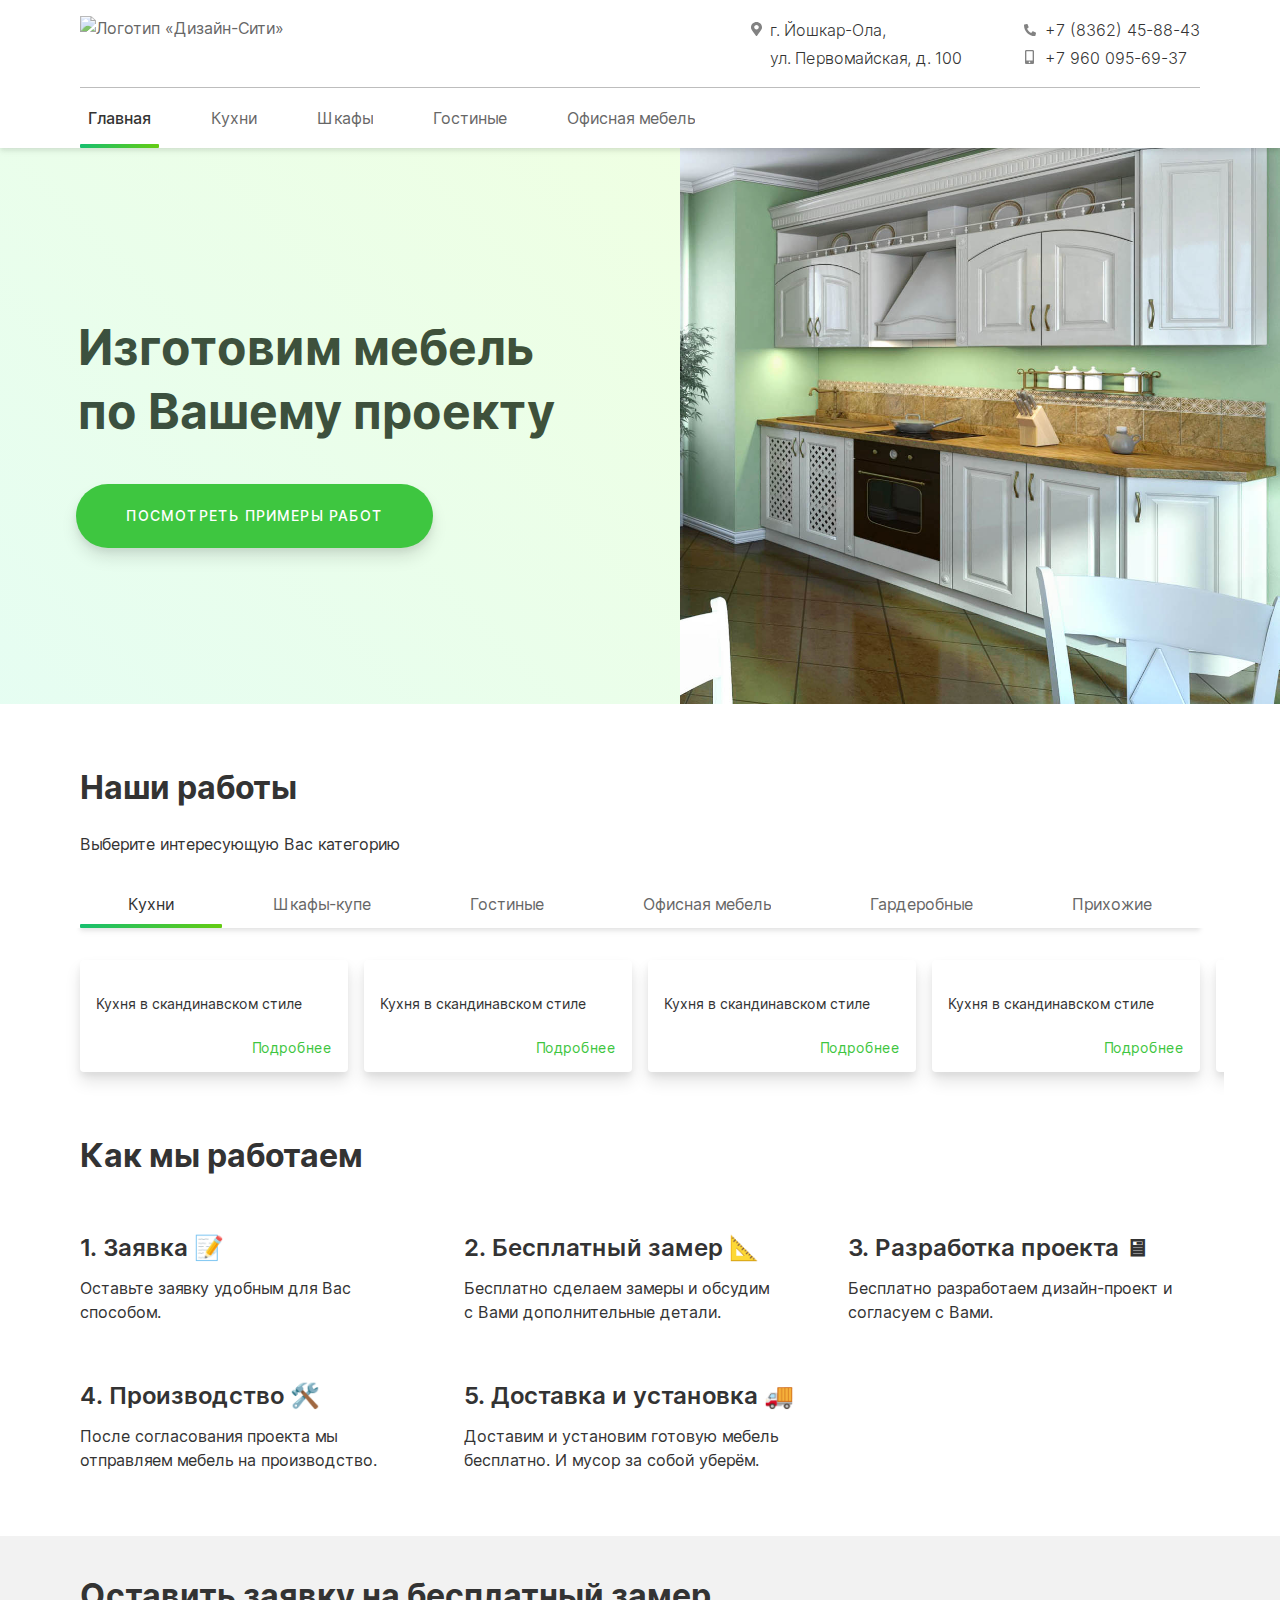
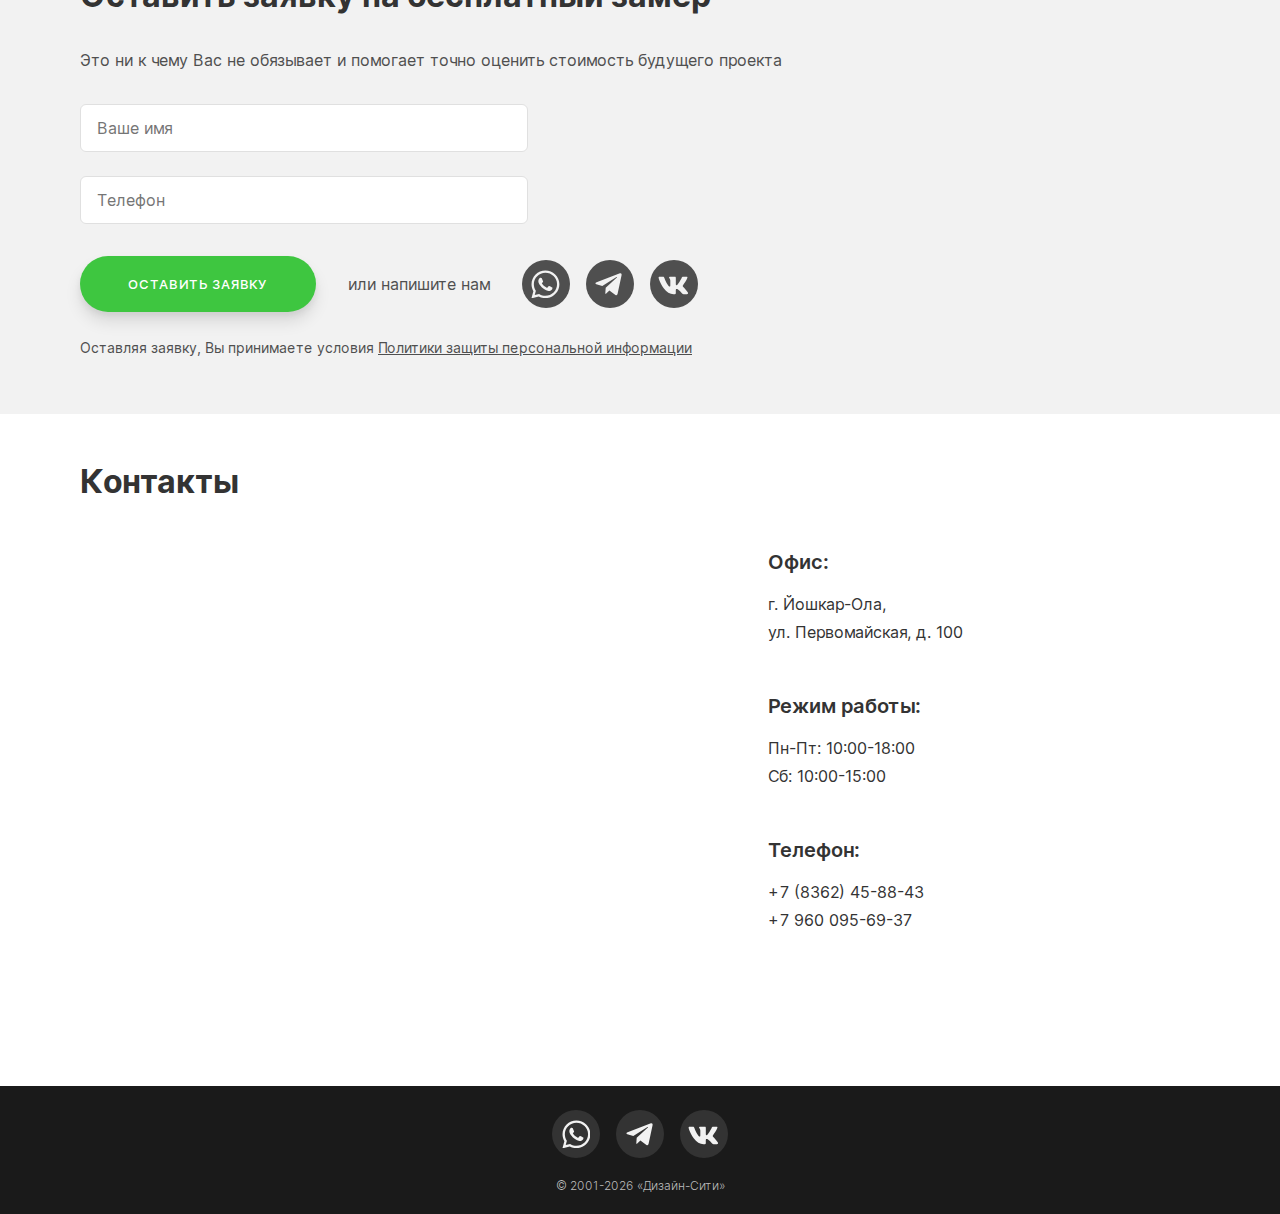
==== index.html @ 8eafb0ad "update" ====
<!DOCTYPE html>
<html lang="ru">
  <head>
    <meta charset="utf-8">
    <title>Мебель на заказ в Йошкар-Оле — Дизайн-Сити</title>
    <meta name="viewport" content="width=device,initial-scale=1">
    <meta name="format-detection" content="telephone=no">
    <link rel="stylesheet" href="css/normalize.css">
    <link rel="stylesheet" href="css/style.css">
  </head>
  <body>
    <header class="page-header">
      <div class="page-header__wrapper container">
        <div class="page-header__wrapper-wrapper">
          <a class="page-header__logo">
            <img class="page-header__logo-image" src="img/logo-mobile.svg" width="130px" height="20px;" alt="Логотип «Дизайн-Сити»">
          </a>
          <div class="page-header__info">
            <div class="page-header__address">
              <span class="page-header__address--pin"></span>г. Йошкар-Ола,<br>
              ул. Первомайская, д. 100
            </div>
            <div class="page-header__phone"><span class="page-header__phone--phone"></span>+7 (8362) 45-88-43<br>
              <span class="page-header__phone--mobile"></span>+7 960 095-69-37
            </div>
          </div>
        </div>
        <nav class="main-nav">
          <input id="check-menu" type="checkbox" class="visually-hidden">
          <div class="main-nav__hamb-button-line main-nav__hamb-button--first"></div>
          <div class="main-nav__hamb-button-line main-nav__hamb-button--second"></div>
          <div class="main-nav__hamb-button-line main-nav__hamb-button--third"></div>
          <label for="check-menu" class="main-nav__hamb-button-wrapper"></label>
          <label for="check-menu" class="main-nav__overlay-close"></label>
          <div class="main-nav__wrapper">
            <ul class="main-nav__list site-list">
              <li class="site-list__item site-list__item--active">
                <a>Главная</a>
              </li>
              <li class="site-list__item">
                <a href="#">Кухни</a>
              </li>
              <li class="site-list__item">
                <a href="#">Шкафы</a>
              </li>
              <li class="site-list__item">
                <a href="#">Гостиные</a>
              </li>
              <li class="site-list__item">
                <a href="#">Офисная мебель</a>
              </li>
            </ul>
          </div>
        </nav>
      </div>
    </header>

    <main class="page-main">
      <h1 class="visually-hidden">Мебель на заказ в Йошкар-Оле — Дизайн-Сити</h1>

      <section class="welcome">
        <div class="welcome__image">
        </div>
        <div class="welcome__col-1">
          <b class="welcome__intro">Изготовим мебель<br>по Вашему проекту</b>
          <a class="button welcome__button welcome__button--mobile" href="#portfolio">Посмотреть работы</a>
          <a class="button welcome__button welcome__button--desktop" href="#portfolio">Посмотреть примеры работ</a>
          <a class="welcome__arrow-button" href="#portfolio"></a>
        </div>
      </section>

      <section class="portfolio">
        <div class="container">
          <h2 id="portfolio" class="portfolio__title index-h2">Наши работы</h2>
          <p class="portfolio__text">Выберите интересующую Вас категорию</p>
        </div>
        <nav class="tab-nav">
          <ul class="tab-nav__list">
            <li class="tab-nav__item">
              <a class="tab-nav__tab tab-nav__tab--current">Кухни</a>
            <li class="tab-nav__item">
              <a class="tab-nav__tab">Шкафы-купе</a>
            <li class="tab-nav__item">
              <a class="tab-nav__tab">Гостиные</a>
            <li class="tab-nav__item">
              <a class="tab-nav__tab">Офисная мебель</a>
            <li class="tab-nav__item">
              <a class="tab-nav__tab">Гардеробные</a>
            <li class="tab-nav__item">
              <a class="tab-nav__tab">Прихожие</a>
          </ul>
        </nav>
        <div class="portfolio__gallery-wrapper">
          <ul class="portfolio__gallery gallery">
            <li class="gallery__item"><a class="gallery__card" href="#">
              <img src="img/photos/kitchen-1-small-1x.jpg" alt="">
              <h3>Кухня в скандинавском стиле</h3>
              <p class="gallery__button-wrapper">
                <button class="gallery__button" href="#">Подробнее</button>
              </p>
            </a>
            <li class="gallery__item"><a class="gallery__card" href="#">
              <img src="img/photos/kitchen-2-small-1x.jpg" alt="">
              <h3>Кухня в скандинавском стиле</h3>
              <p class="gallery__button-wrapper">
                <button class="gallery__button" href="#">Подробнее</button>
              </p>
            </a>
            <li class="gallery__item"><a class="gallery__card" href="#">
              <img src="img/photos/kitchen-3-small-1x.jpg" alt="">
              <h3>Кухня в скандинавском стиле</h3>
              <p class="gallery__button-wrapper">
                <button class="gallery__button" href="#">Подробнее</button>
              </p>
            </a>
            <li class="gallery__item"><a class="gallery__card" href="#">
              <img src="img/photos/kitchen-3-small-1x.jpg" alt="">
              <h3>Кухня в скандинавском стиле</h3>
              <p class="gallery__button-wrapper">
                <button class="gallery__button" href="#">Подробнее</button>
              </p>
            </a>
            <li class="gallery__item"><a class="gallery__card" href="#">
              <img src="img/photos/kitchen-3-small-1x.jpg" alt="">
              <h3>Кухня в скандинавском стиле</h3>
              <p class="gallery__button-wrapper">
                <button class="gallery__button" href="#">Подробнее</button>
              </p>
            </a>
          </ul>
        </div>
        <!-- <p class="portfolio__toggles slider__toggles">
          <button class="slider__toggle" type="button" name="button">1</button>
          <button class="slider__toggle" type="button" name="button">2</button>
          <button class="slider__toggle" type="button" name="button">3</button>
        </p> -->
      </section>

      <!-- <section class="advantages">
        <h2 class="visually-hidden">Наши преимущества</h2>
        <ul class="advantages__list">
          <li class="advantages__item advantages__item--measure">
            <b class="advantages__text">Бесплатный <br> замер</b>
          </li>
          <li class="advantages__item advantages__item--delivery">
            <b class="advantages__text">Бесплатная <br> доставка</b>
          </li>
          <li class="advantages__item advantages__item--install">
            <b class="advantages__text">Бесплатный <br> монтаж</b>
          </li>
        </ul>
      </section> -->

      <section class="process container">
        <h2 class="process__title index-h2">Как мы работаем</h2>
        <ul class="process__list">
          <li class="process__item">
            <h3>1. Заявка 📝</h3>
            <p>Оставьте заявку удобным для Вас способом.</p>
          </li>
          <li class="process__item">
            <h3>2. Бесплатный замер 📐</h3>
            <p>Бесплатно сделаем замеры и обсудим c Вами дополнительные детали.</p>
          </li>
          <li class="process__item">
            <h3>3. Разработка проекта 🖥</h3>
            <p>Бесплатно разработаем дизайн-проект и согласуем с Вами.</p>
          </li>
          <li class="process__item">
            <h3>4. Производство 🛠️</h3>
            <p>После согласования проекта мы отправляем мебель на производство.</p>
          </li>
          <li class="process__item">
            <h3>5. Доставка и установка 🚚</h3>
            <p>Доставим и установим готовую мебель бесплатно. И мусор за собой уберём.</p>
          </li>
        </ul>
      </section>

      <section class="request">
        <div class="container">
          <h2 class="request__title index-h2">Оставить заявку на бесплатный замер</h2>
          <p class="request__text">Это ни к чему Вас не обязывает и помогает точно оценить стоимость будущего проекта</p>
          <form class="request__form" action="https://echo.htmlacademy.ru" method="post">
            <p class="request__form-input">
              <label for="request__name" class="visually-hidden">Ваше имя</label>
              <input id="request__name" type="text" name="name" value="" placeholder="Ваше имя">
            </p>
            <p class="request__form-input">
              <label for="request__phone" class="visually-hidden">Ваш телефон</label>
              <input id="requst__phone" type="tel" name="phone" value="" placeholder="Телефон">
            </p>
            <div class="request__wrapper">
              <button class="request__button button" type="button" name="submit">Оставить заявку</button>
              <p class="request__text-write">или напишите нам</p>
              <ul class="request__social-list">
                <li class="social-list__item">
                  <a href="#" class="social-list__item-link social-list__item--whatsapp">
                    <span class="visually-hidden">Whatsapp</span>
                    <svg width="24" height="24" viewBox="0 0 24 24" fill="none" xmlns="http://www.w3.org/2000/svg">
                      <path d="M20.1718 3.72412C17.9895 1.53662 15.0833 0.333496 11.9947 0.333496C5.61971 0.333496 0.43221 5.521 0.43221 11.896C0.43221 13.9325 0.96346 15.922 1.97388 17.6772L0.333252 23.6668L6.46346 22.0575C8.15096 22.9793 10.052 23.4637 11.9895 23.4637H11.9947C18.3645 23.4637 23.6666 18.2762 23.6666 11.9012C23.6666 8.81266 22.3541 5.91162 20.1718 3.72412ZM11.9947 21.5158C10.2655 21.5158 8.57283 21.0522 7.09888 20.1772L6.74992 19.9689L3.1145 20.922L4.08325 17.3752L3.85409 17.0106C2.89054 15.4793 2.38534 13.7137 2.38534 11.896C2.38534 6.59912 6.69784 2.28662 11.9999 2.28662C14.5676 2.28662 16.9791 3.28662 18.7916 5.10433C20.6041 6.92204 21.7187 9.3335 21.7135 11.9012C21.7135 17.2033 17.2916 21.5158 11.9947 21.5158ZM17.2655 14.3179C16.9791 14.172 15.5572 13.4741 15.2916 13.3804C15.026 13.2814 14.8333 13.2345 14.6405 13.5262C14.4478 13.8179 13.8958 14.4637 13.7239 14.6616C13.5572 14.8543 13.3853 14.8804 13.0989 14.7345C11.401 13.8856 10.2864 13.2189 9.16659 11.297C8.86971 10.7866 9.46346 10.8231 10.0155 9.71891C10.1093 9.52621 10.0624 9.35954 9.9895 9.21371C9.91658 9.06787 9.33846 7.646 9.09888 7.06787C8.8645 6.50537 8.62492 6.5835 8.44784 6.57308C8.28117 6.56266 8.08846 6.56266 7.89575 6.56266C7.70304 6.56266 7.39054 6.63558 7.12492 6.92204C6.85929 7.2137 6.1145 7.91162 6.1145 9.3335C6.1145 10.7554 7.15096 12.1304 7.29159 12.3231C7.43742 12.5158 9.32804 15.4325 12.2291 16.6877C14.0624 17.4793 14.7812 17.547 15.6978 17.4116C16.2551 17.3283 17.4062 16.7137 17.6458 16.0366C17.8853 15.3595 17.8853 14.7814 17.8124 14.6616C17.7447 14.5314 17.552 14.4585 17.2655 14.3179Z" fill="#F2F2F2"/>
                    </svg>
                </a>
                </li>
                <li class="social-list__item">
                  <a href="#" class="social-list__item-link social-list__item--telegram">
                    <span class="visually-hidden">Telegram</span>
                    <svg width="23" height="23" viewBox="0 0 23 23" fill="none" xmlns="http://www.w3.org/2000/svg">
                      <path d="M22.1447 4.31448L18.8439 19.8809C18.5949 20.9795 17.9455 21.253 17.0226 20.7354L11.9933 17.0293L9.56659 19.3633C9.29803 19.6319 9.07342 19.8565 8.55584 19.8565L8.91717 14.7344L18.2385 6.31155C18.6437 5.95022 18.1506 5.75003 17.6086 6.11136L6.08514 13.3672L1.1242 11.8145C0.0451011 11.4776 0.0255697 10.7354 1.34881 10.2178L20.7531 2.74222C21.6515 2.4053 22.4377 2.94241 22.1447 4.31448V4.31448Z" fill="#F2F2F2"/>
                    </svg>
                </a>
                </li>
                <li class="social-list__item">
                  <a href="https://vk.com/design.city" target="_blank" class="social-list__item-link social-list__item--vk">
                    <span class="visually-hidden">ВКонтакте</span>
                    <svg width="26" height="26" viewBox="0 0 26 26" fill="none" xmlns="http://www.w3.org/2000/svg">
                      <path d="M24.504 6.53068C24.6726 5.96102 24.504 5.54175 23.6928 5.54175H21.0085C20.325 5.54175 20.0105 5.90177 19.8419 6.30282C19.8419 6.30282 18.4747 9.6342 16.5424 11.7944C15.918 12.4187 15.6309 12.6192 15.2891 12.6192C15.1205 12.6192 14.8608 12.4187 14.8608 11.849V6.53068C14.8608 5.84709 14.6694 5.54175 14.1042 5.54175H9.8842C9.45581 5.54175 9.2006 5.86076 9.2006 6.15698C9.2006 6.80412 10.1667 6.95451 10.267 8.77743V12.7332C10.267 13.599 10.1121 13.7585 9.77026 13.7585C8.8588 13.7585 6.64396 10.4135 5.33146 6.58537C5.06714 5.84253 4.80737 5.54175 4.11922 5.54175H1.43498C0.669352 5.54175 0.514404 5.90177 0.514404 6.30282C0.514404 7.01375 1.42586 10.5457 4.75724 15.2123C6.97664 18.3979 10.1029 20.1251 12.9467 20.1251C14.6557 20.1251 14.8653 19.7423 14.8653 19.0815C14.8653 16.0372 14.7104 15.7501 15.5671 15.7501C15.9636 15.7501 16.6472 15.9506 18.2423 17.4864C20.0652 19.3093 20.366 20.1251 21.3868 20.1251H24.071C24.8367 20.1251 25.224 19.7423 25.0007 18.9858C24.4903 17.3953 21.0404 14.1231 20.8855 13.9044C20.489 13.394 20.6029 13.1661 20.8855 12.7104C20.8901 12.7058 24.1667 8.09383 24.504 6.53068Z" fill="#F2F2F2"/>
                    </svg>
                </a>
                </li>
              </ul>
            </div>
          </form>
          <p class="request__note">Оставляя заявку, Вы принимаете условия <a href="#">Политики защиты персональной информации</a></p>
        </div>
      </section>

      <section class="contacts">
        <h2 class="contacts__title index-h2">Контакты</h2>
        <div class="contacts__container">
          <div class="contacts__wrapper">
            <div class="contacts__office" style="width: 200px">
              <h3 class="contacts__subtitle">Офис:</h3>
              <p class="contacts__text">г. Йошкар-Ола,<br>ул. Первомайская, д. 100</p>
            </div>
            <div class="contacts__shedule" style="width: 168px">
              <h3 class="contacts__subtitle">Режим работы:</h3>
              <p class="contacts__text">Пн-Пт: 10:00-18:00<br>Сб: 10:00-15:00</p>
            </div>
            <div class="phone" style="width: 168px">
              <h3 class="contacts__subtitle">Телефон:</h3>
              <p class="contacts__text">+7 (8362) 45-88-43<br>+7 960 095-69-37</p>
            </div>
          </div>
          <iframe src="https://yandex.ru/map-widget/v1/-/CGGD4Aku" width="100%" height="240" frameborder="0" allowfullscreen="true"></iframe>
        </div>
      </section>
    </main>

    <footer class="page-footer">
      <ul class="request__social-list social-list">
        <li class="social-list__item">
          <a href="#" class="social-list__item-link social-list__item--whatsapp">
            <span class="visually-hidden">Whatsapp</span>
            <svg width="24" height="24" viewBox="0 0 24 24" fill="none" xmlns="http://www.w3.org/2000/svg">
              <path d="M20.1718 3.72412C17.9895 1.53662 15.0833 0.333496 11.9947 0.333496C5.61971 0.333496 0.43221 5.521 0.43221 11.896C0.43221 13.9325 0.96346 15.922 1.97388 17.6772L0.333252 23.6668L6.46346 22.0575C8.15096 22.9793 10.052 23.4637 11.9895 23.4637H11.9947C18.3645 23.4637 23.6666 18.2762 23.6666 11.9012C23.6666 8.81266 22.3541 5.91162 20.1718 3.72412ZM11.9947 21.5158C10.2655 21.5158 8.57283 21.0522 7.09888 20.1772L6.74992 19.9689L3.1145 20.922L4.08325 17.3752L3.85409 17.0106C2.89054 15.4793 2.38534 13.7137 2.38534 11.896C2.38534 6.59912 6.69784 2.28662 11.9999 2.28662C14.5676 2.28662 16.9791 3.28662 18.7916 5.10433C20.6041 6.92204 21.7187 9.3335 21.7135 11.9012C21.7135 17.2033 17.2916 21.5158 11.9947 21.5158ZM17.2655 14.3179C16.9791 14.172 15.5572 13.4741 15.2916 13.3804C15.026 13.2814 14.8333 13.2345 14.6405 13.5262C14.4478 13.8179 13.8958 14.4637 13.7239 14.6616C13.5572 14.8543 13.3853 14.8804 13.0989 14.7345C11.401 13.8856 10.2864 13.2189 9.16659 11.297C8.86971 10.7866 9.46346 10.8231 10.0155 9.71891C10.1093 9.52621 10.0624 9.35954 9.9895 9.21371C9.91658 9.06787 9.33846 7.646 9.09888 7.06787C8.8645 6.50537 8.62492 6.5835 8.44784 6.57308C8.28117 6.56266 8.08846 6.56266 7.89575 6.56266C7.70304 6.56266 7.39054 6.63558 7.12492 6.92204C6.85929 7.2137 6.1145 7.91162 6.1145 9.3335C6.1145 10.7554 7.15096 12.1304 7.29159 12.3231C7.43742 12.5158 9.32804 15.4325 12.2291 16.6877C14.0624 17.4793 14.7812 17.547 15.6978 17.4116C16.2551 17.3283 17.4062 16.7137 17.6458 16.0366C17.8853 15.3595 17.8853 14.7814 17.8124 14.6616C17.7447 14.5314 17.552 14.4585 17.2655 14.3179Z" fill="#F2F2F2"/>
            </svg>
        </a>
        </li>
        <li class="social-list__item">
          <a href="#" class="social-list__item-link social-list__item--telegram">
            <span class="visually-hidden">Telegram</span>
            <svg width="23" height="23" viewBox="0 0 23 23" fill="none" xmlns="http://www.w3.org/2000/svg">
              <path d="M22.1447 4.31448L18.8439 19.8809C18.5949 20.9795 17.9455 21.253 17.0226 20.7354L11.9933 17.0293L9.56659 19.3633C9.29803 19.6319 9.07342 19.8565 8.55584 19.8565L8.91717 14.7344L18.2385 6.31155C18.6437 5.95022 18.1506 5.75003 17.6086 6.11136L6.08514 13.3672L1.1242 11.8145C0.0451011 11.4776 0.0255697 10.7354 1.34881 10.2178L20.7531 2.74222C21.6515 2.4053 22.4377 2.94241 22.1447 4.31448V4.31448Z" fill="#F2F2F2"/>
            </svg>
        </a>
        </li>
        <li class="social-list__item">
          <a href="https://vk.com/design.city" target="_blank" class="social-list__item-link social-list__item--vk">
            <span class="visually-hidden">ВКонтакте</span>
            <svg width="26" height="26" viewBox="0 0 26 26" fill="none" xmlns="http://www.w3.org/2000/svg">
              <path d="M24.504 6.53068C24.6726 5.96102 24.504 5.54175 23.6928 5.54175H21.0085C20.325 5.54175 20.0105 5.90177 19.8419 6.30282C19.8419 6.30282 18.4747 9.6342 16.5424 11.7944C15.918 12.4187 15.6309 12.6192 15.2891 12.6192C15.1205 12.6192 14.8608 12.4187 14.8608 11.849V6.53068C14.8608 5.84709 14.6694 5.54175 14.1042 5.54175H9.8842C9.45581 5.54175 9.2006 5.86076 9.2006 6.15698C9.2006 6.80412 10.1667 6.95451 10.267 8.77743V12.7332C10.267 13.599 10.1121 13.7585 9.77026 13.7585C8.8588 13.7585 6.64396 10.4135 5.33146 6.58537C5.06714 5.84253 4.80737 5.54175 4.11922 5.54175H1.43498C0.669352 5.54175 0.514404 5.90177 0.514404 6.30282C0.514404 7.01375 1.42586 10.5457 4.75724 15.2123C6.97664 18.3979 10.1029 20.1251 12.9467 20.1251C14.6557 20.1251 14.8653 19.7423 14.8653 19.0815C14.8653 16.0372 14.7104 15.7501 15.5671 15.7501C15.9636 15.7501 16.6472 15.9506 18.2423 17.4864C20.0652 19.3093 20.366 20.1251 21.3868 20.1251H24.071C24.8367 20.1251 25.224 19.7423 25.0007 18.9858C24.4903 17.3953 21.0404 14.1231 20.8855 13.9044C20.489 13.394 20.6029 13.1661 20.8855 12.7104C20.8901 12.7058 24.1667 8.09383 24.504 6.53068Z" fill="#F2F2F2"/>
            </svg>
        </a>
        </li>
      </ul>
      <p class="page-footer__text">
        © <script>
          document.write("2001-"+ new Date().getFullYear()+ "");
        </script> «Дизайн-Сити»</p>
    </footer>
  </body>
</html>
---- css/style.css ----
@font-face {
  font-family: "Inter";
  src: url("../fonts/Inter-Black.woff2") format("woff2");
  font-style: normal;
  font-weight: 900;
}
@font-face {
  font-family: "Inter";
  src: url("../fonts/Inter-Bold.woff2") format("woff2");
  font-style: normal;
  font-weight: 700;
}
@font-face {
  font-family: "Inter";
  src: url("../fonts/Inter-Light-BETA.woff2") format("woff2");
  font-style: normal;
  font-weight: 300;
}
@font-face {
  font-family: "Inter";
  src: url("../fonts/Inter-Medium.woff2") format("woff2");
  font-style: normal;
  font-weight: 500;
}
@font-face {
  font-family: "Inter";
  src: url("../fonts/Inter-SemiBold.woff2") format("woff2");
  font-style: normal;
  font-weight: 600;
}
@font-face {
  font-family: "Inter";
  src: url("../fonts/Inter-Regular.woff2") format("woff2");
  font-style: normal;
  font-weight: 400;
}
html {
  scroll-behavior: smooth;
}

body {
  min-width: 320px;
  margin: 0;
  padding: 0;
  font-size: 16px;
  line-height: 24px;
  font-family: "Inter", "Roboto", sans-serif;
  color: #333333;
  font-style: normal;
  background-color: #ffffff;
}

img {
  max-width: 100%;
  height: auto;
  vertical-align: bottom;
}

.visually-hidden:not(:focus):not(:active),
input[type="checkbox"].visually-hidden,
input[type="radio"].visually-hidden {
  position: absolute;
  width: 1px;
  height: 1px;
  margin: -1px;
  border: 0;
  padding: 0;
  white-space: nowrap;
  clip-path: inset(100%);
  clip: rect(0 0 0 0);
  overflow: hidden;
}

.container {
  padding: 0 16px;
}

@media (min-width: 768px) {
  .container {
    padding: 0 24px;
  }
}
@media (min-width: 1168px) {
  .container {
    margin: 0 auto;
    max-width: 1120px;
  }
}
.index-h2 {
  padding: 0;
  margin: 0;
  font-size: 24px;
  line-height: 32px;
  font-weight: 700;
}

@media (min-width: 1168px) {
  .index-h2 {
    font-size: 32px;
    line-height: 40px;
  }
}
.button {
  display: inline-block;
  margin: 0 auto;
  font-size: 3.75vw;
  font-weight: 500;
  line-height: 1;
  letter-spacing: 0.085em;
  text-decoration: none;
  text-transform: uppercase;
  color: #ffffff;
  box-shadow: 0px 10px 16px rgba(0, 0, 0, 0.1), 0px 4px 6px rgba(0, 0, 0, 0.06);
  transition: background-color 0.1s ease, box-shadow 0.3s ease, transform 0.3s ease;
  cursor: pointer;
}
.button:active {
  box-shadow: 0px 1px 2px rgba(0, 0, 0, 0.05), 0px 1px 3px rgba(0, 0, 0, 0.1);
  transform: scale(0.97);
}

@media (min-width: 768px) {
  .button {
    font-size: 12px;
    line-height: 12px;
  }
}
@media (min-width: 1168px) {
  .button {
    font-size: 14px;
    line-height: 14px;
  }
}
.page-header {
  position: relative;
  z-index: 5;
  box-sizing: border-box;
  padding-top: 18px;
  height: 64px;
  box-shadow: 0px 2px 4px rgba(0, 0, 0, 0.06), 0px 4px 6px rgba(0, 0, 0, 0.06);
}

.page-header__logo-image {
  opacity: 0.75;
}

.page-header__wrapper {
  display: flex;
  justify-content: space-between;
}

@media (max-width: 767px) {
  .page-header__address,
  .page-header__phone {
    display: none;
  }
}
@media (min-width: 768px) {
  .page-header__wrapper {
    display: block;
  }

  .page-header {
    padding-top: 16px;
    height: auto;
  }

  .page-header__logo-image {
    width: 156px;
    height: 36px;
  }

  .page-header__wrapper-wrapper {
    display: flex;
    justify-content: space-between;
    border-bottom: 1px solid #BDBDBD;
  }

  .page-header__info {
    display: flex;
    justify-content: flex-end;
    margin-bottom: 15px;
    font-weight: 300;
    font-size: 14px;
    line-height: 24px;
  }

  .page-header__address {
    position: relative;
  }
  .page-header__address--pin {
    position: absolute;
    width: 14px;
    height: 14px;
    top: 5px;
    left: -19px;
    background-image: url(../img/icons/pin.svg);
    background-repeat: no-repeat;
    background-position: 0 0;
  }

  .page-header__phone {
    position: relative;
    margin-left: 51px;
  }
  .page-header__phone--phone {
    position: absolute;
    width: 12px;
    height: 12px;
    top: 5px;
    left: -21px;
    background-image: url(../img/icons/phone.svg);
    background-repeat: no-repeat;
    background-position: 0 0;
  }
  .page-header__phone--mobile {
    position: absolute;
    width: 13px;
    height: 14px;
    top: 28px;
    left: -20px;
    background-image: url(../img/icons/mobile.svg);
    background-repeat: no-repeat;
    background-position: 0 0;
  }
}
@media (min-width: 1168px) {
  .page-header__info {
    margin-bottom: 15px;
    font-size: 16px;
    line-height: 28px;
  }

  .page-header__logo-image {
    width: 208px;
    height: 48px;
    margin-top: 4px;
  }

  .page-header__address--pin {
    top: 6px;
    left: -19px;
  }

  .page-header__phone {
    margin-left: 83px;
  }
  .page-header__phone--phone {
    top: 8px;
  }
  .page-header__phone--mobile {
    top: 34px;
  }
}
@media (min-width: 1168px) {
  .page-header__logo-image {
    margin: 0;
  }
}
@keyframes line-first {
  50% {
    transform: translateY(7px);
  }
  100% {
    transform: translateY(7px) rotate(45deg);
  }
}
@keyframes line-third {
  50% {
    transform: translateY(-7px);
  }
  100% {
    transform: translateY(-7px) rotate(-45deg);
  }
}
@media (max-width: 767px) {
  .main-nav__wrapper {
    background-color: #ffffff;
    position: absolute;
    top: 64px;
    left: 0px;
    width: 100vw;
    max-height: 0;
    z-index: 2;
    box-shadow: 0px 8px 24px rgba(0, 0, 0, 0.35);
    border-radius: 0 0 4px 4px;
    overflow: hidden;
    transition: 0.2s all ease;
  }

  .main-nav__overlay-close {
    position: absolute;
    top: 0;
    left: 0;
    height: 100vh;
    width: 100vw;
    display: none;
  }

  #check-menu:checked ~ .main-nav__wrapper {
    max-height: 92.5vw;
  }

  #check-menu:checked ~ .main-nav__overlay-close {
    display: block;
  }

  .main-nav__hamb-button-wrapper {
    display: block;
    position: relative;
    width: 24px;
    height: 16px;
    padding: 16px;
    margin: -16px;
    margin-top: -8px;
    cursor: pointer;
  }

  .main-nav__hamb-button-line {
    position: absolute;
    width: 24px;
    height: 2px;
    background-color: #333333;
    transition: 0.4s all ease;
  }

  .main-nav__hamb-button--first {
    top: 24px;
  }

  .main-nav__hamb-button--second {
    top: 31px;
    transition-delay: 0.2s all;
  }

  .main-nav__hamb-button--third {
    top: 38px;
  }

  #check-menu:checked ~ .main-nav__hamb-button--first {
    animation: line-first 0.4s ease;
    animation-fill-mode: forwards;
  }

  #check-menu:checked ~ .main-nav__hamb-button--third {
    animation: line-third 0.4s ease;
    animation-fill-mode: forwards;
  }

  #check-menu:checked ~ .main-nav__hamb-button--second {
    opacity: 0;
  }
}
@media (max-width: 767px) {
  .site-list {
    margin: 0;
    margin-top: 2.5vw;
    margin-bottom: 2.5vw;
    padding: 0;
    list-style: none;
  }

  .site-list__item a {
    display: flex;
    height: 17.5vw;
    width: 100vw;
    justify-content: center;
    align-items: center;
    color: inherit;
    text-decoration: none;
    font-size: 5vw;
    line-height: 7.5vw;
    color: inherit;
  }

  .site-list__item {
    position: relative;
  }
  .site-list__item::after {
    content: "";
    position: absolute;
    bottom: 0;
    height: 1px;
    left: 16px;
    right: 16px;
    background-color: #E0E0E0;
  }
  .site-list__item:last-child::after {
    opacity: 0;
  }
}
@media (min-width: 768px) {
  .site-list {
    padding: 0;
    margin: 0;
    list-style: none;
    display: flex;
    justify-content: space-between;
  }

  .site-list__item a {
    display: block;
    padding-left: 8px;
    padding-right: 8px;
    padding-top: 12px;
    padding-bottom: 12px;
    text-decoration: none;
    font-size: 16px;
    line-height: 32px;
    color: inherit;
    opacity: 0.75;
    transition: all 0.1s ease;
  }
  .site-list__item a:hover {
    opacity: 1;
  }

  .site-list__item--active a {
    font-weight: 500;
    opacity: 1;
  }

  .site-list__item--active {
    position: relative;
  }
  .site-list__item--active::before {
    content: "";
    position: absolute;
    bottom: 0px;
    left: 0px;
    right: 0px;
    height: 4px;
    border-radius: 1px;
    background: linear-gradient(90deg, #17BF6F 0%, #64CC12 100%);
  }
}
@media (min-width: 1024px) {
  .site-list {
    justify-content: flex-start;
  }

  .site-list__item {
    margin-right: 44px;
  }
}
@media (min-width: 1168px) {
  .site-list__item a {
    padding-top: 14px;
    padding-bottom: 14px;
  }
}
.welcome__col-1 {
  position: relative;
  margin-top: -5vw;
  padding-top: 7.5vw;
  box-sizing: border-box;
  width: 100%;
  height: 90vw;
  background-color: #ffffff;
}
.welcome__col-1::before {
  content: "";
  position: absolute;
  top: 0;
  left: 0;
  width: inherit;
  height: inherit;
  background: linear-gradient(45deg, #55F2A7 0%, #94FF40 100%);
  opacity: 0.15;
}

.welcome__button {
  position: relative;
  margin: 0 auto 9vw;
  padding: 5.625vw 11.25vw;
  background: #3EC640;
  border-radius: 11.25vw;
}
.welcome__button:hover {
  background: #46E049;
}
.welcome__button--desktop {
  display: none;
}

@media (max-width: 767px) {
  .welcome {
    text-align: center;
    margin-bottom: 16px;
  }

  .welcome__image {
    height: 57.5vw;
    background-size: 100vw auto;
    background-image: url("../img/welcome-bg.jpg");
    background-repeat: no-repeat;
    background-position: 50% 50%;
  }

  .welcome__intro {
    position: relative;
    z-index: 1;
    margin-bottom: 10vw;
    display: block;
    text-align: center;
    font-size: 8.125vw;
    font-weight: 700;
    line-height: 11.25vw;
  }

  .welcome__arrow-button {
    display: block;
    position: relative;
    width: 10vw;
    height: 10vw;
    margin: 0 auto;
  }
  .welcome__arrow-button::before {
    content: "";
    position: absolute;
    width: 5vw;
    height: 5vw;
    top: 0;
    left: 0;
    right: 0;
    margin: 0 auto;
    border-bottom: 2px solid #333333;
    border-right: 2px solid #333333;
    transform: rotate(45deg);
  }
}
@media (min-width: 768px) {
  .welcome {
    margin-bottom: 24px;
    display: flex;
    justify-content: space-between;
    background-image: url("../img/welcome-bg.jpg");
    background-size: 100vw auto;
    background-repeat: no-repeat;
    background-position: 50% 50%;
  }

  .welcome__image {
    display: none;
  }

  .welcome__button {
    margin: 0;
    padding: 22px 42px;
    border-radius: 28px;
  }

  .welcome__col-1 {
    margin: 0;
    padding: 0;
    padding-top: 144px;
    padding-bottom: 144px;
    width: 53.125vw;
    height: auto;
    text-align: center;
  }
  .welcome__col-1::before {
    width: 100%;
    height: 100%;
  }

  .welcome__intro {
    display: block;
    margin-bottom: 40px;
    font-size: 36px;
    line-height: 48px;
  }
}
@media (min-width: 1168px) {
  .welcome {
    margin-bottom: 48px;
  }

  .welcome__col-1 {
    padding-top: 168px;
    padding-bottom: 156px;
  }

  .welcome__intro {
    font-size: 48px;
    line-height: 64px;
  }

  .welcome__button {
    padding: 25px 50px;
    border-radius: 32px;
  }
  .welcome__button--mobile {
    display: none;
  }
  .welcome__button--desktop {
    display: inline-block;
  }
}
@media (min-width: 1280px) {
  .welcome__col-1 {
    text-align: left;
  }

  .welcome__intro {
    float: right;
    margin-right: 125px;
  }

  .welcome__button {
    float: right;
    margin-right: 247px;
  }
}
@media (min-width: 320px) {
  .tab-nav {
    overflow: hidden;
    position: relative;
    padding-bottom: 16px;
  }
  .tab-nav::after {
    content: "";
    position: absolute;
    bottom: 16px;
    left: 0;
    right: 0;
    z-index: -10;
    height: 100%;
    box-shadow: 0px 2px 4px rgba(0, 0, 0, 0.06), 0px 4px 6px rgba(0, 0, 0, 0.06);
  }

  .tab-nav__list {
    position: relative;
    list-style: none;
    margin: 0;
    padding: 0;
    padding-bottom: 48px;
    margin-bottom: -48px;
    white-space: nowrap;
    overflow-x: scroll;
  }

  .tab-nav__tab {
    position: relative;
    display: block;
    margin-right: 32px;
    padding: 0 8px;
    white-space: nowrap;
    line-height: 48px;
    opacity: 0.75;
    cursor: pointer;
  }

  .tab-nav__tab--current {
    opacity: 1;
  }
  .tab-nav__tab--current::after {
    content: "";
    position: absolute;
    bottom: 0;
    left: 0;
    right: 0;
    height: 4px;
    background: linear-gradient(90deg, #17BF6F 0%, #64CC12 100%);
    border-radius: 1px;
  }

  .tab-nav__item {
    display: inline-block;
  }
  .tab-nav__item:nth-child(1) .tab-nav__tab {
    margin-left: 16px;
  }
  .tab-nav__item:last-child .tab-nav__tab {
    margin-right: 16px;
  }

  .gallery {
    margin: 0;
    padding: 0;
    list-style: none;
    overflow-y: hidden;
    overflow-x: scroll;
    white-space: nowrap;
  }

  .gallery__item {
    display: inline-block;
    padding-top: 8px;
    padding-bottom: 32px;
  }
  .gallery__item img {
    border-radius: 4px 4px 0px 0px;
    width: 100%;
  }
  .gallery__item:nth-child(1) .gallery__card {
    margin-left: 16px;
  }

  .gallery__card {
    display: block;
    margin-right: 16px;
    width: 224px;
    color: inherit;
    text-decoration: none;
    white-space: nowrap;
    border-radius: 4px;
    background: #FFFFFF;
    box-shadow: 0px 10px 16px rgba(0, 0, 0, 0.1), 0px 4px 6px rgba(0, 0, 0, 0.06);
    white-space: normal;
    transition: transform 0.3s ease;
  }
  .gallery__card h3 {
    margin: 8px 16px 24px;
    font-size: 14px;
    line-height: 24px;
    font-weight: 400;
  }
  .gallery__card a {
    margin: 0;
  }
  .gallery__card:hover {
    transform: translateY(-8px);
  }

  .gallery__button-wrapper {
    margin: 0;
    padding-right: 16px;
    padding-bottom: 16px;
    font-size: 14px;
    line-height: 16px;
    text-align: right;
  }

  .gallery__button {
    margin: 0;
    padding: 0;
    border: none;
    background: none;
    color: #3EC640;
  }
}
@media (max-width: 767px) {
  .portfolio {
    min-height: 448px;
    box-sizing: border-box;
  }

  .portfolio__title {
    padding-top: 16px;
    margin-bottom: 16px;
  }

  .portfolio__text {
    display: none;
  }

  .portfolio__toggles {
    display: none;
  }
}
@media (min-width: 768px) {
  .portfolio__title {
    padding-top: 16px;
    margin-bottom: 24px;
  }

  .portfolio__text {
    margin: 0;
    margin-bottom: 16px;
  }

  .tab-nav__list {
    display: flex;
    justify-content: space-between;
    overflow-x: visible;
  }

  .tab-nav__item {
    margin: 0;
    transition: all 0.1s ease;
  }
  .tab-nav__item:first-child .tab-nav__tab {
    margin-left: 24px;
  }
  .tab-nav__item:last-child .tab-nav__tab {
    margin-right: 24px;
  }

  .tab-nav__tab {
    margin: 0;
    transition: all 0.1s ease;
  }
  .tab-nav__tab:hover {
    opacity: 1;
    background: rgba(62, 198, 64, 0.1);
  }

  .tab-nav__tab--current:hover {
    cursor: default;
    background-color: inherit;
  }

  .gallery__item {
    cursor: pointer;
  }
  .gallery__item:first-child {
    margin-left: 24px;
  }
  .gallery__item:first-child .gallery__card {
    margin-left: 0;
  }
}
@media (min-width: 1168px) {
  .portfolio__text {
    margin-bottom: 24px;
  }

  .tab-nav {
    margin: 0 auto;
    max-width: 1168px;
  }
  .tab-nav::after {
    margin: 0 24px;
  }

  .tab-nav__tab {
    padding: 0 48px;
    font-size: 16px;
  }

  .tab-nav__item {
    background-color: #ffffff;
  }

  .portfolio__gallery-wrapper {
    overflow: hidden;
  }

  .portfolio__gallery {
    margin: 0 auto;
    margin-bottom: -48px;
    padding-bottom: 48px;
    max-width: 1168px;
  }

  .gallery__item {
    padding-top: 16px;
  }

  .gallery__card {
    width: 268px;
  }
}
@media (max-width: 767px) {
  .advantages {
    height: 147.5vw;
    margin-bottom: 56px;
  }

  .advantages__list {
    padding: 0;
    margin: 0;
    padding-top: 10vw;
    padding-bottom: 12.5vw;
    list-style: none;
    display: flex;
    box-sizing: border-box;
    height: inherit;
    flex-direction: column;
    justify-content: space-between;
  }

  .advantages__item {
    position: relative;
    margin-left: 52.5vw;
    font-size: 5.625vw;
    line-height: 7.5vw;
  }
  .advantages__item::after {
    content: "";
    position: absolute;
    width: 42.5vw;
    height: 2.5vw;
    background: linear-gradient(90deg, #17BF6F 0%, #64CC12 100%);
    top: 17.5vw;
    left: 0vw;
  }

  .advantages__item--measure {
    position: relative;
  }
  .advantages__item--measure::before {
    content: "";
    position: absolute;
    width: 37.5vw;
    height: 37.5vw;
    top: -10vw;
    left: -47.5vw;
    background-image: url("../img/tape.svg");
  }

  .advantages__item--delivery {
    position: relative;
  }
  .advantages__item--delivery::before {
    content: "";
    position: absolute;
    width: 37.5vw;
    height: 37.5vw;
    top: -10vw;
    left: -47.5vw;
    background-image: url("../img/truck.svg");
  }

  .advantages__item--install {
    position: relative;
  }
  .advantages__item--install::before {
    content: "";
    position: absolute;
    width: 37.5vw;
    height: 37.5vw;
    top: -10vw;
    left: -47.5vw;
    background-image: url("../img/kitchen.svg");
  }
}
@media (min-width: 320px) {
  .process__title {
    margin-bottom: 32px;
  }

  .process__list {
    margin: 0;
    padding: 0;
    padding-bottom: 40px;
    list-style: none;
  }

  .process__item {
    position: relative;
  }

  .process__item h3 {
    margin: 0;
    padding: 0;
    margin-bottom: 12px;
    margin-top: 24px;
    font-size: 20px;
    line-height: 32px;
    font-weight: 600;
  }

  .process__item p {
    margin: 0;
  }
}
@media (min-width: 768px) {
  .process__list {
    padding: 0;
    margin: 0;
    margin-bottom: 40px;
    display: flex;
    flex-wrap: wrap;
  }

  .process__title {
    margin: 0;
    margin-top: 8px;
  }

  .process__item {
    width: 320px;
    font-size: 20px;
    line-height: 32px;
    font-weight: 600;
  }
  .process__item:last-child {
    width: 328px;
  }
  .process__item:nth-child(odd) {
    margin-right: 80px;
  }

  .process__item h3 {
    margin: 0;
    margin-top: 40px;
    padding-bottom: 12px;
    font-size: 20px;
    line-height: 32px;
    font-weight: 600;
  }

  .process__item p {
    margin: 0;
    font-size: 16px;
    line-height: 24px;
    font-weight: 400;
  }
}
@media (min-width: 1168px) {
  .process__title {
    margin-top: 32px;
  }

  .process__list {
    margin-bottom: 64px;
  }

  .process__item h3 {
    margin-top: 56px;
    font-size: 24px;
  }

  .process__item {
    padding-right: 16px;
    width: 352px;
    box-sizing: border-box;
  }
  .process__item:nth-child(odd) {
    margin-right: 0;
  }
  .process__item:last-child {
    width: 352px;
  }
  .process__item:nth-child(1), .process__item:nth-child(2), .process__item:nth-child(4) {
    margin-right: 32px;
  }
}
.request {
  background-color: #f2f2f2;
}

@media (min-width: 320px) {
  .request {
    padding-top: 24px;
    padding-bottom: 32px;
  }

  .request__title {
    margin-bottom: 16px;
  }

  .request__text {
    margin: 0;
    margin-bottom: 24px;
    color: #4f4f4f;
  }

  .request__form-input {
    margin: 0;
    margin-bottom: 16px;
  }

  .request__form input {
    padding: 12px 16px;
    font-size: 16px;
    line-height: 24px;
    height: 48px;
    width: 100%;
    background: #FFFFFF;
    border: 1px solid #E0E0E0;
    box-sizing: border-box;
    border-radius: 6px;
  }

  .request__button {
    display: block;
    margin: 32px auto 24px;
    padding: 18px 34px;
    font-size: 12px;
    color: #ffffff;
    background: #3EC640;
    border: none;
    border-radius: 24px;
  }
  .request__button:hover {
    background: #46E049;
  }

  .request__text-write {
    margin: 0;
    margin-bottom: 24px;
    text-align: center;
    font-size: 14px;
    line-height: 24px;
    color: #4f4f4f;
  }

  .request__social-list {
    display: flex;
    justify-content: space-between;
    width: 176px;
    list-style: none;
    padding: 0;
    margin: 0 auto;
  }

  .request__note {
    color: #4f4f4f;
  }
  .request__note a {
    color: #4f4f4f;
  }
}
@media (min-width: 768px) {
  .request {
    padding-top: 32px;
    padding-bottom: 40px;
    margin-bottom: 40px;
  }

  .request__title {
    margin-bottom: 24px;
  }

  .request__text {
    margin-bottom: 32px;
  }

  .request__form-input {
    margin-bottom: 24px;
  }

  .request__form input {
    width: 448px;
  }

  .request__button {
    margin: 0;
    padding: 22px 54px;
    display: inline-block;
    border-radius: 28px;
  }

  .request__text-write {
    text-align: left;
    margin: auto 32px;
    font-size: 16px;
  }

  .request__social-list {
    margin: auto 0;
  }

  .request__wrapper {
    display: flex;
    margin-top: 32px;
    margin-bottom: 28px;
    vertical-align: middle;
  }

  .request__note {
    margin: 0;
    font-size: 14px;
    line-height: 20px;
  }
}
@media (min-width: 1168px) {
  .request {
    padding-top: 40px;
    padding-bottom: 56px;
    margin-bottom: 48px;
  }

  .request__title {
    margin-bottom: 32px;
  }

  .request__button {
    padding: 21px 48px;
    font-size: 13px;
  }

  .request__wrapper {
    margin-bottom: 26px;
  }
}
@media (max-width: 767px) {
  .contacts {
    padding-top: 32px;
  }

  .contacts__title {
    margin-bottom: 24px;
  }

  .contacts__subtitle {
    margin: 0;
    margin-bottom: 16px;
    font-size: 18px;
    line-height: 24px;
    font-weight: 600;
  }

  .contacts__text {
    margin: 0;
    margin-bottom: 24px;
  }

  .contacts iframe {
    margin-top: 8px;
  }
}
@media (min-width: 768px) {
  .contacts__title {
    margin-bottom: 32px;
  }

  .contacts__wrapper {
    display: flex;
    margin-bottom: 32px;
  }

  .contacts__subtitle {
    margin: 0;
    margin-bottom: 16px;
  }

  .contacts__text {
    margin: 0;
    line-height: 28px;
  }

  .contacts__office {
    margin-right: 9.896vw;
  }

  .contacts__shedule {
    margin-right: 14.0625vw;
  }

  .contacts iframe {
    height: 416px;
  }
}
@media (min-width: 1168px) {
  .contacts {
    margin: 0 auto;
    max-width: 1120px;
  }

  .contacts__title {
    margin-bottom: 48px;
  }

  .contacts__subtitle {
    font-size: 20px;
    font-weight: 600;
  }

  .contacts__text {
    margin-bottom: 48px;
  }

  .contacts__container {
    display: flex;
  }
  .contacts__container iframe {
    width: 640px;
    height: 480px;
    order: 1;
    margin-right: 48px;
  }

  .contacts__wrapper {
    flex-direction: column;
    order: 2;
  }

  .contacts__office {
    margin-right: 0;
  }

  .contacts__shedule {
    margin-right: 0;
  }
}
.page-footer {
  margin-top: -6px;
  padding-top: 24px;
  padding-bottom: 16px;
  background-color: #1a1a1a;
}

.page-footer__text {
  margin: 0;
  font-size: 12px;
  font-weight: 300;
  color: #bdbdbd;
  text-align: center;
}

.page-footer .social-list {
  margin-bottom: 16px;
}

.page-footer .social-list__item-link {
  background-color: #333333;
}

@media (min-width: 768px) {
  .page-footer .social-list {
    margin: 0 auto 16px;
  }
}
@media (min-width: 1168px) {
  .page-footer {
    margin-top: 56px;
  }
}
.social-list__item {
  width: 48px;
  height: 48px;
}

.social-list__item-link {
  display: inline-block;
  height: 48px;
  width: 48px;
  background-color: #4f4f4f;
  border-radius: 50%;
  transition: background-color 0.1s ease;
}

.social-list__item--whatsapp svg {
  margin: 20%;
  width: 60%;
  height: 60%;
  fill: #e2e2e2;
}

.social-list__item--telegram svg {
  margin: 20% 22.5% 22.5% 20%;
  width: 57.5%;
  height: 57.5%;
  fill: #e2e2e2;
}

.social-list__item--vk svg {
  margin: 20% 17.5% 15%;
  width: 65%;
  height: 65%;
  fill: #e2e2e2;
}

.social-list__item--whatsapp:hover, .social-list__item--whatsapp:active {
  background-color: #25D366;
}
.social-list__item--whatsapp:hover, .social-list__item--whatsapp:active ~ .social-list__item--whatsapp svg {
  fill: #ffffff;
}

.social-list__item--telegram:hover, .social-list__item--telegram:active {
  background-color: #0088cc;
}
.social-list__item--telegram:hover, .social-list__item--telegram:active ~ .social-list__item--telegram svg {
  fill: #ffffff;
}

.social-list__item--vk:hover, .social-list__item--vk:active {
  background-color: #45668e;
}
.social-list__item--vk:hover, .social-list__item--vk:active ~ .social-list__item--vk svg {
  fill: #ffffff;
}

/*# sourceMappingURL=style.css.map */
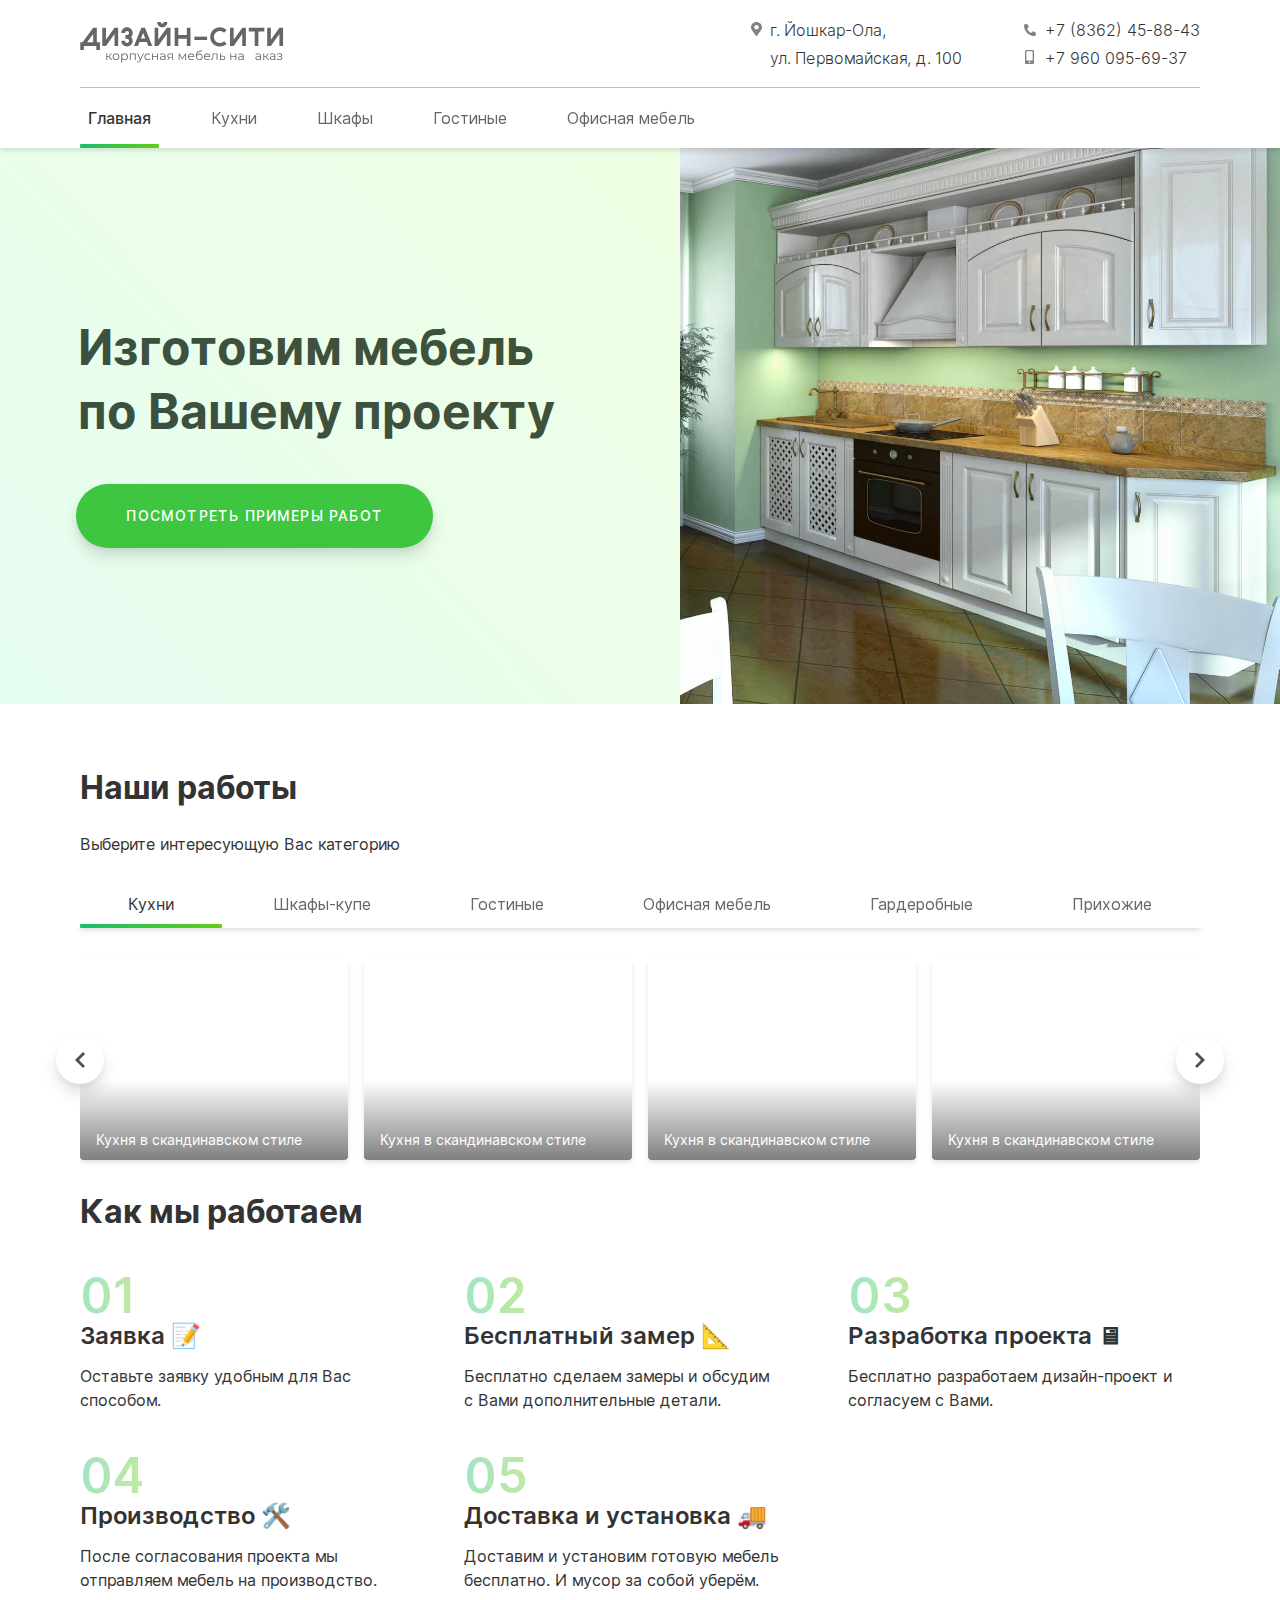
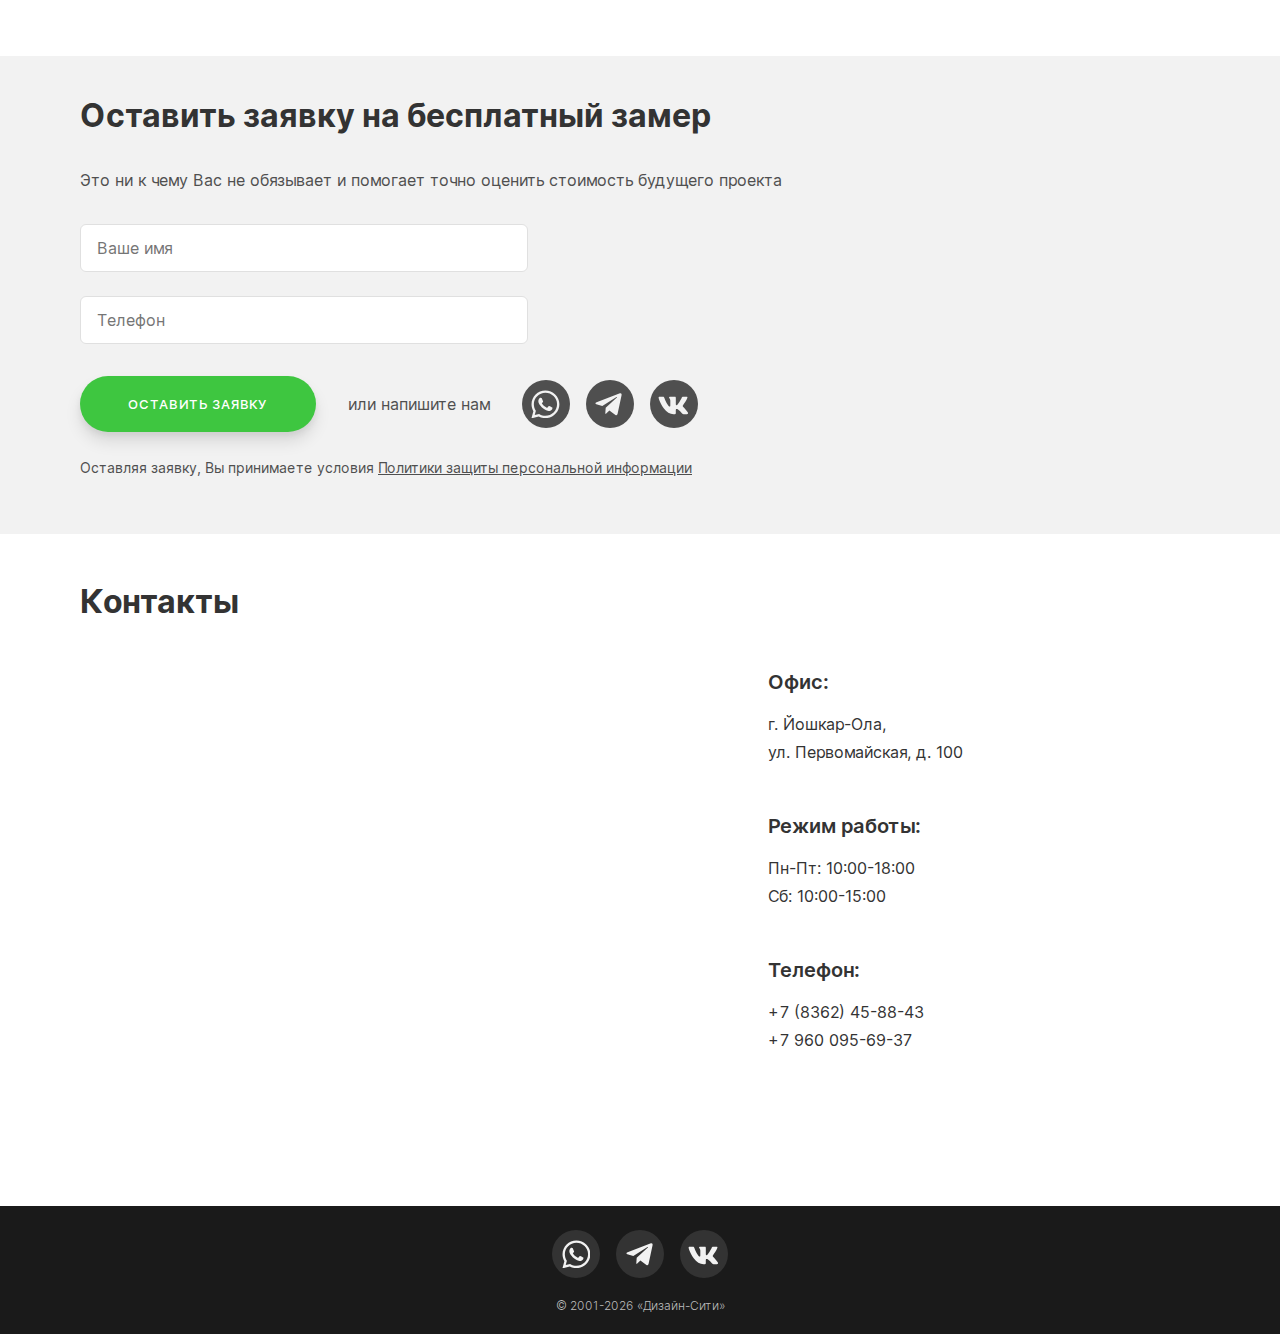
==== commit 4ca88b08: "slider" ====
--- a/index.html
+++ b/index.html
@@ -13,7 +13,10 @@
       <div class="page-header__wrapper container">
         <div class="page-header__wrapper-wrapper">
           <a class="page-header__logo">
-            <img class="page-header__logo-image" src="img/logo-mobile.svg" width="130px" height="20px;" alt="Логотип «Дизайн-Сити»">
+            <picture>
+              <source media="(min-width: 768px)" srcset="img/logo-header.svg">
+              <img class="page-header__logo-image" src="img/logo-mobile.svg" width="130px" height="20px;" alt="Логотип «Дизайн-Сити»">
+            </picture>
           </a>
           <div class="page-header__info">
             <div class="page-header__address">
@@ -70,70 +73,296 @@
       </section>
 
       <section class="portfolio">
+
         <div class="container">
           <h2 id="portfolio" class="portfolio__title index-h2">Наши работы</h2>
           <p class="portfolio__text">Выберите интересующую Вас категорию</p>
         </div>
+
         <nav class="tab-nav">
           <ul class="tab-nav__list">
             <li class="tab-nav__item">
-              <a class="tab-nav__tab tab-nav__tab--current">Кухни</a>
+              <a class="tab-nav__tab tab-nav__tab--kitchens tab-nav__tab--current">Кухни</a>
             <li class="tab-nav__item">
-              <a class="tab-nav__tab">Шкафы-купе</a>
+              <a class="tab-nav__tab tab-nav__tab--cupboards">Шкафы-купе</a>
+            <li class="tab-nav__item ">
+              <a class="tab-nav__tab tab-nav__tab--living">Гостиные</a>
             <li class="tab-nav__item">
-              <a class="tab-nav__tab">Гостиные</a>
+              <a class="tab-nav__tab tab-nav__tab--office">Офисная мебель</a>
             <li class="tab-nav__item">
-              <a class="tab-nav__tab">Офисная мебель</a>
+              <a class="tab-nav__tab tab-nav__tab--wardrobe">Гардеробные</a>
             <li class="tab-nav__item">
-              <a class="tab-nav__tab">Гардеробные</a>
-            <li class="tab-nav__item">
-              <a class="tab-nav__tab">Прихожие</a>
+              <a class="tab-nav__tab tab-nav__tab--lobby">Прихожие</a>
           </ul>
         </nav>
-        <div class="portfolio__gallery-wrapper">
-          <ul class="portfolio__gallery gallery">
-            <li class="gallery__item"><a class="gallery__card" href="#">
-              <img src="img/photos/kitchen-1-small-1x.jpg" alt="">
-              <h3>Кухня в скандинавском стиле</h3>
-              <p class="gallery__button-wrapper">
-                <button class="gallery__button" href="#">Подробнее</button>
-              </p>
-            </a>
-            <li class="gallery__item"><a class="gallery__card" href="#">
-              <img src="img/photos/kitchen-2-small-1x.jpg" alt="">
-              <h3>Кухня в скандинавском стиле</h3>
-              <p class="gallery__button-wrapper">
-                <button class="gallery__button" href="#">Подробнее</button>
-              </p>
-            </a>
-            <li class="gallery__item"><a class="gallery__card" href="#">
-              <img src="img/photos/kitchen-3-small-1x.jpg" alt="">
-              <h3>Кухня в скандинавском стиле</h3>
-              <p class="gallery__button-wrapper">
-                <button class="gallery__button" href="#">Подробнее</button>
-              </p>
-            </a>
-            <li class="gallery__item"><a class="gallery__card" href="#">
-              <img src="img/photos/kitchen-3-small-1x.jpg" alt="">
-              <h3>Кухня в скандинавском стиле</h3>
-              <p class="gallery__button-wrapper">
-                <button class="gallery__button" href="#">Подробнее</button>
-              </p>
-            </a>
-            <li class="gallery__item"><a class="gallery__card" href="#">
-              <img src="img/photos/kitchen-3-small-1x.jpg" alt="">
-              <h3>Кухня в скандинавском стиле</h3>
-              <p class="gallery__button-wrapper">
-                <button class="gallery__button" href="#">Подробнее</button>
-              </p>
-            </a>
-          </ul>
-        </div>
-        <!-- <p class="portfolio__toggles slider__toggles">
-          <button class="slider__toggle" type="button" name="button">1</button>
-          <button class="slider__toggle" type="button" name="button">2</button>
-          <button class="slider__toggle" type="button" name="button">3</button>
-        </p> -->
+
+        <div class="portfolio__scroll-hider">
+          <div class="arrows-wrapper arrows-wrapper--right">
+            <div class="arrow arrow--right"></div>
+          </div>
+          <div class="arrows-wrapper arrows-wrapper--left">
+            <div class="arrow arrow--left"></div>
+          </div>
+          <div class="portfolio__gallery-wrapper">
+
+            <div class="portfolio__gallery gallery gallery--kitchens">
+
+              <div class="gallery__item">
+                <a class="gallery__card" href="#">
+                  <h3>Кухня в скандинавском стиле</h3>
+                  <!-- <p class="gallery__button-wrapper">
+                  <button class="gallery__button" href="#">Подробнее</button>
+                  </p> -->
+                  <span class="gallery__card-overlay"></span>
+                  <span class="gallery__card-about">Подробнее</span>
+                </a>
+              </div>
+
+              <div class="gallery__item">
+                <a class="gallery__card" href="#">
+                  <h3>Кухня в скандинавском стиле</h3>
+                  <!-- <p class="gallery__button-wrapper">
+                  <button class="gallery__button" href="#">Подробнее</button>
+                  </p> -->
+                  <span class="gallery__card-overlay"></span>
+                  <span class="gallery__card-about">Подробнее</span>
+                </a>
+              </div>
+
+              <div class="gallery__item">
+                <a class="gallery__card" href="#">
+                  <h3>Кухня в скандинавском стиле</h3>
+                  <!-- <p class="gallery__button-wrapper">
+                  <button class="gallery__button" href="#">Подробнее</button>
+                  </p> -->
+                  <span class="gallery__card-overlay"></span>
+                  <span class="gallery__card-about">Подробнее</span>
+                </a>
+              </div>
+
+              <div class="gallery__item">
+                <a class="gallery__card" href="#">
+                  <h3>Кухня в скандинавском стиле</h3>
+                  <!-- <p class="gallery__button-wrapper">
+                  <button class="gallery__button" href="#">Подробнее</button>
+                  </p> -->
+                  <span class="gallery__card-overlay"></span>
+                  <span class="gallery__card-about">Подробнее</span>
+                </a>
+              </div>
+
+              <div class="gallery__item">
+                <a class="gallery__card" href="#">
+                  <h3>Кухня в скандинавском стиле</h3>
+                  <!-- <p class="gallery__button-wrapper">
+                  <button class="gallery__button" href="#">Подробнее</button>
+                  </p> -->
+                  <span class="gallery__card-overlay"></span>
+                  <span class="gallery__card-about">Подробнее</span>
+                </a>
+              </div>
+
+              <div class="gallery__item">
+                <a class="gallery__card" href="#">
+                  <h3>Кухня в скандинавском стиле</h3>
+                  <!-- <p class="gallery__button-wrapper">
+                  <button class="gallery__button" href="#">Подробнее</button>
+                  </p> -->
+                  <span class="gallery__card-overlay"></span>
+                  <span class="gallery__card-about">Подробнее</span>
+                </a>
+              </div>
+
+              <div class="gallery__item">
+                <a class="gallery__card" href="#">
+                  <h3>Кухня в скандинавском стиле</h3>
+                  <!-- <p class="gallery__button-wrapper">
+                  <button class="gallery__button" href="#">Подробнее</button>
+                  </p> -->
+                  <span class="gallery__card-overlay"></span>
+                  <span class="gallery__card-about">Подробнее</span>
+                </a>
+              </div>
+
+              <div class="gallery__item">
+                <a class="gallery__card" href="#">
+                  <h3>Кухня в скандинавском стиле</h3>
+                  <!-- <p class="gallery__button-wrapper">
+                  <button class="gallery__button" href="#">Подробнее</button>
+                  </p> -->
+                  <span class="gallery__card-overlay"></span>
+                  <span class="gallery__card-about">Подробнее</span>
+                </a>
+              </div>
+
+            </div>
+
+            <div class="portfolio__gallery gallery--cupboards">
+
+              <div class="gallery__item">
+                <a class="gallery__card" href="#">
+                  <h3>Шкаф-1</h3>
+                  <!-- <p class="gallery__button-wrapper">
+                  <button class="gallery__button" href="#">Подробнее</button>
+                  </p> -->
+                  <span class="gallery__card-overlay"></span>
+                  <span class="gallery__card-about">Подробнее</span>
+                </a>
+              </div>
+
+              <div class="gallery__item">
+                <a class="gallery__card" href="#">
+                  <h3>Шкаф-2</h3>
+                  <!-- <p class="gallery__button-wrapper">
+                  <button class="gallery__button" href="#">Подробнее</button>
+                  </p> -->
+                  <span class="gallery__card-overlay"></span>
+                  <span class="gallery__card-about">Подробнее</span>
+                </a>
+              </div>
+
+              <div class="gallery__item">
+                <a class="gallery__card" href="#">
+                  <h3>Шкаф-3</h3>
+                  <!-- <p class="gallery__button-wrapper">
+                  <button class="gallery__button" href="#">Подробнее</button>
+                  </p> -->
+                  <span class="gallery__card-overlay"></span>
+                  <span class="gallery__card-about">Подробнее</span>
+                </a>
+              </div>
+
+              <div class="gallery__item">
+                <a class="gallery__card" href="#">
+                  <h3>Шкаф-4</h3>
+                  <!-- <p class="gallery__button-wrapper">
+                  <button class="gallery__button" href="#">Подробнее</button>
+                  </p> -->
+                  <span class="gallery__card-overlay"></span>
+                  <span class="gallery__card-about">Подробнее</span>
+                </a>
+              </div>
+
+              <div class="gallery__item">
+                <a class="gallery__card" href="#">
+                  <h3>Шкаф-5</h3>
+                  <!-- <p class="gallery__button-wrapper">
+                  <button class="gallery__button" href="#">Подробнее</button>
+                  </p> -->
+                  <span class="gallery__card-overlay"></span>
+                  <span class="gallery__card-about">Подробнее</span>
+                </a>
+              </div>
+
+              <div class="gallery__item">
+                <a class="gallery__card" href="#">
+                  <h3>Шкаф-6</h3>
+                  <!-- <p class="gallery__button-wrapper">
+                  <button class="gallery__button" href="#">Подробнее</button>
+                  </p> -->
+                  <span class="gallery__card-overlay"></span>
+                  <span class="gallery__card-about">Подробнее</span>
+                </a>
+              </div>
+
+            </div>
+
+            <div class="portfolio__gallery gallery--living">
+
+              <div class="gallery__item">
+                <a class="gallery__card" href="#">
+                  <h3>Гостиная-1</h3>
+                  <!-- <p class="gallery__button-wrapper">
+                  <button class="gallery__button" href="#">Подробнее</button>
+                  </p> -->
+                  <span class="gallery__card-overlay"></span>
+                  <span class="gallery__card-about">Подробнее</span>
+                </a>
+              </div>
+
+              <div class="gallery__item">
+                <a class="gallery__card" href="#">
+                  <h3>Гостиная-1</h3>
+                  <!-- <p class="gallery__button-wrapper">
+                  <button class="gallery__button" href="#">Подробнее</button>
+                  </p> -->
+                  <span class="gallery__card-overlay"></span>
+                  <span class="gallery__card-about">Подробнее</span>
+                </a>
+              </div>
+
+              <div class="gallery__item">
+                <a class="gallery__card" href="#">
+                  <h3>Гостиная-1</h3>
+                  <!-- <p class="gallery__button-wrapper">
+                  <button class="gallery__button" href="#">Подробнее</button>
+                  </p> -->
+                  <span class="gallery__card-overlay"></span>
+                  <span class="gallery__card-about">Подробнее</span>
+                </a>
+              </div>
+
+              <div class="gallery__item">
+                <a class="gallery__card" href="#">
+                  <h3>Гостиная-1</h3>
+                  <!-- <p class="gallery__button-wrapper">
+                  <button class="gallery__button" href="#">Подробнее</button>
+                  </p> -->
+                  <span class="gallery__card-overlay"></span>
+                  <span class="gallery__card-about">Подробнее</span>
+                </a>
+              </div>
+
+            </div>
+
+            <div class="portfolio__gallery gallery--office">
+
+              <div class="gallery__item">
+                <a class="gallery__card" href="#">
+                  <h3>Офис-1</h3>
+                  <!-- <p class="gallery__button-wrapper">
+                  <button class="gallery__button" href="#">Подробнее</button>
+                  </p> -->
+                  <span class="gallery__card-overlay"></span>
+                  <span class="gallery__card-about">Подробнее</span>
+                </a>
+              </div>
+
+            </div>
+
+            <div class="portfolio__gallery gallery--wardrobe">
+
+              <div class="gallery__item">
+                <a class="gallery__card" href="#">
+                  <h3>Гардероб-1</h3>
+                  <!-- <p class="gallery__button-wrapper">
+                  <button class="gallery__button" href="#">Подробнее</button>
+                  </p> -->
+                  <span class="gallery__card-overlay"></span>
+                  <span class="gallery__card-about">Подробнее</span>
+                </a>
+              </div>
+
+            </div>
+
+            <div class="portfolio__gallery gallery--lobby">
+
+              <div class="gallery__item">
+                <a class="gallery__card" href="#">
+                  <h3>Прихожая-1</h3>
+                  <!-- <p class="gallery__button-wrapper">
+                  <button class="gallery__button" href="#">Подробнее</button>
+                  </p> -->
+                  <span class="gallery__card-overlay"></span>
+                  <span class="gallery__card-about">Подробнее</span>
+                </a>
+              </div>
+
+            </div>
+
+          </div>
+        </div>
+
       </section>
 
       <!-- <section class="advantages">
@@ -155,23 +384,28 @@
         <h2 class="process__title index-h2">Как мы работаем</h2>
         <ul class="process__list">
           <li class="process__item">
-            <h3>1. Заявка 📝</h3>
+            <b class="process__item-number">01</b>
+            <h3>Заявка 📝</h3>
             <p>Оставьте заявку удобным для Вас способом.</p>
           </li>
           <li class="process__item">
-            <h3>2. Бесплатный замер 📐</h3>
+            <b class="process__item-number">02</b>
+            <h3>Бесплатный замер 📐</h3>
             <p>Бесплатно сделаем замеры и обсудим c Вами дополнительные детали.</p>
           </li>
           <li class="process__item">
-            <h3>3. Разработка проекта 🖥</h3>
+            <b class="process__item-number">03</b>
+            <h3>Разработка проекта 🖥</h3>
             <p>Бесплатно разработаем дизайн-проект и согласуем с Вами.</p>
           </li>
           <li class="process__item">
-            <h3>4. Производство 🛠️</h3>
+            <b class="process__item-number">04</b>
+            <h3>Производство 🛠️</h3>
             <p>После согласования проекта мы отправляем мебель на производство.</p>
           </li>
           <li class="process__item">
-            <h3>5. Доставка и установка 🚚</h3>
+            <b class="process__item-number">05</b>
+            <h3>Доставка и установка 🚚</h3>
             <p>Доставим и установим готовую мебель бесплатно. И мусор за собой уберём.</p>
           </li>
         </ul>
@@ -279,5 +513,8 @@
           document.write("2001-"+ new Date().getFullYear()+ "");
         </script> «Дизайн-Сити»</p>
     </footer>
+
+    <script type="text/javascript" src="js/script.js">
+    </script>
   </body>
 </html>
--- a/css/style.css
+++ b/css/style.css
@@ -676,18 +676,20 @@
   }
 
   .gallery {
+    display: flex;
     margin: 0;
     padding: 0;
     list-style: none;
-    overflow-y: hidden;
-    overflow-x: scroll;
-    white-space: nowrap;
+    transition: all 0.3s ease;
+  }
+  .gallery--cupboards, .gallery--living, .gallery--office, .gallery--wardrobe, .gallery--lobby {
+    display: none;
   }
 
   .gallery__item {
-    display: inline-block;
-    padding-top: 8px;
-    padding-bottom: 32px;
+    margin-top: 8px;
+    margin-bottom: 32px;
+    margin-right: 16px;
   }
   .gallery__item img {
     border-radius: 4px 4px 0px 0px;
@@ -699,28 +701,70 @@
 
   .gallery__card {
     display: block;
-    margin-right: 16px;
-    width: 224px;
-    color: inherit;
+    position: relative;
+    width: 268px;
+    height: 200px;
+    color: #ffffff;
     text-decoration: none;
     white-space: nowrap;
     border-radius: 4px;
-    background: #FFFFFF;
-    box-shadow: 0px 10px 16px rgba(0, 0, 0, 0.1), 0px 4px 6px rgba(0, 0, 0, 0.06);
+    background-image: url("../img/photos/kitchen-1-small-1x.jpg");
+    background-repeat: no-repeat;
+    background-size: cover;
+    box-shadow: 0px 2px 4px rgba(0, 0, 0, 0.06), 0px 4px 6px rgba(0, 0, 0, 0.06);
     white-space: normal;
-    transition: transform 0.3s ease;
-  }
-  .gallery__card h3 {
-    margin: 8px 16px 24px;
+    transition: all 0.3s ease;
+  }
+  .gallery__card h3, .gallery__card .gallery__card-about {
+    position: absolute;
+    bottom: 0;
+    margin: 0 16px 8px;
     font-size: 14px;
     line-height: 24px;
     font-weight: 400;
+    transition: all 0.3s ease;
   }
   .gallery__card a {
     margin: 0;
   }
+  .gallery__card::before {
+    content: "";
+    position: absolute;
+    width: 100%;
+    height: 80px;
+    left: 0;
+    bottom: 0;
+    background: linear-gradient(180deg, rgba(0, 0, 0, 0) 0%, rgba(0, 0, 0, 0.5) 100%);
+    border-radius: 0 0 4px 4px;
+  }
   .gallery__card:hover {
-    transform: translateY(-8px);
+    transform: translateY(-6px);
+    transition: all 0.3s ease;
+  }
+  .gallery__card:hover h3 {
+    opacity: 0;
+    transition: all 0.3s ease;
+  }
+  .gallery__card:hover .gallery__card-overlay {
+    opacity: 0.6;
+  }
+  .gallery__card:hover .gallery__card-about {
+    opacity: 1;
+    transition: all 0.3s ease;
+  }
+
+  .gallery__card-about {
+    opacity: 0;
+  }
+
+  .gallery__card-overlay {
+    position: absolute;
+    width: 100%;
+    height: 100%;
+    background: linear-gradient(90deg, #17BF6F 0%, #64CC12 100%);
+    opacity: 0;
+    border-radius: 4px;
+    transition: all 0.3s ease;
   }
 
   .gallery__button-wrapper {
@@ -739,6 +783,18 @@
     background: none;
     color: #3EC640;
   }
+
+  .portfolio__gallery-wrapper {
+    position: relative;
+    margin-bottom: -48px;
+    padding-bottom: 48px;
+    overflow-y: hidden;
+    overflow-x: scroll;
+  }
+
+  .portfolio__scroll-hider {
+    overflow: hidden;
+  }
 }
 @media (max-width: 767px) {
   .portfolio {
@@ -810,6 +866,10 @@
   .gallery__item:first-child .gallery__card {
     margin-left: 0;
   }
+  .gallery__item:last-child {
+    margin-right: 0px;
+    padding-right: 24px;
+  }
 }
 @media (min-width: 1168px) {
   .portfolio__text {
@@ -834,22 +894,61 @@
   }
 
   .portfolio__gallery-wrapper {
-    overflow: hidden;
-  }
-
-  .portfolio__gallery {
+    max-width: 1168px;
+    margin: 0 auto -48px;
+  }
+
+  .gallery__item {
+    margin-top: 16px;
+  }
+
+  .portfolio__scroll-hider {
+    position: relative;
     margin: 0 auto;
-    margin-bottom: -48px;
-    padding-bottom: 48px;
-    max-width: 1168px;
-  }
-
-  .gallery__item {
-    padding-top: 16px;
-  }
-
-  .gallery__card {
-    width: 268px;
+    max-width: 1280px;
+  }
+
+  .arrows-wrapper {
+    display: block;
+    position: absolute;
+    height: 100%;
+    width: 80px;
+    z-index: 5;
+    background-color: #ffffff;
+  }
+  .arrows-wrapper--right {
+    right: 0;
+  }
+  .arrows-wrapper--left {
+    left: 0;
+  }
+
+  .arrow {
+    position: absolute;
+    height: 48px;
+    width: 48px;
+    top: 92px;
+    z-index: 10;
+    background-color: #ffffff;
+    border-radius: 50%;
+    box-shadow: 0px 10px 16px rgba(0, 0, 0, 0.1), 0px 4px 6px rgba(0, 0, 0, 0.06);
+    cursor: pointer;
+  }
+  .arrow::before {
+    content: "";
+    position: absolute;
+    top: 16px;
+    left: 16px;
+    width: 16px;
+    height: 16px;
+    background-image: url("../img/icons/arrow.svg");
+  }
+  .arrow--right {
+    left: -24px;
+  }
+  .arrow--left {
+    right: -24px;
+    transform: scale(-1, 1);
   }
 }
 @media (max-width: 767px) {
@@ -926,6 +1025,20 @@
     background-image: url("../img/kitchen.svg");
   }
 }
+.process__item-number {
+  position: absolute;
+  top: 40px;
+  left: 0px;
+  font-weight: 600;
+  font-size: 48px;
+  line-height: 48px;
+  background: linear-gradient(90deg, #17BF6F 0%, #64CC12 100%);
+  opacity: 0.4;
+  -webkit-background-clip: text;
+  -webkit-text-fill-color: transparent;
+  color: #3EC640;
+}
+
 @media (min-width: 320px) {
   .process__title {
     margin-bottom: 32px;
@@ -967,7 +1080,6 @@
 
   .process__title {
     margin: 0;
-    margin-top: 8px;
   }
 
   .process__item {
@@ -1000,16 +1112,12 @@
   }
 }
 @media (min-width: 1168px) {
-  .process__title {
-    margin-top: 32px;
-  }
-
   .process__list {
     margin-bottom: 64px;
   }
 
   .process__item h3 {
-    margin-top: 56px;
+    margin-top: 88px;
     font-size: 24px;
   }
 
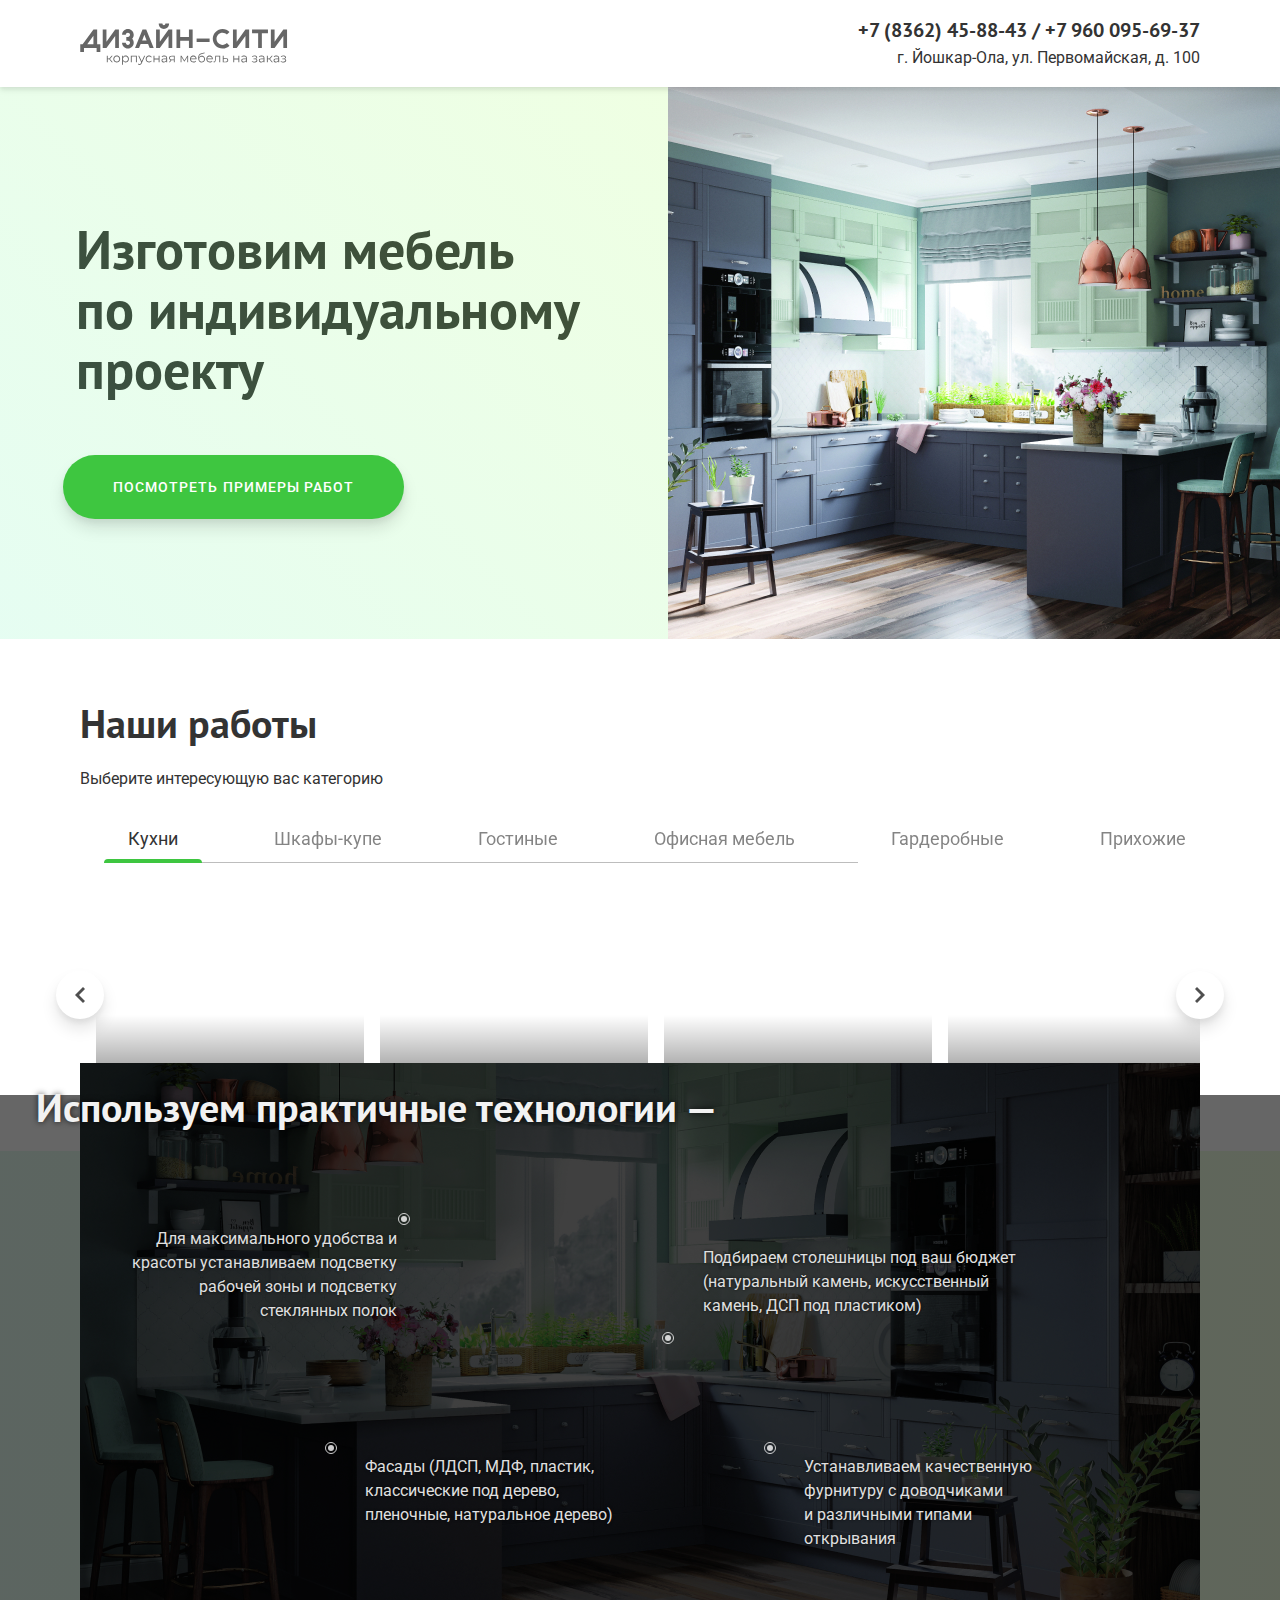
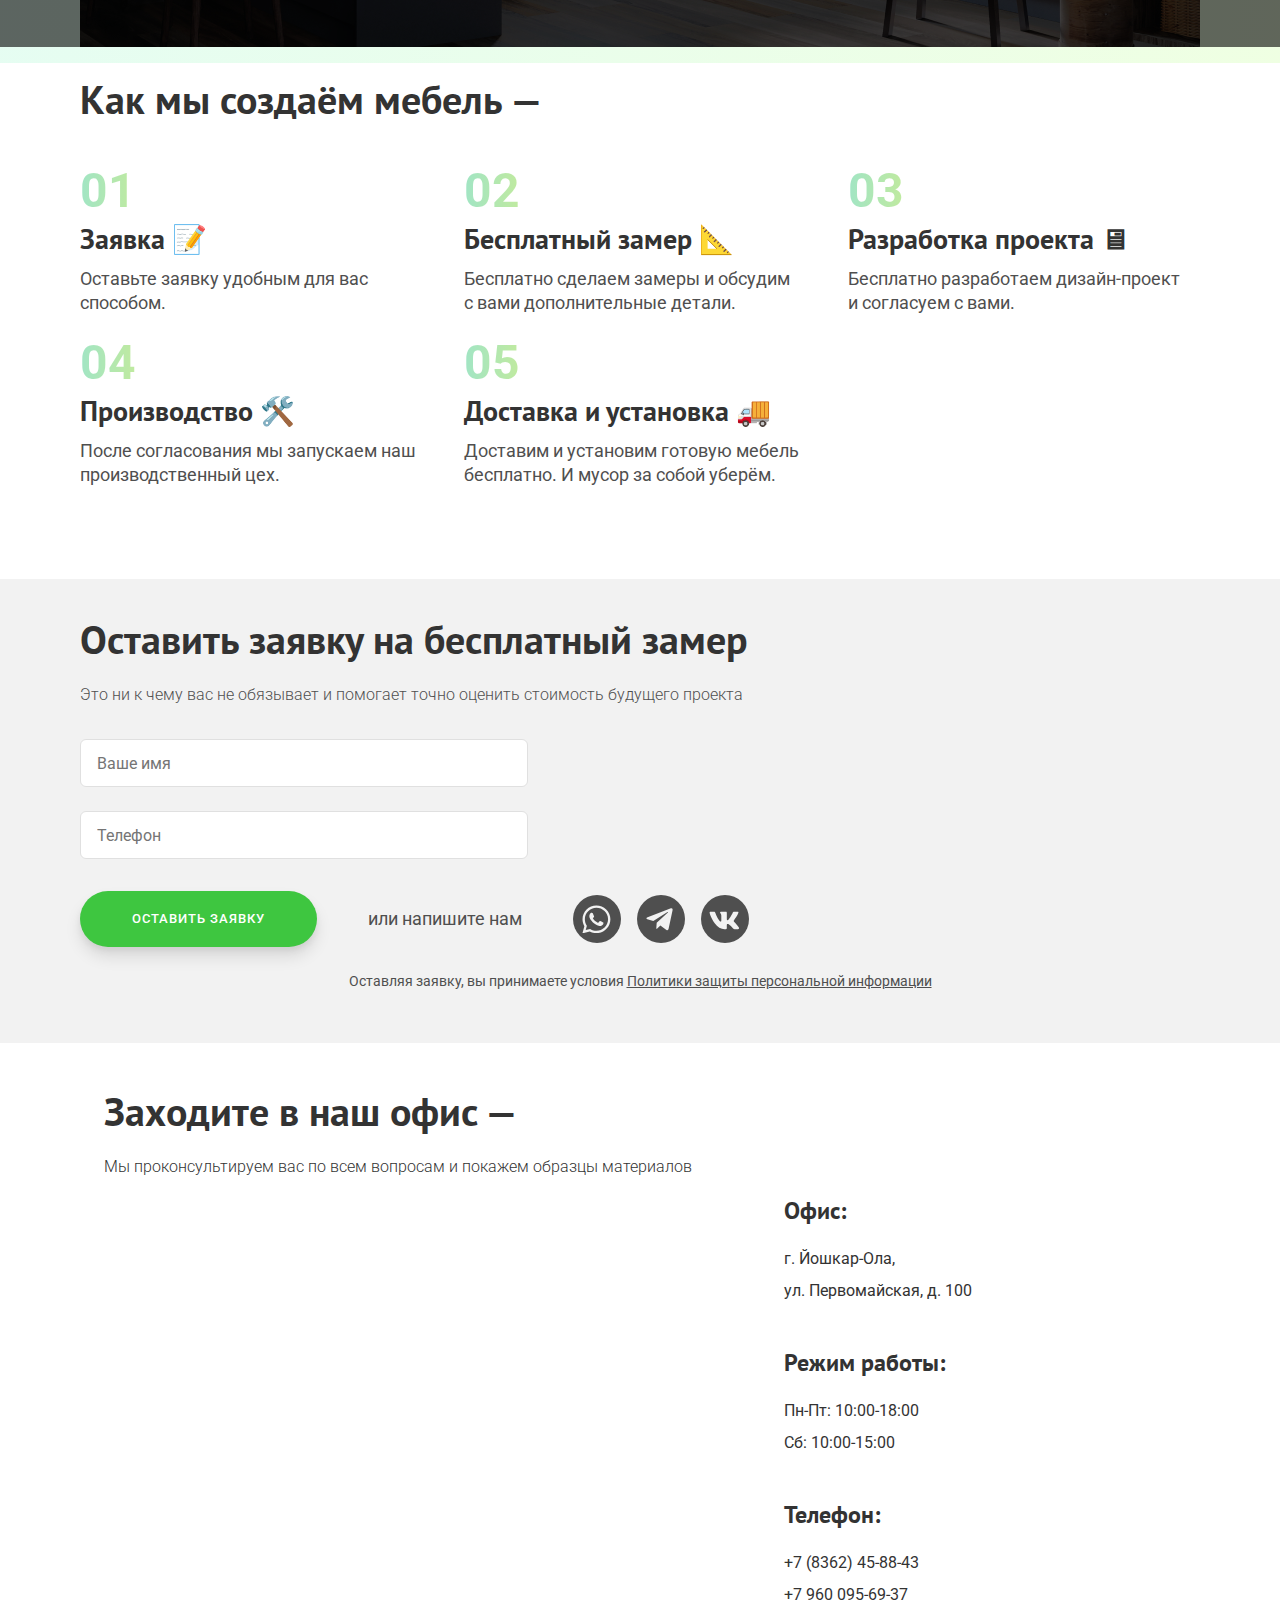
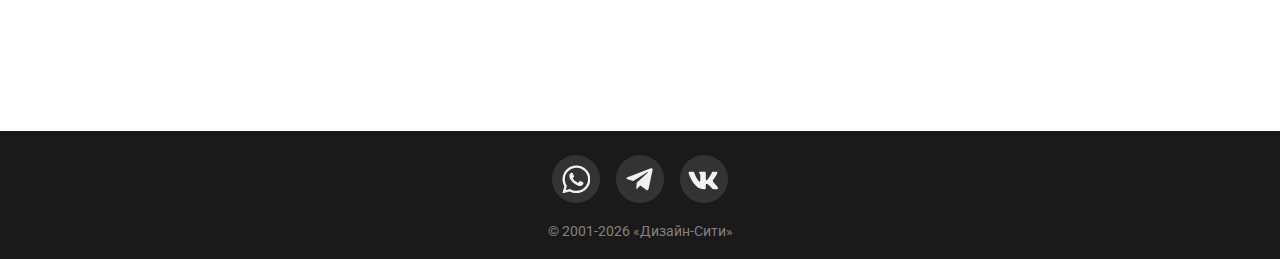
==== commit bf9e7e13: "update" ====
--- a/index.html
+++ b/index.html
@@ -5,6 +5,7 @@
     <title>Мебель на заказ в Йошкар-Оле — Дизайн-Сити</title>
     <meta name="viewport" content="width=device,initial-scale=1">
     <meta name="format-detection" content="telephone=no">
+    <link href="https://fonts.googleapis.com/css?family=PT+Sans:700|Roboto:300,400,500&display=swap&subset=cyrillic" rel="stylesheet">
     <link rel="stylesheet" href="css/normalize.css">
     <link rel="stylesheet" href="css/style.css">
   </head>
@@ -19,16 +20,19 @@
             </picture>
           </a>
           <div class="page-header__info">
+            <div class="page-header__phone">
+              <!-- <span class="page-header__phone--phone"></span> -->
+              +7 (8362) 45-88-43 /
+              <!-- <span class="page-header__phone--mobile"></span> -->
+              +7 960 095-69-37
+            </div>
             <div class="page-header__address">
-              <span class="page-header__address--pin"></span>г. Йошкар-Ола,<br>
-              ул. Первомайская, д. 100
-            </div>
-            <div class="page-header__phone"><span class="page-header__phone--phone"></span>+7 (8362) 45-88-43<br>
-              <span class="page-header__phone--mobile"></span>+7 960 095-69-37
-            </div>
-          </div>
-        </div>
-        <nav class="main-nav">
+              <!-- <span class="page-header__address--pin"></span> -->
+              г. Йошкар-Ола, ул. Первомайская, д. 100
+            </div>
+          </div>
+        </div>
+        <!-- <nav class="main-nav">
           <input id="check-menu" type="checkbox" class="visually-hidden">
           <div class="main-nav__hamb-button-line main-nav__hamb-button--first"></div>
           <div class="main-nav__hamb-button-line main-nav__hamb-button--second"></div>
@@ -39,22 +43,17 @@
             <ul class="main-nav__list site-list">
               <li class="site-list__item site-list__item--active">
                 <a>Главная</a>
-              </li>
               <li class="site-list__item">
                 <a href="#">Кухни</a>
-              </li>
               <li class="site-list__item">
                 <a href="#">Шкафы</a>
-              </li>
               <li class="site-list__item">
                 <a href="#">Гостиные</a>
-              </li>
               <li class="site-list__item">
                 <a href="#">Офисная мебель</a>
-              </li>
             </ul>
           </div>
-        </nav>
+        </nav> -->
       </div>
     </header>
 
@@ -65,9 +64,9 @@
         <div class="welcome__image">
         </div>
         <div class="welcome__col-1">
-          <b class="welcome__intro">Изготовим мебель<br>по Вашему проекту</b>
-          <a class="button welcome__button welcome__button--mobile" href="#portfolio">Посмотреть работы</a>
-          <a class="button welcome__button welcome__button--desktop" href="#portfolio">Посмотреть примеры работ</a>
+          <b class="welcome__intro">Изготовим мебель<br>по индивидуальному<br>проекту</b>
+          <a class="button welcome__button welcome__button--mobile" href="#">Посмотреть работы</a>
+          <a class="button welcome__button welcome__button--desktop" href="#">Посмотреть примеры работ</a>
           <a class="welcome__arrow-button" href="#portfolio"></a>
         </div>
       </section>
@@ -76,23 +75,23 @@
 
         <div class="container">
           <h2 id="portfolio" class="portfolio__title index-h2">Наши работы</h2>
-          <p class="portfolio__text">Выберите интересующую Вас категорию</p>
+          <p class="portfolio__text">Выберите интересующую вас категорию</p>
         </div>
 
         <nav class="tab-nav">
           <ul class="tab-nav__list">
             <li class="tab-nav__item">
-              <a class="tab-nav__tab tab-nav__tab--kitchens tab-nav__tab--current">Кухни</a>
+              <a class="tab-nav__tab tab-nav__tab--current" data-tab="0">Кухни</a>
             <li class="tab-nav__item">
-              <a class="tab-nav__tab tab-nav__tab--cupboards">Шкафы-купе</a>
+              <a class="tab-nav__tab" data-tab="1">Шкафы-купе</a>
             <li class="tab-nav__item ">
-              <a class="tab-nav__tab tab-nav__tab--living">Гостиные</a>
+              <a class="tab-nav__tab" data-tab="2">Гостиные</a>
             <li class="tab-nav__item">
-              <a class="tab-nav__tab tab-nav__tab--office">Офисная мебель</a>
+              <a class="tab-nav__tab" data-tab="3">Офисная мебель</a>
             <li class="tab-nav__item">
-              <a class="tab-nav__tab tab-nav__tab--wardrobe">Гардеробные</a>
+              <a class="tab-nav__tab" data-tab="4">Гардеробные</a>
             <li class="tab-nav__item">
-              <a class="tab-nav__tab tab-nav__tab--lobby">Прихожие</a>
+              <a class="tab-nav__tab" data-tab="5">Прихожие</a>
           </ul>
         </nav>
 
@@ -105,99 +104,99 @@
           </div>
           <div class="portfolio__gallery-wrapper">
 
-            <div class="portfolio__gallery gallery gallery--kitchens">
-
-              <div class="gallery__item">
-                <a class="gallery__card" href="#">
-                  <h3>Кухня в скандинавском стиле</h3>
-                  <!-- <p class="gallery__button-wrapper">
-                  <button class="gallery__button" href="#">Подробнее</button>
-                  </p> -->
-                  <span class="gallery__card-overlay"></span>
-                  <span class="gallery__card-about">Подробнее</span>
-                </a>
-              </div>
-
-              <div class="gallery__item">
-                <a class="gallery__card" href="#">
-                  <h3>Кухня в скандинавском стиле</h3>
-                  <!-- <p class="gallery__button-wrapper">
-                  <button class="gallery__button" href="#">Подробнее</button>
-                  </p> -->
-                  <span class="gallery__card-overlay"></span>
-                  <span class="gallery__card-about">Подробнее</span>
-                </a>
-              </div>
-
-              <div class="gallery__item">
-                <a class="gallery__card" href="#">
-                  <h3>Кухня в скандинавском стиле</h3>
-                  <!-- <p class="gallery__button-wrapper">
-                  <button class="gallery__button" href="#">Подробнее</button>
-                  </p> -->
-                  <span class="gallery__card-overlay"></span>
-                  <span class="gallery__card-about">Подробнее</span>
-                </a>
-              </div>
-
-              <div class="gallery__item">
-                <a class="gallery__card" href="#">
-                  <h3>Кухня в скандинавском стиле</h3>
-                  <!-- <p class="gallery__button-wrapper">
-                  <button class="gallery__button" href="#">Подробнее</button>
-                  </p> -->
-                  <span class="gallery__card-overlay"></span>
-                  <span class="gallery__card-about">Подробнее</span>
-                </a>
-              </div>
-
-              <div class="gallery__item">
-                <a class="gallery__card" href="#">
-                  <h3>Кухня в скандинавском стиле</h3>
-                  <!-- <p class="gallery__button-wrapper">
-                  <button class="gallery__button" href="#">Подробнее</button>
-                  </p> -->
-                  <span class="gallery__card-overlay"></span>
-                  <span class="gallery__card-about">Подробнее</span>
-                </a>
-              </div>
-
-              <div class="gallery__item">
-                <a class="gallery__card" href="#">
-                  <h3>Кухня в скандинавском стиле</h3>
-                  <!-- <p class="gallery__button-wrapper">
-                  <button class="gallery__button" href="#">Подробнее</button>
-                  </p> -->
-                  <span class="gallery__card-overlay"></span>
-                  <span class="gallery__card-about">Подробнее</span>
-                </a>
-              </div>
-
-              <div class="gallery__item">
-                <a class="gallery__card" href="#">
-                  <h3>Кухня в скандинавском стиле</h3>
-                  <!-- <p class="gallery__button-wrapper">
-                  <button class="gallery__button" href="#">Подробнее</button>
-                  </p> -->
-                  <span class="gallery__card-overlay"></span>
-                  <span class="gallery__card-about">Подробнее</span>
-                </a>
-              </div>
-
-              <div class="gallery__item">
-                <a class="gallery__card" href="#">
-                  <h3>Кухня в скандинавском стиле</h3>
-                  <!-- <p class="gallery__button-wrapper">
-                  <button class="gallery__button" href="#">Подробнее</button>
-                  </p> -->
-                  <span class="gallery__card-overlay"></span>
-                  <span class="gallery__card-about">Подробнее</span>
-                </a>
-              </div>
-
-            </div>
-
-            <div class="portfolio__gallery gallery--cupboards">
+            <div class="portfolio__gallery gallery" style="display: flex">
+
+              <div class="gallery__item">
+                <a class="gallery__card  portfolio__kitchen-1" href="#">
+                  <h3>Кухня в скандинавском стиле</h3>
+                  <!-- <p class="gallery__button-wrapper">
+                  <button class="gallery__button" href="#">Подробнее</button>
+                  </p> -->
+                  <span class="gallery__card-overlay"></span>
+                  <span class="gallery__card-about">Подробнее</span>
+                </a>
+              </div>
+
+              <div class="gallery__item">
+                <a class="gallery__card" href="#">
+                  <h3>Кухня в скандинавском стиле</h3>
+                  <!-- <p class="gallery__button-wrapper">
+                  <button class="gallery__button" href="#">Подробнее</button>
+                  </p> -->
+                  <span class="gallery__card-overlay"></span>
+                  <span class="gallery__card-about">Подробнее</span>
+                </a>
+              </div>
+
+              <div class="gallery__item">
+                <a class="gallery__card" href="#">
+                  <h3>Кухня в скандинавском стиле</h3>
+                  <!-- <p class="gallery__button-wrapper">
+                  <button class="gallery__button" href="#">Подробнее</button>
+                  </p> -->
+                  <span class="gallery__card-overlay"></span>
+                  <span class="gallery__card-about">Подробнее</span>
+                </a>
+              </div>
+
+              <div class="gallery__item">
+                <a class="gallery__card" href="#">
+                  <h3>Кухня в скандинавском стиле</h3>
+                  <!-- <p class="gallery__button-wrapper">
+                  <button class="gallery__button" href="#">Подробнее</button>
+                  </p> -->
+                  <span class="gallery__card-overlay"></span>
+                  <span class="gallery__card-about">Подробнее</span>
+                </a>
+              </div>
+
+              <div class="gallery__item">
+                <a class="gallery__card" href="#">
+                  <h3>Кухня в скандинавском стиле</h3>
+                  <!-- <p class="gallery__button-wrapper">
+                  <button class="gallery__button" href="#">Подробнее</button>
+                  </p> -->
+                  <span class="gallery__card-overlay"></span>
+                  <span class="gallery__card-about">Подробнее</span>
+                </a>
+              </div>
+
+              <div class="gallery__item">
+                <a class="gallery__card" href="#">
+                  <h3>Кухня в скандинавском стиле</h3>
+                  <!-- <p class="gallery__button-wrapper">
+                  <button class="gallery__button" href="#">Подробнее</button>
+                  </p> -->
+                  <span class="gallery__card-overlay"></span>
+                  <span class="gallery__card-about">Подробнее</span>
+                </a>
+              </div>
+
+              <div class="gallery__item">
+                <a class="gallery__card" href="#">
+                  <h3>Кухня в скандинавском стиле</h3>
+                  <!-- <p class="gallery__button-wrapper">
+                  <button class="gallery__button" href="#">Подробнее</button>
+                  </p> -->
+                  <span class="gallery__card-overlay"></span>
+                  <span class="gallery__card-about">Подробнее</span>
+                </a>
+              </div>
+
+              <div class="gallery__item">
+                <a class="gallery__card" href="#">
+                  <h3>Кухня в скандинавском стиле</h3>
+                  <!-- <p class="gallery__button-wrapper">
+                  <button class="gallery__button" href="#">Подробнее</button>
+                  </p> -->
+                  <span class="gallery__card-overlay"></span>
+                  <span class="gallery__card-about">Подробнее</span>
+                </a>
+              </div>
+
+            </div>
+
+            <div class="portfolio__gallery">
 
               <div class="gallery__item">
                 <a class="gallery__card" href="#">
@@ -267,7 +266,7 @@
 
             </div>
 
-            <div class="portfolio__gallery gallery--living">
+            <div class="portfolio__gallery">
 
               <div class="gallery__item">
                 <a class="gallery__card" href="#">
@@ -315,7 +314,7 @@
 
             </div>
 
-            <div class="portfolio__gallery gallery--office">
+            <div class="portfolio__gallery">
 
               <div class="gallery__item">
                 <a class="gallery__card" href="#">
@@ -330,7 +329,7 @@
 
             </div>
 
-            <div class="portfolio__gallery gallery--wardrobe">
+            <div class="portfolio__gallery">
 
               <div class="gallery__item">
                 <a class="gallery__card" href="#">
@@ -345,7 +344,7 @@
 
             </div>
 
-            <div class="portfolio__gallery gallery--lobby">
+            <div class="portfolio__gallery">
 
               <div class="gallery__item">
                 <a class="gallery__card" href="#">
@@ -380,28 +379,53 @@
         </ul>
       </section> -->
 
+      <section class="technologies">
+
+        <div class="technologies__image">
+          <h2 class="technologies__title index-h2">Используем практичные технологии —</h2>
+          <span class="technologies__dot technologies__dot--1"></span>
+          <div class="technologies__text technologies__text--1">
+            Для максимального удобства и красоты устанавливаем подсветку рабочей зоны и подсветку стеклянных полок
+          </div>
+          <span class="technologies__dot technologies__dot--2"></span>
+          <div class="technologies__text technologies__text--2">
+            Подбираем столешницы под ваш бюджет (натуральный камень, искусственный камень, ДСП под пластиком)
+          </div>
+          <span class="technologies__dot technologies__dot--3"></span>
+          <div class="technologies__text technologies__text--3">
+            Фасады (ЛДСП, МДФ, пластик, классические под дерево, пленочные, натуральное дерево)
+          </div>
+          <span class="technologies__dot technologies__dot--4"></span>
+          <div class="technologies__text technologies__text--4">
+            Устанавливаем качественную фурнитуру с доводчиками и различными типами открывания
+          </div>
+        </div>
+
+
+      </section>
+
       <section class="process container">
-        <h2 class="process__title index-h2">Как мы работаем</h2>
+        <h2 class="process__title index-h2">Как мы создаём мебель —</h2>
         <ul class="process__list">
           <li class="process__item">
             <b class="process__item-number">01</b>
             <h3>Заявка 📝</h3>
-            <p>Оставьте заявку удобным для Вас способом.</p>
+            <p>Оставьте заявку удобным для вас способом.</p>
           </li>
           <li class="process__item">
             <b class="process__item-number">02</b>
             <h3>Бесплатный замер 📐</h3>
-            <p>Бесплатно сделаем замеры и обсудим c Вами дополнительные детали.</p>
+            <p>Бесплатно сделаем замеры и обсудим с вами дополнительные детали.</p>
           </li>
           <li class="process__item">
             <b class="process__item-number">03</b>
             <h3>Разработка проекта 🖥</h3>
-            <p>Бесплатно разработаем дизайн-проект и согласуем с Вами.</p>
+            <p>Бесплатно разработаем дизайн-проект и согласуем с вами.</p>
           </li>
           <li class="process__item">
             <b class="process__item-number">04</b>
             <h3>Производство 🛠️</h3>
-            <p>После согласования проекта мы отправляем мебель на производство.</p>
+            <p>После согласования мы запускаем наш производственный цех.</p>
           </li>
           <li class="process__item">
             <b class="process__item-number">05</b>
@@ -414,7 +438,7 @@
       <section class="request">
         <div class="container">
           <h2 class="request__title index-h2">Оставить заявку на бесплатный замер</h2>
-          <p class="request__text">Это ни к чему Вас не обязывает и помогает точно оценить стоимость будущего проекта</p>
+          <p class="request__text">Это ни к чему вас не обязывает и помогает точно оценить стоимость будущего проекта</p>
           <form class="request__form" action="https://echo.htmlacademy.ru" method="post">
             <p class="request__form-input">
               <label for="request__name" class="visually-hidden">Ваше имя</label>
@@ -429,7 +453,7 @@
               <p class="request__text-write">или напишите нам</p>
               <ul class="request__social-list">
                 <li class="social-list__item">
-                  <a href="#" class="social-list__item-link social-list__item--whatsapp">
+                  <a href="https://api.whatsapp.com/send?phone=79600956937" target="_blank" class="social-list__item-link social-list__item--whatsapp">
                     <span class="visually-hidden">Whatsapp</span>
                     <svg width="24" height="24" viewBox="0 0 24 24" fill="none" xmlns="http://www.w3.org/2000/svg">
                       <path d="M20.1718 3.72412C17.9895 1.53662 15.0833 0.333496 11.9947 0.333496C5.61971 0.333496 0.43221 5.521 0.43221 11.896C0.43221 13.9325 0.96346 15.922 1.97388 17.6772L0.333252 23.6668L6.46346 22.0575C8.15096 22.9793 10.052 23.4637 11.9895 23.4637H11.9947C18.3645 23.4637 23.6666 18.2762 23.6666 11.9012C23.6666 8.81266 22.3541 5.91162 20.1718 3.72412ZM11.9947 21.5158C10.2655 21.5158 8.57283 21.0522 7.09888 20.1772L6.74992 19.9689L3.1145 20.922L4.08325 17.3752L3.85409 17.0106C2.89054 15.4793 2.38534 13.7137 2.38534 11.896C2.38534 6.59912 6.69784 2.28662 11.9999 2.28662C14.5676 2.28662 16.9791 3.28662 18.7916 5.10433C20.6041 6.92204 21.7187 9.3335 21.7135 11.9012C21.7135 17.2033 17.2916 21.5158 11.9947 21.5158ZM17.2655 14.3179C16.9791 14.172 15.5572 13.4741 15.2916 13.3804C15.026 13.2814 14.8333 13.2345 14.6405 13.5262C14.4478 13.8179 13.8958 14.4637 13.7239 14.6616C13.5572 14.8543 13.3853 14.8804 13.0989 14.7345C11.401 13.8856 10.2864 13.2189 9.16659 11.297C8.86971 10.7866 9.46346 10.8231 10.0155 9.71891C10.1093 9.52621 10.0624 9.35954 9.9895 9.21371C9.91658 9.06787 9.33846 7.646 9.09888 7.06787C8.8645 6.50537 8.62492 6.5835 8.44784 6.57308C8.28117 6.56266 8.08846 6.56266 7.89575 6.56266C7.70304 6.56266 7.39054 6.63558 7.12492 6.92204C6.85929 7.2137 6.1145 7.91162 6.1145 9.3335C6.1145 10.7554 7.15096 12.1304 7.29159 12.3231C7.43742 12.5158 9.32804 15.4325 12.2291 16.6877C14.0624 17.4793 14.7812 17.547 15.6978 17.4116C16.2551 17.3283 17.4062 16.7137 17.6458 16.0366C17.8853 15.3595 17.8853 14.7814 17.8124 14.6616C17.7447 14.5314 17.552 14.4585 17.2655 14.3179Z" fill="#F2F2F2"/>
@@ -455,12 +479,15 @@
               </ul>
             </div>
           </form>
-          <p class="request__note">Оставляя заявку, Вы принимаете условия <a href="#">Политики защиты персональной информации</a></p>
+          <p class="request__note">Оставляя заявку, вы принимаете условия <a href="#">Политики защиты персональной информации</a></p>
         </div>
       </section>
 
       <section class="contacts">
-        <h2 class="contacts__title index-h2">Контакты</h2>
+        <div class="container">
+          <h2 class="contacts__title index-h2">Заходите в наш офис —</h2>
+          <p class="contacts__appeal">Мы проконсультируем вас по всем вопросам и покажем образцы материалов</p>
+        </div>
         <div class="contacts__container">
           <div class="contacts__wrapper">
             <div class="contacts__office" style="width: 200px">
@@ -484,7 +511,7 @@
     <footer class="page-footer">
       <ul class="request__social-list social-list">
         <li class="social-list__item">
-          <a href="#" class="social-list__item-link social-list__item--whatsapp">
+          <a href="https://api.whatsapp.com/send?phone=79600956937" target="_blank" class="social-list__item-link social-list__item--whatsapp">
             <span class="visually-hidden">Whatsapp</span>
             <svg width="24" height="24" viewBox="0 0 24 24" fill="none" xmlns="http://www.w3.org/2000/svg">
               <path d="M20.1718 3.72412C17.9895 1.53662 15.0833 0.333496 11.9947 0.333496C5.61971 0.333496 0.43221 5.521 0.43221 11.896C0.43221 13.9325 0.96346 15.922 1.97388 17.6772L0.333252 23.6668L6.46346 22.0575C8.15096 22.9793 10.052 23.4637 11.9895 23.4637H11.9947C18.3645 23.4637 23.6666 18.2762 23.6666 11.9012C23.6666 8.81266 22.3541 5.91162 20.1718 3.72412ZM11.9947 21.5158C10.2655 21.5158 8.57283 21.0522 7.09888 20.1772L6.74992 19.9689L3.1145 20.922L4.08325 17.3752L3.85409 17.0106C2.89054 15.4793 2.38534 13.7137 2.38534 11.896C2.38534 6.59912 6.69784 2.28662 11.9999 2.28662C14.5676 2.28662 16.9791 3.28662 18.7916 5.10433C20.6041 6.92204 21.7187 9.3335 21.7135 11.9012C21.7135 17.2033 17.2916 21.5158 11.9947 21.5158ZM17.2655 14.3179C16.9791 14.172 15.5572 13.4741 15.2916 13.3804C15.026 13.2814 14.8333 13.2345 14.6405 13.5262C14.4478 13.8179 13.8958 14.4637 13.7239 14.6616C13.5572 14.8543 13.3853 14.8804 13.0989 14.7345C11.401 13.8856 10.2864 13.2189 9.16659 11.297C8.86971 10.7866 9.46346 10.8231 10.0155 9.71891C10.1093 9.52621 10.0624 9.35954 9.9895 9.21371C9.91658 9.06787 9.33846 7.646 9.09888 7.06787C8.8645 6.50537 8.62492 6.5835 8.44784 6.57308C8.28117 6.56266 8.08846 6.56266 7.89575 6.56266C7.70304 6.56266 7.39054 6.63558 7.12492 6.92204C6.85929 7.2137 6.1145 7.91162 6.1145 9.3335C6.1145 10.7554 7.15096 12.1304 7.29159 12.3231C7.43742 12.5158 9.32804 15.4325 12.2291 16.6877C14.0624 17.4793 14.7812 17.547 15.6978 17.4116C16.2551 17.3283 17.4062 16.7137 17.6458 16.0366C17.8853 15.3595 17.8853 14.7814 17.8124 14.6616C17.7447 14.5314 17.552 14.4585 17.2655 14.3179Z" fill="#F2F2F2"/>
@@ -514,6 +541,42 @@
         </script> «Дизайн-Сити»</p>
     </footer>
 
+    <div class="modal">
+      <div class="modal__overlay"></div>
+      <div class="modal__catalog-item">
+        <div class="catalog-item__col-1">
+          <img src="img/photos/kitchen-1.jpg" alt="">
+        </div>
+        <div class="catalog-item__col-2">
+          <h3>Кухня в скандинавском стиле</h3>
+          <table class="catalog-item__info">
+            <tbody>
+              <tr>
+                <th>Корпус</th>
+                <td>ЛДСП</td>
+              </tr>
+              <tr>
+                <th>Фасад</th>
+                <td>Эмаль</td>
+              </tr>
+              <tr>
+                <th>Столешница</th>
+                <td>Мультиплекс</td>
+              </tr>
+              <tr>
+                <th>Длина</th>
+                <td>3 м</td>
+              </tr>
+              <tr>
+                <th>Стоимость</th>
+                <td>60 000 руб.</td>
+              </tr>
+            </tbody>
+          </table>
+        </div>
+      </div>
+    </div>
+
     <script type="text/javascript" src="js/script.js">
     </script>
   </body>
--- a/css/style.css
+++ b/css/style.css
@@ -1,39 +1,3 @@
-@font-face {
-  font-family: "Inter";
-  src: url("../fonts/Inter-Black.woff2") format("woff2");
-  font-style: normal;
-  font-weight: 900;
-}
-@font-face {
-  font-family: "Inter";
-  src: url("../fonts/Inter-Bold.woff2") format("woff2");
-  font-style: normal;
-  font-weight: 700;
-}
-@font-face {
-  font-family: "Inter";
-  src: url("../fonts/Inter-Light-BETA.woff2") format("woff2");
-  font-style: normal;
-  font-weight: 300;
-}
-@font-face {
-  font-family: "Inter";
-  src: url("../fonts/Inter-Medium.woff2") format("woff2");
-  font-style: normal;
-  font-weight: 500;
-}
-@font-face {
-  font-family: "Inter";
-  src: url("../fonts/Inter-SemiBold.woff2") format("woff2");
-  font-style: normal;
-  font-weight: 600;
-}
-@font-face {
-  font-family: "Inter";
-  src: url("../fonts/Inter-Regular.woff2") format("woff2");
-  font-style: normal;
-  font-weight: 400;
-}
 html {
   scroll-behavior: smooth;
 }
@@ -44,9 +8,10 @@
   padding: 0;
   font-size: 16px;
   line-height: 24px;
-  font-family: "Inter", "Roboto", sans-serif;
+  font-family: "Roboto", Arial, sans-serif;
   color: #333333;
   font-style: normal;
+  font-weight: normal;
   background-color: #ffffff;
 }
 
@@ -89,6 +54,7 @@
 .index-h2 {
   padding: 0;
   margin: 0;
+  font-family: "PT Sans", Arial, sans-serif;
   font-size: 24px;
   line-height: 32px;
   font-weight: 700;
@@ -96,27 +62,28 @@
 
 @media (min-width: 1168px) {
   .index-h2 {
-    font-size: 32px;
+    font-size: 40px;
     line-height: 40px;
   }
 }
 .button {
   display: inline-block;
   margin: 0 auto;
-  font-size: 3.75vw;
+  font-family: "Roboto", Arial, sans-serif;
+  font-size: 12px;
   font-weight: 500;
   line-height: 1;
-  letter-spacing: 0.085em;
+  letter-spacing: 0.075em;
   text-decoration: none;
   text-transform: uppercase;
   color: #ffffff;
   box-shadow: 0px 10px 16px rgba(0, 0, 0, 0.1), 0px 4px 6px rgba(0, 0, 0, 0.06);
   transition: background-color 0.1s ease, box-shadow 0.3s ease, transform 0.3s ease;
   cursor: pointer;
+  outline: none;
 }
 .button:active {
   box-shadow: 0px 1px 2px rgba(0, 0, 0, 0.05), 0px 1px 3px rgba(0, 0, 0, 0.1);
-  transform: scale(0.97);
 }
 
 @media (min-width: 768px) {
@@ -135,8 +102,8 @@
   position: relative;
   z-index: 5;
   box-sizing: border-box;
-  padding-top: 18px;
-  height: 64px;
+  padding-top: 10px;
+  height: 56px;
   box-shadow: 0px 2px 4px rgba(0, 0, 0, 0.06), 0px 4px 6px rgba(0, 0, 0, 0.06);
 }
 
@@ -173,14 +140,12 @@
   .page-header__wrapper-wrapper {
     display: flex;
     justify-content: space-between;
-    border-bottom: 1px solid #BDBDBD;
   }
 
   .page-header__info {
-    display: flex;
-    justify-content: flex-end;
     margin-bottom: 15px;
-    font-weight: 300;
+    text-align: right;
+    font-weight: 400;
     font-size: 14px;
     line-height: 24px;
   }
@@ -200,8 +165,12 @@
   }
 
   .page-header__phone {
+    font-family: "PT Sans", Arial, sans-serif;
+    font-size: 20px;
+    font-weight: 700;
     position: relative;
     margin-left: 51px;
+    text-align: right;
   }
   .page-header__phone--phone {
     position: absolute;
@@ -218,7 +187,7 @@
     width: 13px;
     height: 14px;
     top: 28px;
-    left: -20px;
+    left: -12px;
     background-image: url(../img/icons/mobile.svg);
     background-repeat: no-repeat;
     background-position: 0 0;
@@ -238,39 +207,24 @@
   }
 
   .page-header__address--pin {
-    top: 6px;
+    top: 7px;
     left: -19px;
   }
 
   .page-header__phone {
-    margin-left: 83px;
+    margin-left: 60px;
   }
   .page-header__phone--phone {
     top: 8px;
   }
   .page-header__phone--mobile {
-    top: 34px;
+    top: 35px;
   }
 }
 @media (min-width: 1168px) {
   .page-header__logo-image {
     margin: 0;
-  }
-}
-@keyframes line-first {
-  50% {
-    transform: translateY(7px);
-  }
-  100% {
-    transform: translateY(7px) rotate(45deg);
-  }
-}
-@keyframes line-third {
-  50% {
-    transform: translateY(-7px);
-  }
-  100% {
-    transform: translateY(-7px) rotate(-45deg);
+    margin-top: 4px;
   }
 }
 @media (max-width: 767px) {
@@ -280,12 +234,12 @@
     top: 64px;
     left: 0px;
     width: 100vw;
-    max-height: 0;
+    height: 0;
     z-index: 2;
     box-shadow: 0px 8px 24px rgba(0, 0, 0, 0.35);
     border-radius: 0 0 4px 4px;
     overflow: hidden;
-    transition: 0.2s all ease;
+    transition: 0.2s height ease;
   }
 
   .main-nav__overlay-close {
@@ -298,7 +252,7 @@
   }
 
   #check-menu:checked ~ .main-nav__wrapper {
-    max-height: 92.5vw;
+    height: 92.5vw;
   }
 
   #check-menu:checked ~ .main-nav__overlay-close {
@@ -321,7 +275,8 @@
     width: 24px;
     height: 2px;
     background-color: #333333;
-    transition: 0.4s all ease;
+    border-radius: 1px;
+    transition: 0.4s all cubic-bezier(0.175, 0.885, 0.32, 1.275);
   }
 
   .main-nav__hamb-button--first {
@@ -330,7 +285,6 @@
 
   .main-nav__hamb-button--second {
     top: 31px;
-    transition-delay: 0.2s all;
   }
 
   .main-nav__hamb-button--third {
@@ -338,17 +292,18 @@
   }
 
   #check-menu:checked ~ .main-nav__hamb-button--first {
-    animation: line-first 0.4s ease;
-    animation-fill-mode: forwards;
+    transform: rotate(45deg);
+    top: 31px;
   }
 
   #check-menu:checked ~ .main-nav__hamb-button--third {
-    animation: line-third 0.4s ease;
-    animation-fill-mode: forwards;
+    transform: rotate(-45deg);
+    top: 31px;
   }
 
   #check-menu:checked ~ .main-nav__hamb-button--second {
-    opacity: 0;
+    transform: scaleX(0);
+    transition: 0.2s transform ease;
   }
 }
 @media (max-width: 767px) {
@@ -405,10 +360,10 @@
     padding-top: 12px;
     padding-bottom: 12px;
     text-decoration: none;
-    font-size: 16px;
+    font-size: 18px;
     line-height: 32px;
     color: inherit;
-    opacity: 0.75;
+    opacity: 0.6;
     transition: all 0.1s ease;
   }
   .site-list__item a:hover {
@@ -416,7 +371,6 @@
   }
 
   .site-list__item--active a {
-    font-weight: 500;
     opacity: 1;
   }
 
@@ -427,11 +381,11 @@
     content: "";
     position: absolute;
     bottom: 0px;
-    left: 0px;
-    right: 0px;
+    left: 16px;
+    right: 16px;
     height: 4px;
-    border-radius: 1px;
-    background: linear-gradient(90deg, #17BF6F 0%, #64CC12 100%);
+    border-radius: 4px 4px 0 0;
+    background: #3EC640;
   }
 }
 @media (min-width: 1024px) {
@@ -439,20 +393,20 @@
     justify-content: flex-start;
   }
 
-  .site-list__item {
-    margin-right: 44px;
+  .site-list__item a {
+    padding-right: 28px;
+    padding-left: 28px;
   }
 }
 @media (min-width: 1168px) {
   .site-list__item a {
-    padding-top: 14px;
-    padding-bottom: 14px;
+    padding-top: 16px;
+    padding-bottom: 16px;
   }
 }
 .welcome__col-1 {
   position: relative;
-  margin-top: -5vw;
-  padding-top: 7.5vw;
+  padding-top: 16px;
   box-sizing: border-box;
   width: 100%;
   height: 90vw;
@@ -469,12 +423,16 @@
   opacity: 0.15;
 }
 
+.welcome__intro {
+  font-family: "PT Sans", Arial, sans-serif;
+}
+
 .welcome__button {
   position: relative;
-  margin: 0 auto 9vw;
-  padding: 5.625vw 11.25vw;
+  margin: 0 auto 30px;
+  padding: 18px 40px;
   background: #3EC640;
-  border-radius: 11.25vw;
+  border-radius: 24px;
 }
 .welcome__button:hover {
   background: #46E049;
@@ -490,9 +448,9 @@
   }
 
   .welcome__image {
-    height: 57.5vw;
+    height: 52.5vw;
     background-size: 100vw auto;
-    background-image: url("../img/welcome-bg.jpg");
+    background-image: url("../img/welcome-bg-2.jpg");
     background-repeat: no-repeat;
     background-position: 50% 50%;
   }
@@ -500,12 +458,12 @@
   .welcome__intro {
     position: relative;
     z-index: 1;
-    margin-bottom: 10vw;
+    margin-bottom: 24px;
     display: block;
     text-align: center;
-    font-size: 8.125vw;
+    font-size: 30px;
     font-weight: 700;
-    line-height: 11.25vw;
+    line-height: 40px;
   }
 
   .welcome__arrow-button {
@@ -534,10 +492,10 @@
     margin-bottom: 24px;
     display: flex;
     justify-content: space-between;
-    background-image: url("../img/welcome-bg.jpg");
-    background-size: 100vw auto;
+    background-image: url("../img/welcome-bg-2.jpg");
+    background-size: auto 100%;
     background-repeat: no-repeat;
-    background-position: 50% 50%;
+    background-position: 100% 50%;
   }
 
   .welcome__image {
@@ -555,7 +513,7 @@
     padding: 0;
     padding-top: 144px;
     padding-bottom: 144px;
-    width: 53.125vw;
+    width: 52.2vw;
     height: auto;
     text-align: center;
   }
@@ -566,7 +524,7 @@
 
   .welcome__intro {
     display: block;
-    margin-bottom: 40px;
+    margin-bottom: 56px;
     font-size: 36px;
     line-height: 48px;
   }
@@ -577,13 +535,13 @@
   }
 
   .welcome__col-1 {
-    padding-top: 168px;
-    padding-bottom: 156px;
+    padding-top: 132px;
+    padding-bottom: 120px;
   }
 
   .welcome__intro {
-    font-size: 48px;
-    line-height: 64px;
+    font-size: 54px;
+    line-height: 60px;
   }
 
   .welcome__button {
@@ -604,198 +562,208 @@
 
   .welcome__intro {
     float: right;
-    margin-right: 125px;
+    margin-right: 88px;
   }
 
   .welcome__button {
     float: right;
-    margin-right: 247px;
-  }
-}
-@media (min-width: 320px) {
-  .tab-nav {
-    overflow: hidden;
-    position: relative;
-    padding-bottom: 16px;
-  }
-  .tab-nav::after {
-    content: "";
-    position: absolute;
-    bottom: 16px;
-    left: 0;
-    right: 0;
-    z-index: -10;
-    height: 100%;
-    box-shadow: 0px 2px 4px rgba(0, 0, 0, 0.06), 0px 4px 6px rgba(0, 0, 0, 0.06);
-  }
-
-  .tab-nav__list {
-    position: relative;
-    list-style: none;
-    margin: 0;
-    padding: 0;
-    padding-bottom: 48px;
-    margin-bottom: -48px;
-    white-space: nowrap;
-    overflow-x: scroll;
-  }
-
-  .tab-nav__tab {
-    position: relative;
-    display: block;
-    margin-right: 32px;
-    padding: 0 8px;
-    white-space: nowrap;
-    line-height: 48px;
-    opacity: 0.75;
-    cursor: pointer;
-  }
-
-  .tab-nav__tab--current {
-    opacity: 1;
-  }
-  .tab-nav__tab--current::after {
-    content: "";
-    position: absolute;
-    bottom: 0;
-    left: 0;
-    right: 0;
-    height: 4px;
-    background: linear-gradient(90deg, #17BF6F 0%, #64CC12 100%);
-    border-radius: 1px;
-  }
-
-  .tab-nav__item {
-    display: inline-block;
-  }
-  .tab-nav__item:nth-child(1) .tab-nav__tab {
-    margin-left: 16px;
-  }
-  .tab-nav__item:last-child .tab-nav__tab {
-    margin-right: 16px;
-  }
-
-  .gallery {
-    display: flex;
-    margin: 0;
-    padding: 0;
-    list-style: none;
-    transition: all 0.3s ease;
-  }
-  .gallery--cupboards, .gallery--living, .gallery--office, .gallery--wardrobe, .gallery--lobby {
-    display: none;
-  }
-
-  .gallery__item {
-    margin-top: 8px;
-    margin-bottom: 32px;
-    margin-right: 16px;
-  }
-  .gallery__item img {
-    border-radius: 4px 4px 0px 0px;
-    width: 100%;
-  }
-  .gallery__item:nth-child(1) .gallery__card {
-    margin-left: 16px;
-  }
-
-  .gallery__card {
-    display: block;
-    position: relative;
-    width: 268px;
-    height: 200px;
-    color: #ffffff;
-    text-decoration: none;
-    white-space: nowrap;
-    border-radius: 4px;
-    background-image: url("../img/photos/kitchen-1-small-1x.jpg");
-    background-repeat: no-repeat;
-    background-size: cover;
-    box-shadow: 0px 2px 4px rgba(0, 0, 0, 0.06), 0px 4px 6px rgba(0, 0, 0, 0.06);
-    white-space: normal;
-    transition: all 0.3s ease;
-  }
-  .gallery__card h3, .gallery__card .gallery__card-about {
-    position: absolute;
-    bottom: 0;
-    margin: 0 16px 8px;
-    font-size: 14px;
-    line-height: 24px;
-    font-weight: 400;
-    transition: all 0.3s ease;
-  }
-  .gallery__card a {
-    margin: 0;
-  }
-  .gallery__card::before {
-    content: "";
-    position: absolute;
-    width: 100%;
-    height: 80px;
-    left: 0;
-    bottom: 0;
-    background: linear-gradient(180deg, rgba(0, 0, 0, 0) 0%, rgba(0, 0, 0, 0.5) 100%);
-    border-radius: 0 0 4px 4px;
-  }
-  .gallery__card:hover {
-    transform: translateY(-6px);
-    transition: all 0.3s ease;
-  }
-  .gallery__card:hover h3 {
-    opacity: 0;
-    transition: all 0.3s ease;
-  }
-  .gallery__card:hover .gallery__card-overlay {
-    opacity: 0.6;
-  }
-  .gallery__card:hover .gallery__card-about {
-    opacity: 1;
-    transition: all 0.3s ease;
-  }
-
-  .gallery__card-about {
-    opacity: 0;
-  }
-
-  .gallery__card-overlay {
-    position: absolute;
-    width: 100%;
-    height: 100%;
-    background: linear-gradient(90deg, #17BF6F 0%, #64CC12 100%);
-    opacity: 0;
-    border-radius: 4px;
-    transition: all 0.3s ease;
-  }
-
-  .gallery__button-wrapper {
-    margin: 0;
-    padding-right: 16px;
-    padding-bottom: 16px;
-    font-size: 14px;
-    line-height: 16px;
-    text-align: right;
-  }
-
-  .gallery__button {
-    margin: 0;
-    padding: 0;
-    border: none;
-    background: none;
-    color: #3EC640;
-  }
-
-  .portfolio__gallery-wrapper {
-    position: relative;
-    margin-bottom: -48px;
-    padding-bottom: 48px;
-    overflow-y: hidden;
-    overflow-x: scroll;
-  }
-
-  .portfolio__scroll-hider {
-    overflow: hidden;
-  }
-}
+    margin-right: 264px;
+  }
+}
+@keyframes line-grow {
+  0% {
+    transform: scaleX(0);
+  }
+  100% {
+    transform: scaleX(1);
+  }
+}
+.tab-nav {
+  overflow: hidden;
+  position: relative;
+}
+
+.tab-nav__list {
+  position: relative;
+  list-style: none;
+  margin: 0;
+  padding: 0;
+  padding-bottom: 48px;
+  margin-bottom: -48px;
+  white-space: nowrap;
+  overflow-x: scroll;
+}
+.tab-nav__list::after {
+  content: "";
+  position: absolute;
+  top: 47px;
+  width: 754px;
+  left: 24px;
+  height: 1px;
+  background-color: #bdbdbd;
+}
+
+.tab-nav__tab {
+  position: relative;
+  display: block;
+  padding: 0 24px;
+  white-space: nowrap;
+  line-height: 48px;
+  opacity: 0.6;
+  cursor: pointer;
+}
+.tab-nav__tab:hover {
+  opacity: 1;
+  background: rgba(62, 198, 64, 0.15);
+  border-radius: 4px;
+}
+.tab-nav__tab:active {
+  background: rgba(62, 198, 64, 0.3);
+}
+
+.tab-nav__tab--current {
+  opacity: 1;
+}
+.tab-nav__tab--current::after {
+  content: "";
+  position: absolute;
+  bottom: 0;
+  left: 24px;
+  right: 24px;
+  z-index: 10;
+  height: 4px;
+  background: #3EC640;
+  border-radius: 4px 4px 0 0;
+  animation: line-grow 0.3s;
+}
+
+.tab-nav__item {
+  display: inline-block;
+}
+.tab-nav__item:last-child .tab-nav__tab {
+  margin-right: 16px;
+}
+
+.portfolio__gallery {
+  display: none;
+}
+
+.gallery {
+  display: flex;
+  margin: 0;
+  padding: 0 16px;
+  list-style: none;
+  transition: all 0.3s ease;
+}
+.gallery--cupboards, .gallery--living, .gallery--office, .gallery--wardrobe, .gallery--lobby {
+  display: none;
+}
+
+.gallery__item {
+  margin-top: 24px;
+  margin-right: 16px;
+}
+.gallery__item img {
+  border-radius: 4px 4px 0px 0px;
+  width: 100%;
+}
+
+.gallery__card {
+  display: block;
+  position: relative;
+  width: 268px;
+  height: 200px;
+  color: #ffffff;
+  text-decoration: none;
+  white-space: nowrap;
+  border-radius: 4px;
+  background-image: url("../img/photos/kitchen-1-small-1x.jpg");
+  background-repeat: no-repeat;
+  background-size: cover;
+  white-space: normal;
+  transition: all 0.3s;
+}
+.gallery__card h3, .gallery__card .gallery__card-about {
+  position: absolute;
+  bottom: 0;
+  margin: 0 16px 8px;
+  font-size: 14px;
+  font-weight: 400;
+  transition: opacity 0.1s;
+}
+.gallery__card h3 {
+  transition-delay: 0.03s;
+}
+.gallery__card a {
+  margin: 0;
+}
+.gallery__card::before {
+  content: "";
+  position: absolute;
+  width: 100%;
+  height: 80px;
+  left: 0;
+  bottom: 0;
+  background: linear-gradient(180deg, rgba(0, 0, 0, 0) 0%, rgba(0, 0, 0, 0.5) 100%);
+  border-radius: 0 0 4px 4px;
+}
+.gallery__card:hover {
+  transform: translateY(-6px);
+  transition: transform 0.3s ease;
+}
+.gallery__card:hover h3 {
+  opacity: 0;
+  transition: opacity 0.1s;
+}
+.gallery__card:hover .gallery__card-about {
+  opacity: 1;
+  transition: opacity 0.1s;
+  transition-delay: 0.03s;
+}
+
+.gallery__card-about {
+  opacity: 0;
+}
+
+.gallery__card-overlay {
+  position: absolute;
+  width: 100%;
+  height: 100%;
+  background: linear-gradient(90deg, #17BF6F 0%, #64CC12 100%);
+  opacity: 0;
+  border-radius: 4px;
+  transition: all 0.3s ease;
+}
+
+.gallery__button-wrapper {
+  margin: 0;
+  padding-right: 16px;
+  padding-bottom: 16px;
+  font-size: 14px;
+  line-height: 16px;
+  text-align: right;
+}
+
+.gallery__button {
+  margin: 0;
+  padding: 0;
+  border: none;
+  background: none;
+  color: #3EC640;
+}
+
+.portfolio__gallery-wrapper {
+  position: relative;
+  margin-bottom: -48px;
+  padding-bottom: 48px;
+  overflow-y: hidden;
+  overflow-x: scroll;
+}
+
+.portfolio__scroll-hider {
+  overflow: hidden;
+}
+
 @media (max-width: 767px) {
   .portfolio {
     min-height: 448px;
@@ -830,6 +798,8 @@
     display: flex;
     justify-content: space-between;
     overflow-x: visible;
+    margin-right: 24px;
+    margin-left: 24px;
   }
 
   .tab-nav__item {
@@ -837,20 +807,16 @@
     transition: all 0.1s ease;
   }
   .tab-nav__item:first-child .tab-nav__tab {
-    margin-left: 24px;
+    margin-left: 0px;
   }
   .tab-nav__item:last-child .tab-nav__tab {
-    margin-right: 24px;
+    margin-right: 0px;
   }
 
   .tab-nav__tab {
     margin: 0;
     transition: all 0.1s ease;
   }
-  .tab-nav__tab:hover {
-    opacity: 1;
-    background: rgba(62, 198, 64, 0.1);
-  }
 
   .tab-nav__tab--current:hover {
     cursor: default;
@@ -872,6 +838,10 @@
   }
 }
 @media (min-width: 1168px) {
+  .portfolio {
+    margin-bottom: 48px;
+  }
+
   .portfolio__text {
     margin-bottom: 24px;
   }
@@ -886,11 +856,7 @@
 
   .tab-nav__tab {
     padding: 0 48px;
-    font-size: 16px;
-  }
-
-  .tab-nav__item {
-    background-color: #ffffff;
+    font-size: 18px;
   }
 
   .portfolio__gallery-wrapper {
@@ -899,7 +865,7 @@
   }
 
   .gallery__item {
-    margin-top: 16px;
+    margin-top: 32px;
   }
 
   .portfolio__scroll-hider {
@@ -927,12 +893,13 @@
     position: absolute;
     height: 48px;
     width: 48px;
-    top: 92px;
+    top: 108px;
     z-index: 10;
     background-color: #ffffff;
     border-radius: 50%;
     box-shadow: 0px 10px 16px rgba(0, 0, 0, 0.1), 0px 4px 6px rgba(0, 0, 0, 0.06);
     cursor: pointer;
+    transition: transform 0.15s ease;
   }
   .arrow::before {
     content: "";
@@ -946,9 +913,15 @@
   .arrow--right {
     left: -24px;
   }
+  .arrow--right:hover {
+    transform: scale(1.11);
+  }
   .arrow--left {
     right: -24px;
     transform: scale(-1, 1);
+  }
+  .arrow--left:hover {
+    transform: scale(-1.11, 1.11);
   }
 }
 @media (max-width: 767px) {
@@ -1025,50 +998,47 @@
     background-image: url("../img/kitchen.svg");
   }
 }
+.process {
+  padding-bottom: 36px;
+}
+
 .process__item-number {
-  position: absolute;
-  top: 40px;
-  left: 0px;
-  font-weight: 600;
-  font-size: 48px;
-  line-height: 48px;
-  background: linear-gradient(90deg, #17BF6F 0%, #64CC12 100%);
-  opacity: 0.4;
-  -webkit-background-clip: text;
-  -webkit-text-fill-color: transparent;
-  color: #3EC640;
-}
-
-@media (min-width: 320px) {
-  .process__title {
-    margin-bottom: 32px;
-  }
-
-  .process__list {
-    margin: 0;
-    padding: 0;
-    padding-bottom: 40px;
-    list-style: none;
-  }
-
-  .process__item {
-    position: relative;
-  }
-
-  .process__item h3 {
-    margin: 0;
-    padding: 0;
-    margin-bottom: 12px;
-    margin-top: 24px;
-    font-size: 20px;
-    line-height: 32px;
-    font-weight: 600;
-  }
-
-  .process__item p {
-    margin: 0;
-  }
-}
+  display: none;
+}
+
+.process__title {
+  margin-bottom: 24px;
+}
+
+.process__list {
+  margin: 0;
+  padding: 0;
+  list-style: none;
+}
+
+.process__item {
+  position: relative;
+}
+
+.process__item h3 {
+  margin: 0;
+  padding: 0;
+  margin-bottom: 4px;
+  margin-top: 20px;
+  font-family: "PT Sans", Arial, sans-serif;
+  font-size: 20px;
+  line-height: 32px;
+  font-weight: 700;
+}
+.process__item h3:nth-child(1) {
+  margin-top: 24px;
+}
+
+.process__item p {
+  margin: 0;
+  color: #4f4f4f;
+}
+
 @media (min-width: 768px) {
   .process__list {
     padding: 0;
@@ -1078,6 +1048,21 @@
     flex-wrap: wrap;
   }
 
+  .process__item-number {
+    display: block;
+    position: absolute;
+    top: 48px;
+    left: 0px;
+    font-weight: 700;
+    font-size: 48px;
+    line-height: 48px;
+    background: linear-gradient(90deg, #17BF6F 0%, #64CC12 100%);
+    opacity: 0.4;
+    -webkit-background-clip: text;
+    -webkit-text-fill-color: transparent;
+    color: #3EC640;
+  }
+
   .process__title {
     margin: 0;
   }
@@ -1086,7 +1071,7 @@
     width: 320px;
     font-size: 20px;
     line-height: 32px;
-    font-weight: 600;
+    font-weight: 700;
   }
   .process__item:last-child {
     width: 328px;
@@ -1098,27 +1083,27 @@
   .process__item h3 {
     margin: 0;
     margin-top: 40px;
-    padding-bottom: 12px;
     font-size: 20px;
     line-height: 32px;
-    font-weight: 600;
+    font-weight: 700;
   }
 
   .process__item p {
     margin: 0;
-    font-size: 16px;
+    font-size: 18px;
     line-height: 24px;
     font-weight: 400;
   }
 }
 @media (min-width: 1168px) {
   .process__list {
-    margin-bottom: 64px;
+    margin-bottom: 56px;
   }
 
   .process__item h3 {
-    margin-top: 88px;
-    font-size: 24px;
+    margin-top: 104px;
+    margin-bottom: 12px;
+    font-size: 28px;
   }
 
   .process__item {
@@ -1135,88 +1120,95 @@
   .process__item:nth-child(1), .process__item:nth-child(2), .process__item:nth-child(4) {
     margin-right: 32px;
   }
+  .process__item:nth-child(4), .process__item:nth-child(5) {
+    margin-top: -24px;
+  }
 }
 .request {
   background-color: #f2f2f2;
 }
 
-@media (min-width: 320px) {
-  .request {
-    padding-top: 24px;
-    padding-bottom: 32px;
-  }
-
-  .request__title {
-    margin-bottom: 16px;
-  }
-
-  .request__text {
-    margin: 0;
-    margin-bottom: 24px;
-    color: #4f4f4f;
-  }
-
-  .request__form-input {
-    margin: 0;
-    margin-bottom: 16px;
-  }
-
-  .request__form input {
-    padding: 12px 16px;
-    font-size: 16px;
-    line-height: 24px;
-    height: 48px;
-    width: 100%;
-    background: #FFFFFF;
-    border: 1px solid #E0E0E0;
-    box-sizing: border-box;
-    border-radius: 6px;
-  }
-
-  .request__button {
-    display: block;
-    margin: 32px auto 24px;
-    padding: 18px 34px;
-    font-size: 12px;
-    color: #ffffff;
-    background: #3EC640;
-    border: none;
-    border-radius: 24px;
-  }
-  .request__button:hover {
-    background: #46E049;
-  }
-
-  .request__text-write {
-    margin: 0;
-    margin-bottom: 24px;
-    text-align: center;
-    font-size: 14px;
-    line-height: 24px;
-    color: #4f4f4f;
-  }
-
-  .request__social-list {
-    display: flex;
-    justify-content: space-between;
-    width: 176px;
-    list-style: none;
-    padding: 0;
-    margin: 0 auto;
-  }
-
-  .request__note {
-    color: #4f4f4f;
-  }
-  .request__note a {
-    color: #4f4f4f;
-  }
-}
+.request {
+  padding-top: 24px;
+  padding-bottom: 16px;
+}
+
+.request__title {
+  margin-bottom: 16px;
+}
+
+.request__text {
+  margin: 0;
+  margin-bottom: 24px;
+  font-weight: 300;
+  color: #4f4f4f;
+}
+
+.request__form-input {
+  margin: 0;
+  margin-bottom: 16px;
+}
+
+.request__form input {
+  padding: 12px 16px;
+  font-size: 16px;
+  line-height: 24px;
+  height: 48px;
+  width: 100%;
+  background: #FFFFFF;
+  border: 1px solid #E0E0E0;
+  box-sizing: border-box;
+  border-radius: 6px;
+}
+
+.request__button {
+  display: block;
+  margin: 32px auto 24px;
+  padding: 18px 42px;
+  color: #ffffff;
+  background: #3EC640;
+  border: none;
+  border-radius: 24px;
+}
+.request__button:hover {
+  background: #46E049;
+}
+
+.request__text-write {
+  margin: 0;
+  margin-bottom: 24px;
+  text-align: center;
+  font-size: 14px;
+  line-height: 24px;
+  color: #4f4f4f;
+}
+
+.request__social-list {
+  display: flex;
+  justify-content: space-between;
+  width: 176px;
+  list-style: none;
+  padding: 0;
+  margin: 0 auto;
+}
+
+.request__note {
+  margin: 0;
+  margin-top: 16px;
+  color: #4f4f4f;
+  text-align: center;
+  font-size: 12px;
+  line-height: 16px;
+  font-weight: 400;
+}
+.request__note a {
+  color: #4f4f4f;
+}
+
 @media (min-width: 768px) {
   .request {
     padding-top: 32px;
     padding-bottom: 40px;
-    margin-bottom: 40px;
   }
 
   .request__title {
@@ -1244,8 +1236,8 @@
 
   .request__text-write {
     text-align: left;
-    margin: auto 32px;
-    font-size: 16px;
+    margin: auto 51px;
+    font-size: 18px;
   }
 
   .request__social-list {
@@ -1268,67 +1260,71 @@
 @media (min-width: 1168px) {
   .request {
     padding-top: 40px;
-    padding-bottom: 56px;
-    margin-bottom: 48px;
-  }
-
-  .request__title {
+    padding-bottom: 52px;
+  }
+
+  .request__button {
+    padding: 21px 52px;
+    font-size: 13px;
+  }
+
+  .request__wrapper {
+    margin-bottom: 24px;
+  }
+}
+.contacts {
+  padding-top: 32px;
+}
+.contacts iframe {
+  margin-top: 8px;
+}
+
+.contacts__appeal {
+  margin: 0;
+  margin-bottom: 16px;
+  font-weight: 300;
+}
+
+.contacts__wrapper {
+  margin: 0 16px;
+}
+
+.contacts__title {
+  margin-bottom: 16px;
+}
+
+.contacts__subtitle {
+  margin: 0;
+  margin-bottom: 8px;
+  font-family: "PT Sans", Arial, sans-serif;
+  font-size: 18px;
+  line-height: 24px;
+  font-weight: 700;
+}
+
+.contacts__text {
+  margin: 0;
+  margin-bottom: 24px;
+  line-height: 28px;
+}
+
+@media (min-width: 768px) {
+  .contacts__title {
     margin-bottom: 32px;
   }
 
-  .request__button {
-    padding: 21px 48px;
-    font-size: 13px;
-  }
-
-  .request__wrapper {
-    margin-bottom: 26px;
-  }
-}
-@media (max-width: 767px) {
-  .contacts {
-    padding-top: 32px;
-  }
-
-  .contacts__title {
-    margin-bottom: 24px;
+  .contacts__wrapper {
+    display: flex;
   }
 
   .contacts__subtitle {
     margin: 0;
     margin-bottom: 16px;
-    font-size: 18px;
-    line-height: 24px;
-    font-weight: 600;
   }
 
   .contacts__text {
     margin: 0;
-    margin-bottom: 24px;
-  }
-
-  .contacts iframe {
-    margin-top: 8px;
-  }
-}
-@media (min-width: 768px) {
-  .contacts__title {
-    margin-bottom: 32px;
-  }
-
-  .contacts__wrapper {
-    display: flex;
-    margin-bottom: 32px;
-  }
-
-  .contacts__subtitle {
-    margin: 0;
-    margin-bottom: 16px;
-  }
-
-  .contacts__text {
-    margin: 0;
-    line-height: 28px;
+    line-height: 32px;
   }
 
   .contacts__office {
@@ -1345,21 +1341,23 @@
 }
 @media (min-width: 1168px) {
   .contacts {
+    padding-top: 48px;
     margin: 0 auto;
     max-width: 1120px;
   }
 
   .contacts__title {
-    margin-bottom: 48px;
+    margin-bottom: 24px;
   }
 
   .contacts__subtitle {
-    font-size: 20px;
-    font-weight: 600;
+    font-size: 24px;
+    line-height: 32px;
+    font-weight: 700;
   }
 
   .contacts__text {
-    margin-bottom: 48px;
+    margin-bottom: 40px;
   }
 
   .contacts__container {
@@ -1386,7 +1384,7 @@
   }
 }
 .page-footer {
-  margin-top: -6px;
+  margin-top: -8px;
   padding-top: 24px;
   padding-bottom: 16px;
   background-color: #1a1a1a;
@@ -1394,9 +1392,9 @@
 
 .page-footer__text {
   margin: 0;
-  font-size: 12px;
-  font-weight: 300;
-  color: #bdbdbd;
+  font-size: 14px;
+  font-weight: 400;
+  color: #828282;
   text-align: center;
 }
 
@@ -1415,7 +1413,7 @@
 }
 @media (min-width: 1168px) {
   .page-footer {
-    margin-top: 56px;
+    margin-top: 48px;
   }
 }
 .social-list__item {
@@ -1474,4 +1472,216 @@
   fill: #ffffff;
 }
 
+.technologies {
+  position: relative;
+  margin-top: -80px;
+  margin-bottom: 32px;
+}
+
+.technologies__title {
+  position: relative;
+  margin-left: 36px;
+  margin-bottom: 32px;
+  color: #f2f2f2;
+  text-shadow: 0px 0px 6px rgba(0, 0, 0, 0.75);
+  z-index: 5;
+}
+
+.technologies__image {
+  position: relative;
+  padding-top: 24px;
+  height: 584px;
+  box-sizing: border-box;
+  background-image: url("../img/technologies-image.jpg");
+  background-size: auto 100%;
+  background-position: 50% 50%;
+  background-repeat: no-repeat;
+}
+.technologies__image::before {
+  content: "";
+  position: absolute;
+  top: 0;
+  left: 0;
+  background-color: #000000;
+  opacity: 0.6;
+  width: 100%;
+  height: 100%;
+}
+
+.technologies__text {
+  position: relative;
+  margin-left: 36px;
+  margin-right: 16px;
+  margin-bottom: 32px;
+  text-shadow: 0px 0px 3px rgba(0, 0, 0, 0.75);
+  font-size: 16px;
+  line-height: 24px;
+  color: #e0e0e0;
+  z-index: 5;
+}
+
+.technologies__dot {
+  position: absolute;
+  height: 16px;
+  width: 16px;
+  background-image: url("../img/icons/dot.svg");
+  background-repeat: no-repeat;
+  background-position: center;
+  left: 5%;
+  opacity: 0.8;
+}
+.technologies__dot--1 {
+  top: 21%;
+}
+.technologies__dot--2 {
+  top: 43%;
+}
+.technologies__dot--3 {
+  top: 64.9%;
+}
+.technologies__dot--4 {
+  top: 82.7%;
+}
+
+@media (min-width: 768px) {
+  .technologies::before {
+    position: absolute;
+    content: "";
+    top: 88px;
+    width: 100%;
+    height: 512px;
+    background: linear-gradient(90deg, #55F2A7 0%, #94FF40 100%);
+    opacity: 0.15;
+  }
+
+  .technologies__text {
+    position: absolute;
+  }
+  .technologies__text--1 {
+    width: 288px;
+    height: 72px;
+    top: 28.1%;
+    left: 5.7%;
+    text-align: right;
+  }
+  .technologies__text--2 {
+    width: 328px;
+    height: 72px;
+    top: 31.3%;
+    left: 52.1%;
+  }
+  .technologies__text--3 {
+    width: 248px;
+    height: 72px;
+    top: 67.2%;
+    left: 25.7%;
+  }
+  .technologies__text--4 {
+    width: 252px;
+    height: 72px;
+    top: 67.2%;
+    left: 60%;
+  }
+
+  .technologies__dot {
+    position: absolute;
+    height: 16px;
+    width: 16px;
+    background-image: url("../img/icons/dot.svg");
+    background-repeat: no-repeat;
+  }
+  .technologies__dot--1 {
+    top: 25.4%;
+    left: 30.9%;
+  }
+  .technologies__dot--2 {
+    top: 45.7%;
+    left: 51.6%;
+  }
+  .technologies__dot--3 {
+    top: 64.5%;
+    left: 25.2%;
+  }
+  .technologies__dot--4 {
+    top: 64.5%;
+    left: 59.5%;
+  }
+}
+.modal {
+  display: none;
+  position: fixed;
+  top: 0;
+  left: 0;
+  width: 100%;
+  height: 100%;
+  z-index: 500;
+}
+
+.modal__overlay {
+  position: absolute;
+  top: 0;
+  left: 0;
+  width: 100%;
+  height: 100%;
+  background-color: rgba(0, 0, 0, 0.8);
+}
+
+.modal__catalog-item {
+  position: relative;
+  display: flex;
+  width: 1120px;
+  top: 47.5%;
+  left: 50%;
+  transform: translate(-50%, -50%);
+  background-color: #ffffff;
+  border-radius: 4px;
+  box-sizing: border-box;
+}
+
+.catalog-item__col-1 {
+  box-sizing: border-box;
+}
+.catalog-item__col-1 img {
+  border-radius: 4px 0 0 4px;
+}
+
+.catalog-item__col-2 {
+  box-sizing: border-box;
+  padding: 32px;
+  width: 384px;
+}
+.catalog-item__col-2 h3 {
+  margin: 0;
+  margin-bottom: 40px;
+  font-size: 24px;
+  line-height: 32px;
+  font-weight: 700;
+}
+
+.catalog-item__info {
+  border-collapse: collapse;
+  margin: 0;
+  padding: 0;
+  width: 320px;
+  line-height: 32px;
+}
+.catalog-item__info tbody th {
+  width: 192px;
+  text-align: left;
+  font-weight: 400;
+}
+.catalog-item__info tbody td {
+  width: 128px;
+  font-weight: 700;
+}
+.catalog-item__info tr:nth-child(4) {
+  border-bottom: 1px solid #828282;
+}
+.catalog-item__info tr:nth-child(4) th, .catalog-item__info tr:nth-child(4) td {
+  padding-bottom: 16px;
+}
+.catalog-item__info tr:nth-child(5) th, .catalog-item__info tr:nth-child(5) td {
+  padding-top: 16px;
+}
+
 /*# sourceMappingURL=style.css.map */
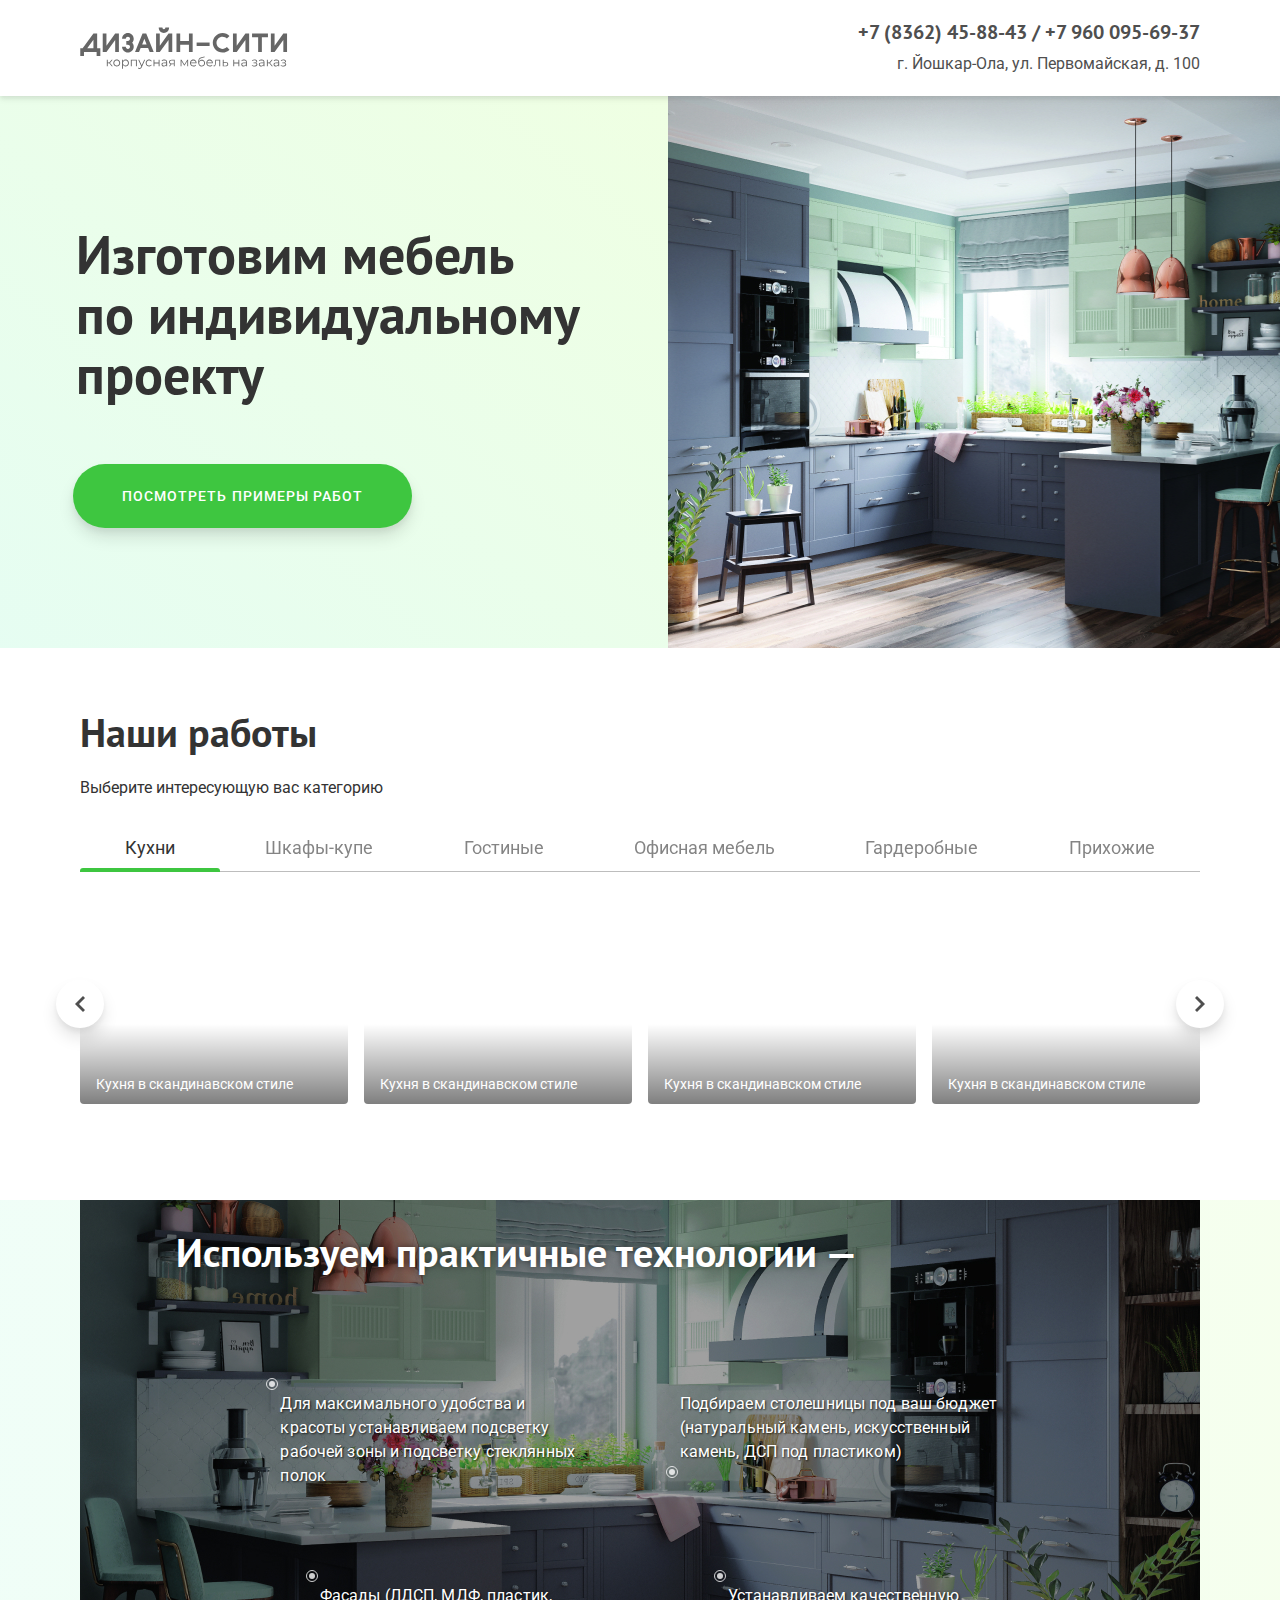
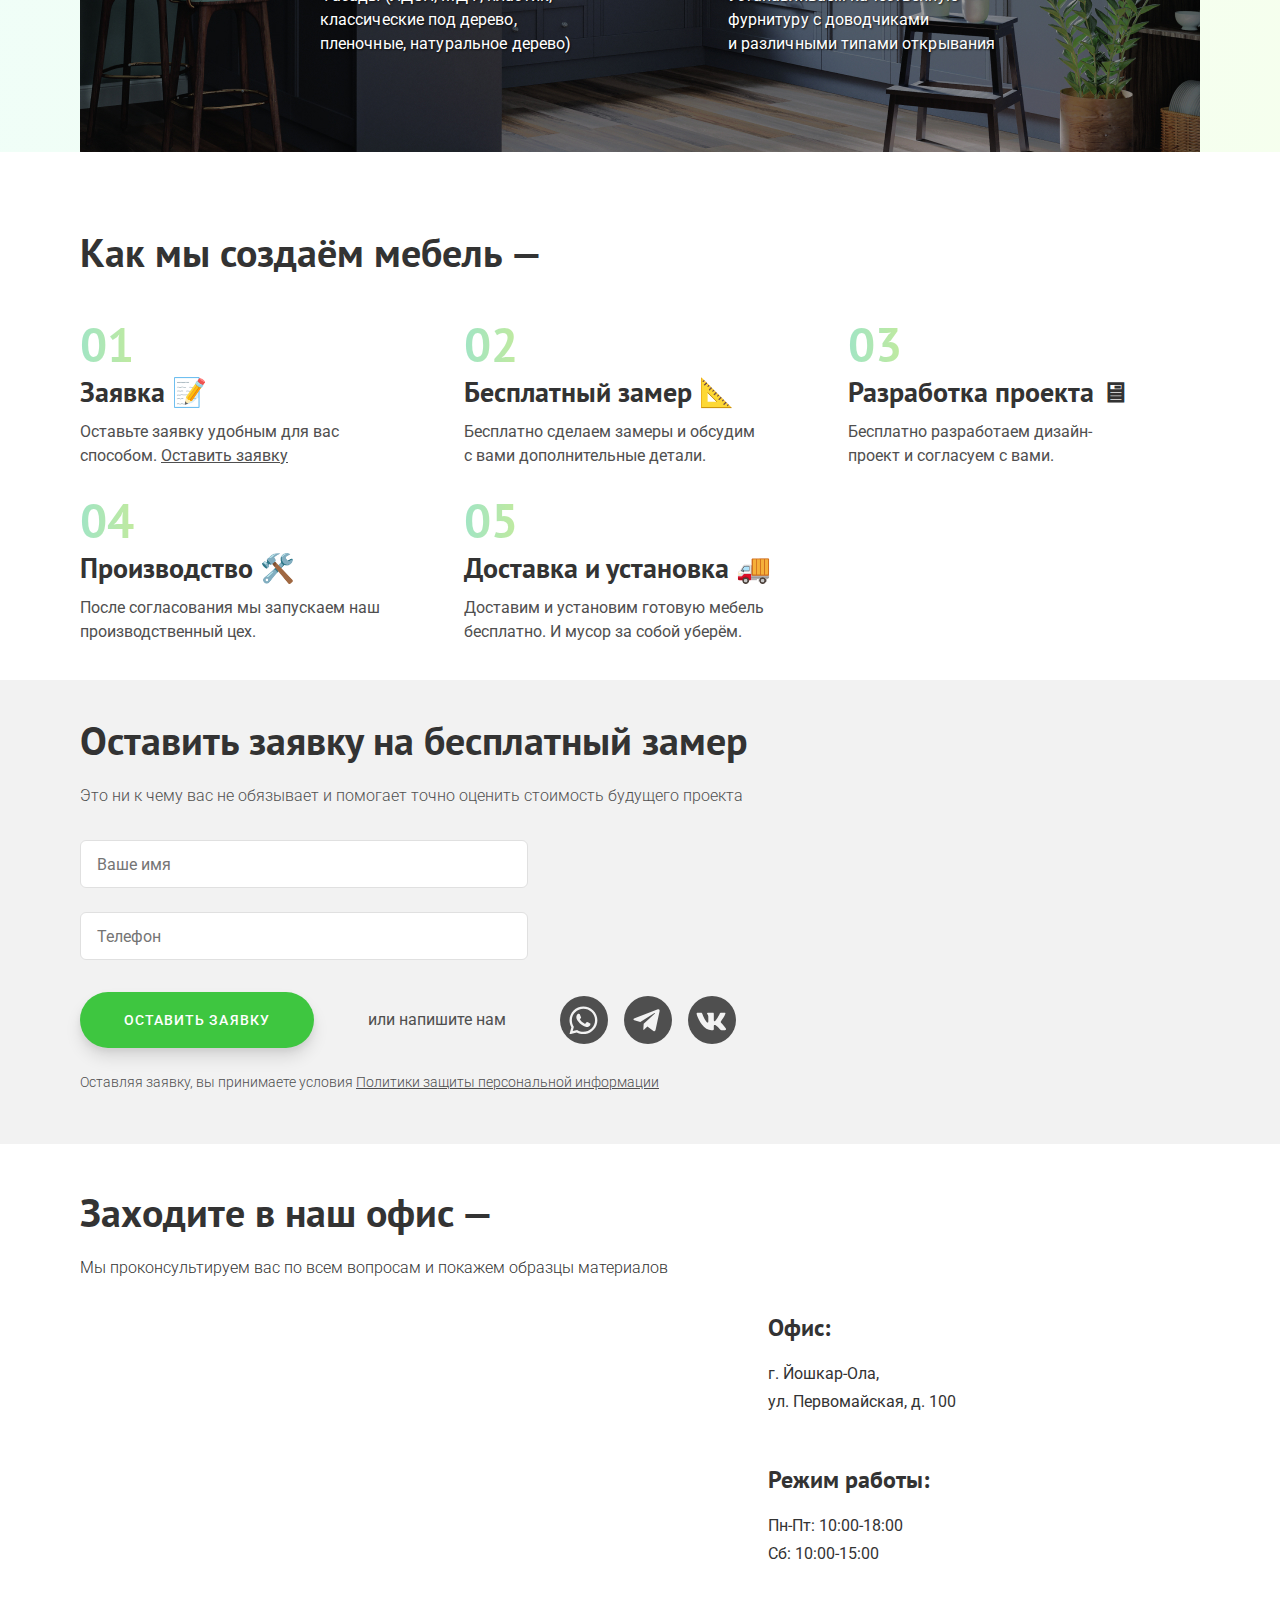
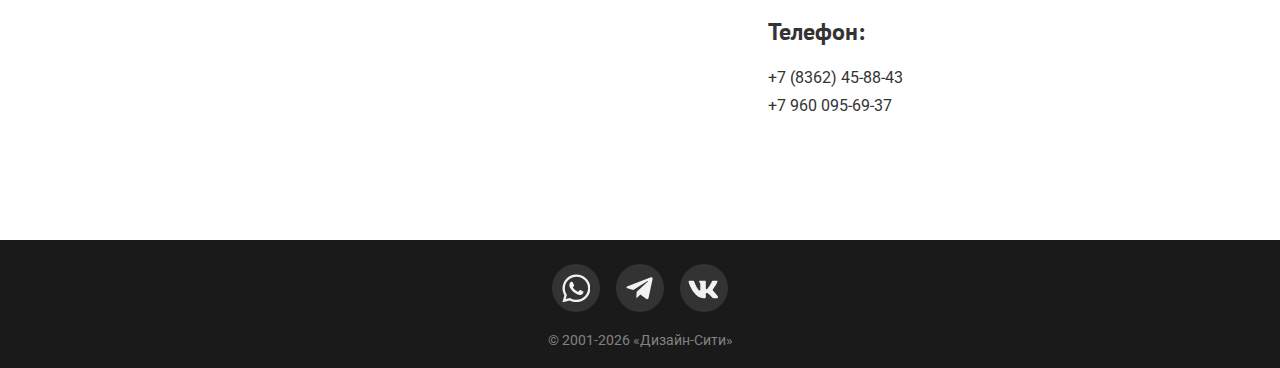
==== commit 209d2d12: "upd" ====
--- a/index.html
+++ b/index.html
@@ -16,7 +16,7 @@
           <a class="page-header__logo">
             <picture>
               <source media="(min-width: 768px)" srcset="img/logo-header.svg">
-              <img class="page-header__logo-image" src="img/logo-mobile.svg" width="130px" height="20px;" alt="Логотип «Дизайн-Сити»">
+              <img class="page-header__logo-image" src="img/logo-mobile.svg" width="143px" height="22px;" alt="Логотип «Дизайн-Сити»">
             </picture>
           </a>
           <div class="page-header__info">
@@ -65,8 +65,8 @@
         </div>
         <div class="welcome__col-1">
           <b class="welcome__intro">Изготовим мебель<br>по индивидуальному<br>проекту</b>
-          <a class="button welcome__button welcome__button--mobile" href="#">Посмотреть работы</a>
-          <a class="button welcome__button welcome__button--desktop" href="#">Посмотреть примеры работ</a>
+          <a class="button welcome__button welcome__button--mobile" href="#portfolio">Посмотреть работы</a>
+          <a class="button welcome__button welcome__button--desktop" href="#portfolio">Посмотреть примеры работ</a>
           <a class="welcome__arrow-button" href="#portfolio"></a>
         </div>
       </section>
@@ -79,7 +79,7 @@
         </div>
 
         <nav class="tab-nav">
-          <ul class="tab-nav__list">
+          <ul class="tab-nav__list container">
             <li class="tab-nav__item">
               <a class="tab-nav__tab tab-nav__tab--current" data-tab="0">Кухни</a>
             <li class="tab-nav__item">
@@ -102,7 +102,7 @@
           <div class="arrows-wrapper arrows-wrapper--left">
             <div class="arrow arrow--left"></div>
           </div>
-          <div class="portfolio__gallery-wrapper">
+          <div class="portfolio__gallery-wrapper container">
 
             <div class="portfolio__gallery gallery" style="display: flex">
 
@@ -381,22 +381,22 @@
 
       <section class="technologies">
 
+        <h2 class="technologies__title index-h2 container">Используем практичные технологии —</h2>
         <div class="technologies__image">
-          <h2 class="technologies__title index-h2">Используем практичные технологии —</h2>
-          <span class="technologies__dot technologies__dot--1"></span>
           <div class="technologies__text technologies__text--1">
+            <span class="technologies__dot technologies__dot--1"></span>
             Для максимального удобства и красоты устанавливаем подсветку рабочей зоны и подсветку стеклянных полок
           </div>
-          <span class="technologies__dot technologies__dot--2"></span>
           <div class="technologies__text technologies__text--2">
+            <span class="technologies__dot technologies__dot--2"></span>
             Подбираем столешницы под ваш бюджет (натуральный камень, искусственный камень, ДСП под пластиком)
           </div>
-          <span class="technologies__dot technologies__dot--3"></span>
           <div class="technologies__text technologies__text--3">
+            <span class="technologies__dot technologies__dot--3"></span>
             Фасады (ЛДСП, МДФ, пластик, классические под дерево, пленочные, натуральное дерево)
           </div>
-          <span class="technologies__dot technologies__dot--4"></span>
           <div class="technologies__text technologies__text--4">
+            <span class="technologies__dot technologies__dot--4"></span>
             Устанавливаем качественную фурнитуру с доводчиками и различными типами открывания
           </div>
         </div>
@@ -410,17 +410,17 @@
           <li class="process__item">
             <b class="process__item-number">01</b>
             <h3>Заявка 📝</h3>
-            <p>Оставьте заявку удобным для вас способом.</p>
+            <p>Оставьте заявку удобным для вас способом. <a href="#">Оставить заявку</a></p>
           </li>
           <li class="process__item">
             <b class="process__item-number">02</b>
             <h3>Бесплатный замер 📐</h3>
-            <p>Бесплатно сделаем замеры и обсудим с вами дополнительные детали.</p>
+            <p>Бесплатно сделаем замеры и обсудим с вами дополнительные детали.</p>
           </li>
           <li class="process__item">
             <b class="process__item-number">03</b>
             <h3>Разработка проекта 🖥</h3>
-            <p>Бесплатно разработаем дизайн-проект и согласуем с вами.</p>
+            <p>Бесплатно разработаем дизайн-проект и согласуем с вами.</p>
           </li>
           <li class="process__item">
             <b class="process__item-number">04</b>
@@ -479,7 +479,7 @@
               </ul>
             </div>
           </form>
-          <p class="request__note">Оставляя заявку, вы принимаете условия <a href="#">Политики защиты персональной информации</a></p>
+          <p class="request__note">Оставляя заявку, вы принимаете условия <br><a href="#">Политики защиты персональной информации</a></p>
         </div>
       </section>
 
@@ -489,16 +489,16 @@
           <p class="contacts__appeal">Мы проконсультируем вас по всем вопросам и покажем образцы материалов</p>
         </div>
         <div class="contacts__container">
-          <div class="contacts__wrapper">
-            <div class="contacts__office" style="width: 200px">
+          <div class="contacts__wrapper container">
+            <div class="contacts__office">
               <h3 class="contacts__subtitle">Офис:</h3>
               <p class="contacts__text">г. Йошкар-Ола,<br>ул. Первомайская, д. 100</p>
             </div>
-            <div class="contacts__shedule" style="width: 168px">
+            <div class="contacts__shedule">
               <h3 class="contacts__subtitle">Режим работы:</h3>
               <p class="contacts__text">Пн-Пт: 10:00-18:00<br>Сб: 10:00-15:00</p>
             </div>
-            <div class="phone" style="width: 168px">
+            <div class="contacts__phone">
               <h3 class="contacts__subtitle">Телефон:</h3>
               <p class="contacts__text">+7 (8362) 45-88-43<br>+7 960 095-69-37</p>
             </div>
--- a/css/style.css
+++ b/css/style.css
@@ -18,7 +18,6 @@
 img {
   max-width: 100%;
   height: auto;
-  vertical-align: bottom;
 }
 
 .visually-hidden:not(:focus):not(:active),
@@ -40,19 +39,21 @@
   padding: 0 16px;
 }
 
-@media (min-width: 768px) {
+@media (min-width: 360px) {
   .container {
+    margin: 0 auto;
     padding: 0 24px;
+    box-sizing: border-box;
+    max-width: 960px;
   }
 }
 @media (min-width: 1168px) {
   .container {
     margin: 0 auto;
-    max-width: 1120px;
+    max-width: 1168px;
   }
 }
 .index-h2 {
-  padding: 0;
   margin: 0;
   font-family: "PT Sans", Arial, sans-serif;
   font-size: 24px;
@@ -60,6 +61,12 @@
   font-weight: 700;
 }
 
+@media (min-width: 768px) {
+  .index-h2 {
+    font-size: 32px;
+    line-height: 40px;
+  }
+}
 @media (min-width: 1168px) {
   .index-h2 {
     font-size: 40px;
@@ -70,7 +77,7 @@
   display: inline-block;
   margin: 0 auto;
   font-family: "Roboto", Arial, sans-serif;
-  font-size: 12px;
+  font-size: 14px;
   font-weight: 500;
   line-height: 1;
   letter-spacing: 0.075em;
@@ -86,23 +93,11 @@
   box-shadow: 0px 1px 2px rgba(0, 0, 0, 0.05), 0px 1px 3px rgba(0, 0, 0, 0.1);
 }
 
-@media (min-width: 768px) {
-  .button {
-    font-size: 12px;
-    line-height: 12px;
-  }
-}
-@media (min-width: 1168px) {
-  .button {
-    font-size: 14px;
-    line-height: 14px;
-  }
-}
 .page-header {
   position: relative;
   z-index: 5;
   box-sizing: border-box;
-  padding-top: 10px;
+  padding-top: 17px;
   height: 56px;
   box-shadow: 0px 2px 4px rgba(0, 0, 0, 0.06), 0px 4px 6px rgba(0, 0, 0, 0.06);
 }
@@ -128,11 +123,12 @@
   }
 
   .page-header {
-    padding-top: 16px;
+    padding-top: 14px;
     height: auto;
   }
 
   .page-header__logo-image {
+    margin-top: 8px;
     width: 156px;
     height: 36px;
   }
@@ -143,11 +139,12 @@
   }
 
   .page-header__info {
-    margin-bottom: 15px;
+    margin-bottom: 14px;
     text-align: right;
     font-weight: 400;
     font-size: 14px;
     line-height: 24px;
+    color: #4F4F4F;
   }
 
   .page-header__address {
@@ -165,11 +162,11 @@
   }
 
   .page-header__phone {
+    margin-bottom: 4px;
     font-family: "PT Sans", Arial, sans-serif;
-    font-size: 20px;
+    font-size: 18px;
     font-weight: 700;
     position: relative;
-    margin-left: 51px;
     text-align: right;
   }
   .page-header__phone--phone {
@@ -194,10 +191,13 @@
   }
 }
 @media (min-width: 1168px) {
+  .page-header {
+    padding-top: 20px;
+  }
+
   .page-header__info {
-    margin-bottom: 15px;
+    margin-bottom: 20px;
     font-size: 16px;
-    line-height: 28px;
   }
 
   .page-header__logo-image {
@@ -206,19 +206,9 @@
     margin-top: 4px;
   }
 
-  .page-header__address--pin {
-    top: 7px;
-    left: -19px;
-  }
-
   .page-header__phone {
-    margin-left: 60px;
-  }
-  .page-header__phone--phone {
-    top: 8px;
-  }
-  .page-header__phone--mobile {
-    top: 35px;
+    margin-bottom: 8px;
+    font-size: 20px;
   }
 }
 @media (min-width: 1168px) {
@@ -406,127 +396,114 @@
 }
 .welcome__col-1 {
   position: relative;
-  padding-top: 16px;
+  padding-top: 32px;
+  padding-bottom: 20px;
   box-sizing: border-box;
   width: 100%;
-  height: 90vw;
-  background-color: #ffffff;
-}
-.welcome__col-1::before {
+  background: linear-gradient(40.12deg, rgba(85, 242, 167, 0.15) 0%, rgba(148, 255, 64, 0.15) 100%);
+}
+
+.welcome__intro {
+  font-family: "PT Sans", Arial, sans-serif;
+}
+
+.welcome__button {
+  position: relative;
+  margin: 0 auto 32px;
+  padding: 21px 47px;
+  background: #3EC640;
+  border-radius: 32px;
+}
+.welcome__button:hover {
+  background: #46E049;
+}
+.welcome__button--desktop {
+  display: none;
+}
+
+.welcome {
+  text-align: center;
+  margin-bottom: 16px;
+}
+
+.welcome__image {
+  height: 52.5vw;
+  background-size: cover;
+  background-image: url("../img/welcome-bg-2.jpg");
+  background-repeat: no-repeat;
+  background-position: 50% 50%;
+}
+
+.welcome__intro {
+  position: relative;
+  z-index: 1;
+  margin-bottom: 32px;
+  display: block;
+  text-align: center;
+  font-size: 9.375vw;
+  font-weight: 700;
+  line-height: 11.25vw;
+}
+
+.welcome__arrow-button {
+  display: block;
+  position: relative;
+  width: 48px;
+  height: 48px;
+  margin: 0 auto;
+}
+.welcome__arrow-button::before {
   content: "";
   position: absolute;
+  width: 24px;
+  height: 24px;
   top: 0;
   left: 0;
-  width: inherit;
-  height: inherit;
-  background: linear-gradient(45deg, #55F2A7 0%, #94FF40 100%);
-  opacity: 0.15;
-}
-
-.welcome__intro {
-  font-family: "PT Sans", Arial, sans-serif;
-}
-
-.welcome__button {
-  position: relative;
-  margin: 0 auto 30px;
-  padding: 18px 40px;
-  background: #3EC640;
-  border-radius: 24px;
-}
-.welcome__button:hover {
-  background: #46E049;
-}
-.welcome__button--desktop {
-  display: none;
-}
-
-@media (max-width: 767px) {
-  .welcome {
-    text-align: center;
-    margin-bottom: 16px;
-  }
-
-  .welcome__image {
-    height: 52.5vw;
-    background-size: 100vw auto;
-    background-image: url("../img/welcome-bg-2.jpg");
-    background-repeat: no-repeat;
-    background-position: 50% 50%;
-  }
-
-  .welcome__intro {
-    position: relative;
-    z-index: 1;
-    margin-bottom: 24px;
-    display: block;
-    text-align: center;
-    font-size: 30px;
-    font-weight: 700;
-    line-height: 40px;
-  }
-
-  .welcome__arrow-button {
-    display: block;
-    position: relative;
-    width: 10vw;
-    height: 10vw;
-    margin: 0 auto;
-  }
-  .welcome__arrow-button::before {
-    content: "";
-    position: absolute;
-    width: 5vw;
-    height: 5vw;
-    top: 0;
-    left: 0;
-    right: 0;
-    margin: 0 auto;
-    border-bottom: 2px solid #333333;
-    border-right: 2px solid #333333;
-    transform: rotate(45deg);
-  }
-}
+  right: 0;
+  margin: 0 auto;
+  border-bottom: 2px solid #333333;
+  border-right: 2px solid #333333;
+  transform: rotate(45deg);
+}
+
 @media (min-width: 768px) {
   .welcome {
-    margin-bottom: 24px;
+    margin-bottom: 32px;
     display: flex;
     justify-content: space-between;
-    background-image: url("../img/welcome-bg-2.jpg");
-    background-size: auto 100%;
-    background-repeat: no-repeat;
-    background-position: 100% 50%;
+  }
+
+  .welcome__arrow-button {
+    display: none;
   }
 
   .welcome__image {
-    display: none;
+    height: auto;
+    width: 46.9%;
+    order: 2;
   }
 
   .welcome__button {
     margin: 0;
-    padding: 22px 42px;
+    padding: 21px 47px;
     border-radius: 28px;
   }
 
   .welcome__col-1 {
     margin: 0;
     padding: 0;
-    padding-top: 144px;
-    padding-bottom: 144px;
-    width: 52.2vw;
+    padding-top: 96px;
+    padding-bottom: 80px;
+    width: 53.1%;
     height: auto;
     text-align: center;
   }
-  .welcome__col-1::before {
-    width: 100%;
-    height: 100%;
-  }
 
   .welcome__intro {
     display: block;
-    margin-bottom: 56px;
-    font-size: 36px;
-    line-height: 48px;
+    margin-bottom: 36px;
+    font-size: 38px;
+    line-height: 44px;
   }
 }
 @media (min-width: 1168px) {
@@ -535,17 +512,26 @@
   }
 
   .welcome__col-1 {
-    padding-top: 132px;
+    padding-top: 128px;
     padding-bottom: 120px;
+    width: 52.2%;
+  }
+
+  .welcome__image {
+    width: 47.8%;
   }
 
   .welcome__intro {
+    margin-bottom: 60px;
     font-size: 54px;
     line-height: 60px;
+    text-align: left;
+    float: right;
+    margin-right: 88px;
   }
 
   .welcome__button {
-    padding: 25px 50px;
+    padding: 25px 49px;
     border-radius: 32px;
   }
   .welcome__button--mobile {
@@ -553,29 +539,24 @@
   }
   .welcome__button--desktop {
     display: inline-block;
-  }
-}
-@media (min-width: 1280px) {
-  .welcome__col-1 {
-    text-align: left;
-  }
-
-  .welcome__intro {
     float: right;
-    margin-right: 88px;
-  }
-
-  .welcome__button {
-    float: right;
-    margin-right: 264px;
+    margin-right: 256px;
   }
 }
 @keyframes line-grow {
   0% {
-    transform: scaleX(0);
+    opacity: 0;
   }
   100% {
-    transform: scaleX(1);
+    opacity: 1;
+  }
+}
+@keyframes line-grow-out {
+  0% {
+    opacity: 1;
+  }
+  100% {
+    opacity: 0;
   }
 }
 .tab-nav {
@@ -586,8 +567,6 @@
 .tab-nav__list {
   position: relative;
   list-style: none;
-  margin: 0;
-  padding: 0;
   padding-bottom: 48px;
   margin-bottom: -48px;
   white-space: nowrap;
@@ -598,7 +577,7 @@
   position: absolute;
   top: 47px;
   width: 754px;
-  left: 24px;
+  left: 16px;
   height: 1px;
   background-color: #bdbdbd;
 }
@@ -612,14 +591,6 @@
   opacity: 0.6;
   cursor: pointer;
 }
-.tab-nav__tab:hover {
-  opacity: 1;
-  background: rgba(62, 198, 64, 0.15);
-  border-radius: 4px;
-}
-.tab-nav__tab:active {
-  background: rgba(62, 198, 64, 0.3);
-}
 
 .tab-nav__tab--current {
   opacity: 1;
@@ -628,21 +599,18 @@
   content: "";
   position: absolute;
   bottom: 0;
-  left: 24px;
-  right: 24px;
+  left: 0;
+  right: 0;
   z-index: 10;
   height: 4px;
   background: #3EC640;
-  border-radius: 4px 4px 0 0;
-  animation: line-grow 0.3s;
+  border-radius: 3px 3px 0 0;
+  animation: line-grow 0.3s ease;
 }
 
 .tab-nav__item {
   display: inline-block;
 }
-.tab-nav__item:last-child .tab-nav__tab {
-  margin-right: 16px;
-}
 
 .portfolio__gallery {
   display: none;
@@ -651,12 +619,9 @@
 .gallery {
   display: flex;
   margin: 0;
-  padding: 0 16px;
+  padding: 0;
   list-style: none;
   transition: all 0.3s ease;
-}
-.gallery--cupboards, .gallery--living, .gallery--office, .gallery--wardrobe, .gallery--lobby {
-  display: none;
 }
 
 .gallery__item {
@@ -666,6 +631,9 @@
 .gallery__item img {
   border-radius: 4px 4px 0px 0px;
   width: 100%;
+}
+.gallery__item:last-child .gallery__card {
+  margin-right: 16px;
 }
 
 .gallery__card {
@@ -766,27 +734,36 @@
 
 @media (max-width: 767px) {
   .portfolio {
-    min-height: 448px;
     box-sizing: border-box;
+    margin-bottom: 48px;
+  }
+
+  .portfolio__title {
+    padding-top: 16px;
+  }
+
+  .portfolio__text {
+    display: none;
+    color: #4f4f4f;
+  }
+
+  .portfolio__toggles {
+    display: none;
+  }
+}
+@media (min-width: 360px) {
+  .tab-nav__list::after {
+    left: 24px;
+  }
+}
+@media (min-width: 768px) {
+  .portfolio {
+    margin-bottom: 72px;
   }
 
   .portfolio__title {
     padding-top: 16px;
     margin-bottom: 16px;
-  }
-
-  .portfolio__text {
-    display: none;
-  }
-
-  .portfolio__toggles {
-    display: none;
-  }
-}
-@media (min-width: 768px) {
-  .portfolio__title {
-    padding-top: 16px;
-    margin-bottom: 24px;
   }
 
   .portfolio__text {
@@ -798,65 +775,68 @@
     display: flex;
     justify-content: space-between;
     overflow-x: visible;
+  }
+  .tab-nav__list::after {
+    width: auto;
+    right: 24px;
+  }
+
+  .tab-nav__item {
+    margin: 0;
+    flex-grow: 1;
+    text-align: center;
+    transition: all 0.1s ease;
+  }
+
+  .tab-nav__tab {
+    margin: 0;
+    padding: 0;
+    width: 100%;
+    transition: all 0.1s ease;
+  }
+
+  .gallery__item {
+    cursor: pointer;
+  }
+  .gallery__item:last-child .gallery__card {
     margin-right: 24px;
-    margin-left: 24px;
-  }
-
-  .tab-nav__item {
-    margin: 0;
-    transition: all 0.1s ease;
-  }
-  .tab-nav__item:first-child .tab-nav__tab {
-    margin-left: 0px;
-  }
-  .tab-nav__item:last-child .tab-nav__tab {
-    margin-right: 0px;
+  }
+}
+@media (min-width: 1168px) {
+  .portfolio {
+    margin-bottom: 96px;
+  }
+
+  .portfolio__title {
+    margin-bottom: 24px;
+  }
+
+  .portfolio__text {
+    margin-bottom: 24px;
+  }
+
+  .portfolio__gallery-wrapper {
+    overflow-x: hidden;
+  }
+
+  .tab-nav::after {
+    margin: 0 24px;
   }
 
   .tab-nav__tab {
-    margin: 0;
-    transition: all 0.1s ease;
-  }
-
+    font-size: 18px;
+  }
+  .tab-nav__tab:hover {
+    opacity: 1;
+    background: rgba(62, 198, 64, 0.15);
+    border-radius: 4px;
+  }
+  .tab-nav__tab:active {
+    background: rgba(62, 198, 64, 0.3);
+  }
   .tab-nav__tab--current:hover {
     cursor: default;
     background-color: inherit;
-  }
-
-  .gallery__item {
-    cursor: pointer;
-  }
-  .gallery__item:first-child {
-    margin-left: 24px;
-  }
-  .gallery__item:first-child .gallery__card {
-    margin-left: 0;
-  }
-  .gallery__item:last-child {
-    margin-right: 0px;
-    padding-right: 24px;
-  }
-}
-@media (min-width: 1168px) {
-  .portfolio {
-    margin-bottom: 48px;
-  }
-
-  .portfolio__text {
-    margin-bottom: 24px;
-  }
-
-  .tab-nav {
-    margin: 0 auto;
-    max-width: 1168px;
-  }
-  .tab-nav::after {
-    margin: 0 24px;
-  }
-
-  .tab-nav__tab {
-    padding: 0 48px;
-    font-size: 18px;
   }
 
   .portfolio__gallery-wrapper {
@@ -1038,21 +1018,25 @@
   margin: 0;
   color: #4f4f4f;
 }
+.process__item p a {
+  color: inherit;
+}
 
 @media (min-width: 768px) {
   .process__list {
     padding: 0;
     margin: 0;
-    margin-bottom: 40px;
     display: flex;
     flex-wrap: wrap;
+    justify-content: space-between;
   }
 
   .process__item-number {
     display: block;
     position: absolute;
-    top: 48px;
+    top: 28px;
     left: 0px;
+    font-family: "PT Sans", Arial, sans-serif;
     font-weight: 700;
     font-size: 48px;
     line-height: 48px;
@@ -1065,63 +1049,62 @@
 
   .process__title {
     margin: 0;
+    margin-bottom: 4px;
   }
 
   .process__item {
-    width: 320px;
+    flex-basis: 320px;
+    max-width: 400px;
+    flex-grow: 1;
     font-size: 20px;
     line-height: 32px;
     font-weight: 700;
   }
+  .process__item:nth-child(1), .process__item:nth-child(3) {
+    padding-right: 32px;
+  }
   .process__item:last-child {
-    width: 328px;
-  }
-  .process__item:nth-child(odd) {
-    margin-right: 80px;
+    flex-grow: 0;
   }
 
   .process__item h3 {
     margin: 0;
-    margin-top: 40px;
-    font-size: 20px;
+    margin-top: 84px;
+    margin-bottom: 12px;
+    font-size: 28px;
     line-height: 32px;
     font-weight: 700;
   }
 
   .process__item p {
     margin: 0;
-    font-size: 18px;
+    font-size: 16px;
     line-height: 24px;
     font-weight: 400;
   }
 }
 @media (min-width: 1168px) {
+  .process__title {
+    margin-bottom: 20px;
+  }
+
   .process__list {
-    margin-bottom: 56px;
+    justify-content: flex-start;
   }
 
   .process__item h3 {
-    margin-top: 104px;
     margin-bottom: 12px;
     font-size: 28px;
   }
 
   .process__item {
-    padding-right: 16px;
-    width: 352px;
+    padding: 0;
+    margin-right: 64px;
+    max-width: 320px;
     box-sizing: border-box;
   }
-  .process__item:nth-child(odd) {
+  .process__item:nth-child(3) {
     margin-right: 0;
-  }
-  .process__item:last-child {
-    width: 352px;
-  }
-  .process__item:nth-child(1), .process__item:nth-child(2), .process__item:nth-child(4) {
-    margin-right: 32px;
-  }
-  .process__item:nth-child(4), .process__item:nth-child(5) {
-    margin-top: -24px;
   }
 }
 .request {
@@ -1164,11 +1147,11 @@
 .request__button {
   display: block;
   margin: 32px auto 24px;
-  padding: 18px 42px;
+  padding: 21px 50px;
   color: #ffffff;
   background: #3EC640;
   border: none;
-  border-radius: 24px;
+  border-radius: 32px;
 }
 .request__button:hover {
   background: #46E049;
@@ -1199,7 +1182,7 @@
   text-align: center;
   font-size: 12px;
   line-height: 16px;
-  font-weight: 400;
+  font-weight: 300;
 }
 .request__note a {
   color: #4f4f4f;
@@ -1207,16 +1190,16 @@
 
 @media (min-width: 768px) {
   .request {
-    padding-top: 32px;
-    padding-bottom: 40px;
+    padding-top: 24px;
+    padding-bottom: 28px;
   }
 
   .request__title {
+    margin-bottom: 16px;
+  }
+
+  .request__text {
     margin-bottom: 24px;
-  }
-
-  .request__text {
-    margin-bottom: 32px;
   }
 
   .request__form-input {
@@ -1229,15 +1212,15 @@
 
   .request__button {
     margin: 0;
-    padding: 22px 54px;
+    padding: 21px 44px;
     display: inline-block;
     border-radius: 28px;
   }
 
   .request__text-write {
     text-align: left;
-    margin: auto 51px;
-    font-size: 18px;
+    margin: auto 54px;
+    font-size: 16px;
   }
 
   .request__social-list {
@@ -1247,7 +1230,7 @@
   .request__wrapper {
     display: flex;
     margin-top: 32px;
-    margin-bottom: 28px;
+    margin-bottom: 24px;
     vertical-align: middle;
   }
 
@@ -1255,6 +1238,10 @@
     margin: 0;
     font-size: 14px;
     line-height: 20px;
+    text-align: left;
+  }
+  .request__note br {
+    display: none;
   }
 }
 @media (min-width: 1168px) {
@@ -1263,9 +1250,12 @@
     padding-bottom: 52px;
   }
 
-  .request__button {
-    padding: 21px 52px;
-    font-size: 13px;
+  .request__title {
+    margin-bottom: 24px;
+  }
+
+  .request__text {
+    margin-bottom: 32px;
   }
 
   .request__wrapper {
@@ -1283,10 +1273,6 @@
   margin: 0;
   margin-bottom: 16px;
   font-weight: 300;
-}
-
-.contacts__wrapper {
-  margin: 0 16px;
 }
 
 .contacts__title {
@@ -1308,13 +1294,31 @@
   line-height: 28px;
 }
 
+.contacts__office, .contacts__shedule {
+  flex-basis: 200px;
+  margin-right: 32px;
+}
+
+.contacts__phone {
+  flex-basis: 168px;
+}
+
+@media (min-width: 680px) {
+  .contacts__wrapper {
+    display: flex;
+    justify-content: space-between;
+    flex-wrap: wrap;
+  }
+}
 @media (min-width: 768px) {
   .contacts__title {
-    margin-bottom: 32px;
+    margin-bottom: 16px;
   }
 
   .contacts__wrapper {
     display: flex;
+    margin-bottom: 24px;
+    justify-content: space-between;
   }
 
   .contacts__subtitle {
@@ -1324,26 +1328,18 @@
 
   .contacts__text {
     margin: 0;
-    line-height: 32px;
-  }
-
-  .contacts__office {
-    margin-right: 9.896vw;
-  }
-
-  .contacts__shedule {
-    margin-right: 14.0625vw;
   }
 
   .contacts iframe {
-    height: 416px;
+    margin: 0;
+    height: 400px;
   }
 }
 @media (min-width: 1168px) {
   .contacts {
     padding-top: 48px;
     margin: 0 auto;
-    max-width: 1120px;
+    max-width: 1168px;
   }
 
   .contacts__title {
@@ -1356,11 +1352,16 @@
     font-weight: 700;
   }
 
+  .contacts__appeal {
+    margin-bottom: 32px;
+  }
+
   .contacts__text {
-    margin-bottom: 40px;
+    margin-bottom: 48px;
   }
 
   .contacts__container {
+    padding: 0 24px;
     display: flex;
   }
   .contacts__container iframe {
@@ -1371,7 +1372,9 @@
   }
 
   .contacts__wrapper {
-    flex-direction: column;
+    margin: 0;
+    padding: 0;
+    display: block;
     order: 2;
   }
 
@@ -1474,30 +1477,16 @@
 
 .technologies {
   position: relative;
-  margin-top: -80px;
   margin-bottom: 32px;
-}
-
-.technologies__title {
-  position: relative;
-  margin-left: 36px;
-  margin-bottom: 32px;
-  color: #f2f2f2;
-  text-shadow: 0px 0px 6px rgba(0, 0, 0, 0.75);
-  z-index: 5;
-}
-
-.technologies__image {
-  position: relative;
   padding-top: 24px;
-  height: 584px;
+  padding-bottom: 32px;
   box-sizing: border-box;
   background-image: url("../img/technologies-image.jpg");
   background-size: auto 100%;
   background-position: 50% 50%;
   background-repeat: no-repeat;
 }
-.technologies__image::before {
+.technologies::before {
   content: "";
   position: absolute;
   top: 0;
@@ -1508,16 +1497,29 @@
   height: 100%;
 }
 
+.technologies__title {
+  position: relative;
+  margin-left: 12px;
+  margin-bottom: 32px;
+  color: #ffffff;
+  text-shadow: 0px 0px 6px rgba(0, 0, 0, 0.5);
+  z-index: 5;
+}
+
 .technologies__text {
   position: relative;
   margin-left: 36px;
   margin-right: 16px;
   margin-bottom: 32px;
-  text-shadow: 0px 0px 3px rgba(0, 0, 0, 0.75);
+  text-shadow: 1px 1px 2px rgba(0, 0, 0, 0.75);
   font-size: 16px;
   line-height: 24px;
-  color: #e0e0e0;
+  letter-spacing: 0.008em;
+  color: #ffffff;
   z-index: 5;
+}
+.technologies__text--4 {
+  margin-bottom: 0;
 }
 
 .technologies__dot {
@@ -1527,60 +1529,67 @@
   background-image: url("../img/icons/dot.svg");
   background-repeat: no-repeat;
   background-position: center;
-  left: 5%;
+  left: -21px;
+  top: 3px;
   opacity: 0.8;
 }
-.technologies__dot--1 {
-  top: 21%;
-}
-.technologies__dot--2 {
-  top: 43%;
-}
-.technologies__dot--3 {
-  top: 64.9%;
-}
-.technologies__dot--4 {
-  top: 82.7%;
-}
-
+
+@media (min-width: 360px) {
+  .technologies__text {
+    margin-right: 24px;
+  }
+}
 @media (min-width: 768px) {
+  .technologies {
+    margin-top: 0;
+    padding: 0;
+    height: 552px;
+    background-image: url("../img/technologies-image-tablet.jpg");
+  }
   .technologies::before {
-    position: absolute;
-    content: "";
-    top: 88px;
-    width: 100%;
-    height: 512px;
-    background: linear-gradient(90deg, #55F2A7 0%, #94FF40 100%);
-    opacity: 0.15;
+    display: none;
+  }
+
+  .technologies__image {
+    position: relative;
+    height: 100%;
+    margin: 0 auto;
+    margin-top: -72px;
+    width: 720px;
+  }
+
+  .technologies__title {
+    margin: 0 auto;
+    padding-top: 32px;
   }
 
   .technologies__text {
     position: absolute;
+    margin: 0;
   }
   .technologies__text--1 {
-    width: 288px;
+    width: 312px;
     height: 72px;
-    top: 28.1%;
-    left: 5.7%;
-    text-align: right;
+    top: 34.8%;
+    left: 3.1%;
   }
   .technologies__text--2 {
-    width: 328px;
+    width: 320px;
     height: 72px;
-    top: 31.3%;
-    left: 52.1%;
+    top: 34.8%;
+    right: 0;
   }
   .technologies__text--3 {
-    width: 248px;
+    width: 256px;
     height: 72px;
-    top: 67.2%;
-    left: 25.7%;
+    top: 69.6%;
+    left: 10.4%;
   }
   .technologies__text--4 {
-    width: 252px;
+    width: 272px;
     height: 72px;
-    top: 67.2%;
-    left: 60%;
+    top: 69.6%;
+    right: 0;
   }
 
   .technologies__dot {
@@ -1591,20 +1600,55 @@
     background-repeat: no-repeat;
   }
   .technologies__dot--1 {
-    top: 25.4%;
-    left: 30.9%;
+    top: -16px;
+    left: -16px;
   }
   .technologies__dot--2 {
-    top: 45.7%;
-    left: 51.6%;
+    top: 72px;
+    left: -16px;
   }
   .technologies__dot--3 {
-    top: 64.5%;
-    left: 25.2%;
+    top: -16px;
+    left: -16px;
   }
   .technologies__dot--4 {
-    top: 64.5%;
-    left: 59.5%;
+    top: -16px;
+    left: -16px;
+  }
+}
+@media (min-width: 1168px) {
+  .technologies {
+    background-image: url("../img/technologies-image.jpg");
+    background-size: 1120px auto;
+    margin-bottom: 80px;
+  }
+  .technologies::before {
+    display: block;
+    position: absolute;
+    content: "";
+    top: 0;
+    width: 100%;
+    height: 100%;
+    z-index: -1;
+    background: linear-gradient(90deg, rgba(85, 242, 167, 0.15) 0%, rgba(148, 255, 64, 0.15) 100%);
+  }
+
+  .technologies__image {
+    width: 1120px;
+  }
+
+  .technologies__title {
+    padding-left: 120px;
+  }
+
+  .technologies__text--1 {
+    left: 17.9%;
+  }
+  .technologies__text--2, .technologies__text--4 {
+    right: 17.9%;
+  }
+  .technologies__text--3 {
+    left: 21.4%;
   }
 }
 .modal {
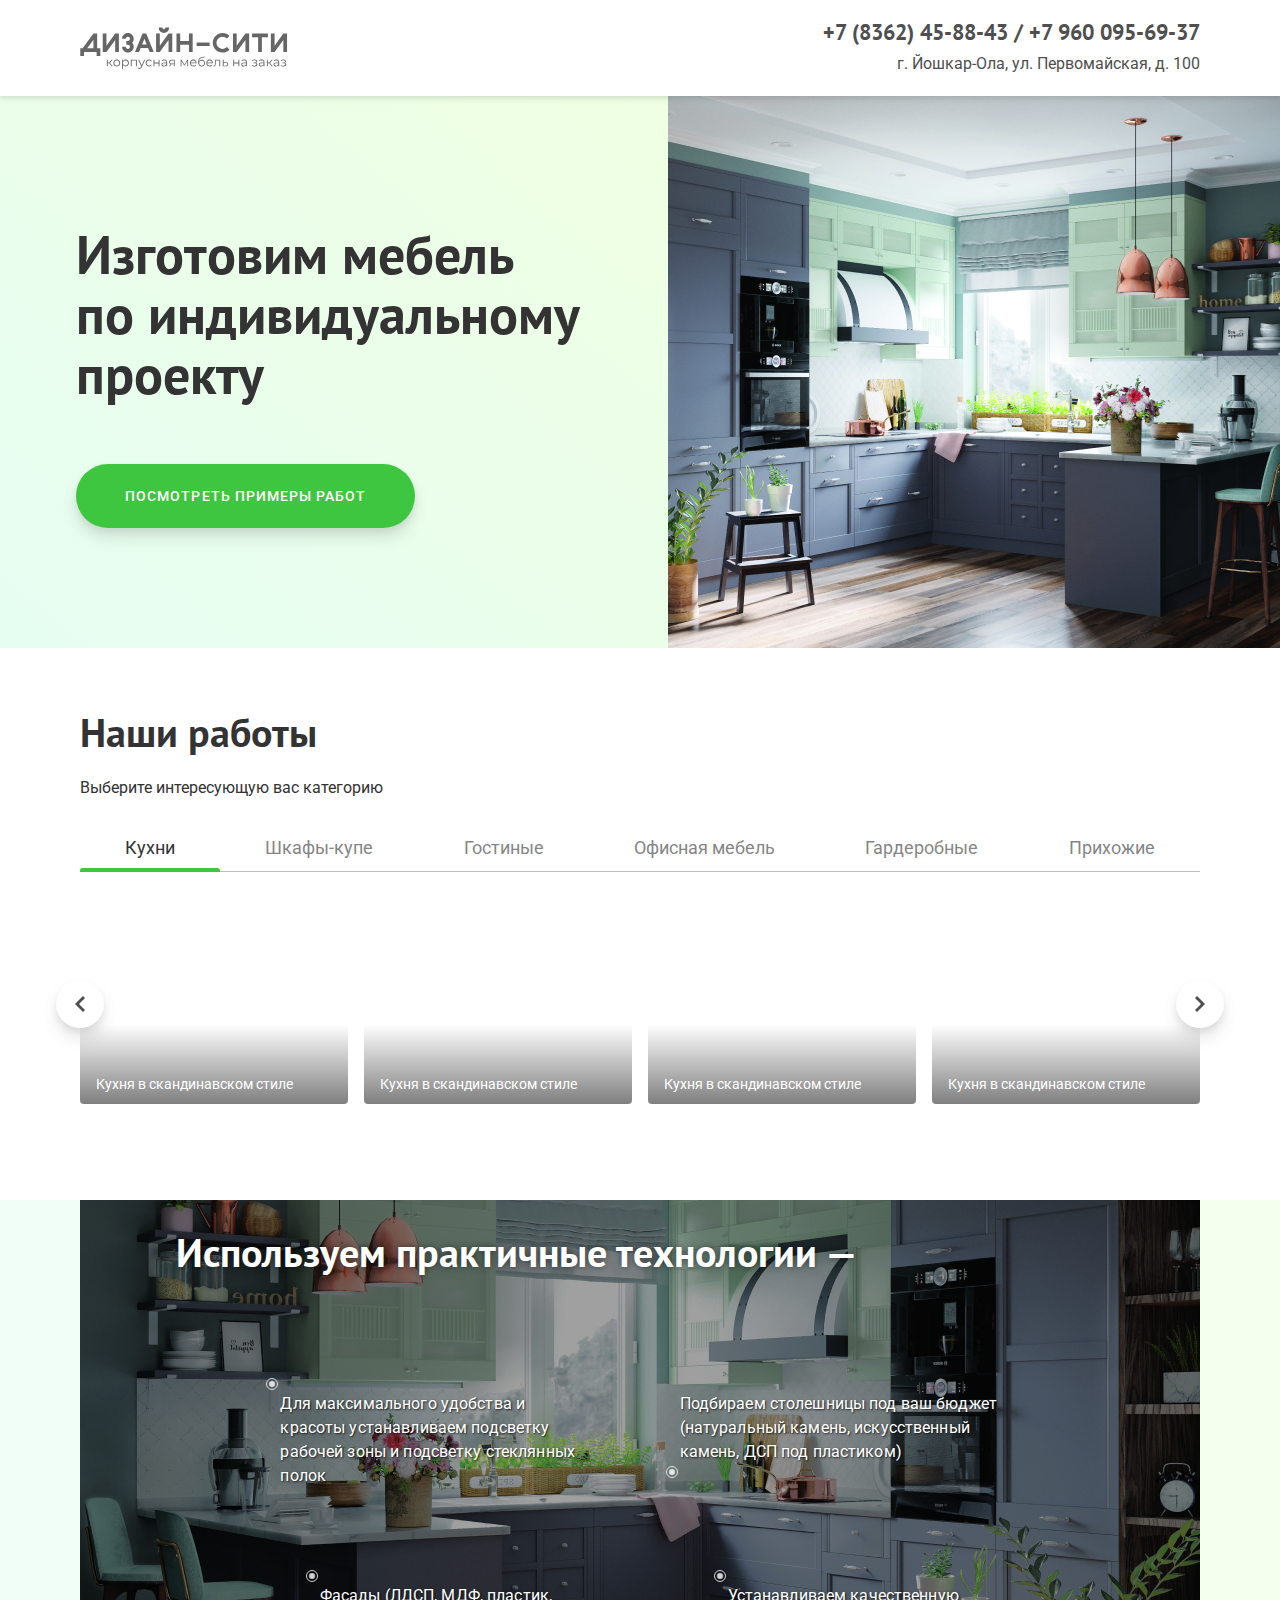
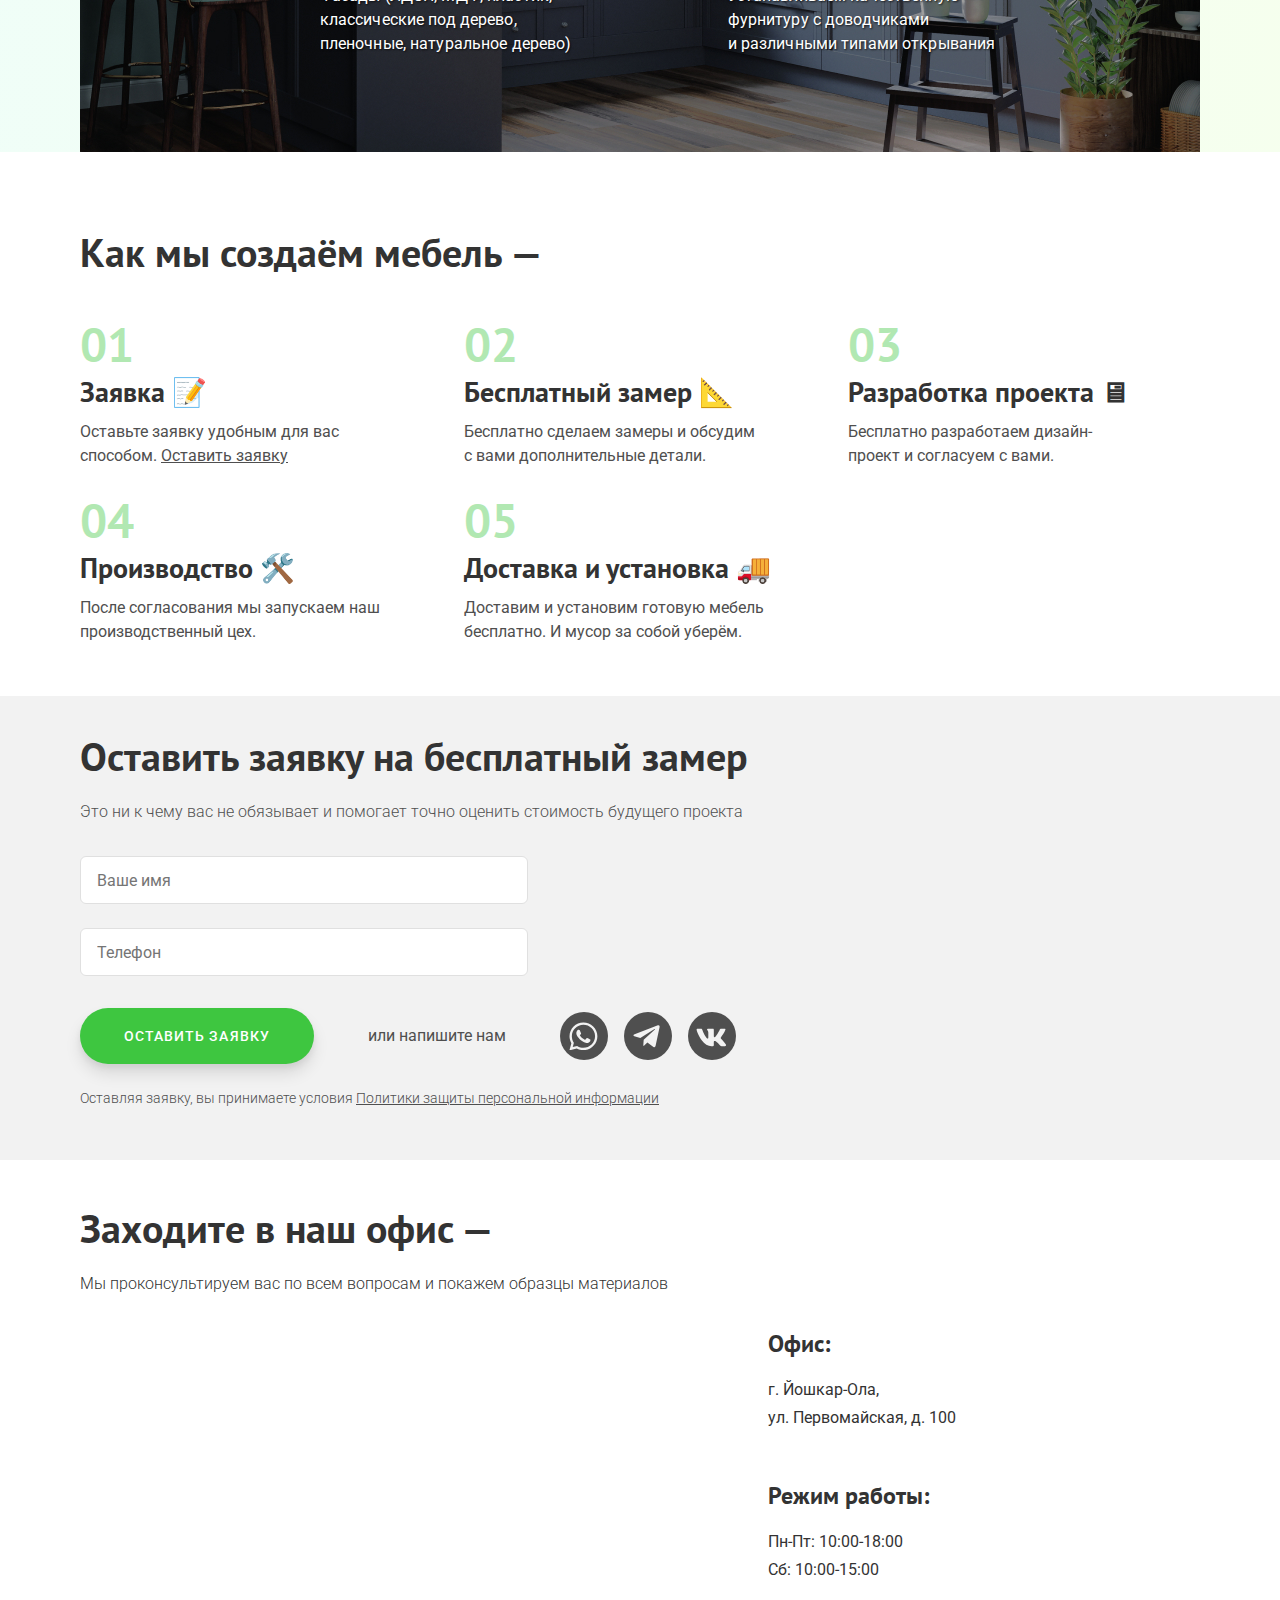
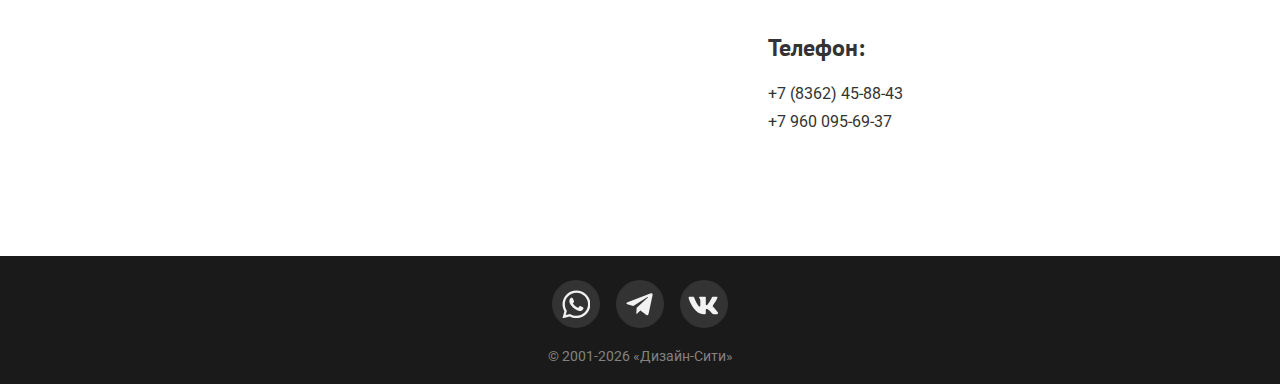
==== commit c0ce2467: "upd" ====
--- a/index.html
+++ b/index.html
@@ -64,9 +64,11 @@
         <div class="welcome__image">
         </div>
         <div class="welcome__col-1">
-          <b class="welcome__intro">Изготовим мебель<br>по индивидуальному<br>проекту</b>
-          <a class="button welcome__button welcome__button--mobile" href="#portfolio">Посмотреть работы</a>
-          <a class="button welcome__button welcome__button--desktop" href="#portfolio">Посмотреть примеры работ</a>
+          <div class="welcome__wrapper">
+            <b class="welcome__intro">Изготовим мебель<br>по индивидуальному<br>проекту</b>
+            <a class="button welcome__button welcome__button--mobile" href="#portfolio">Посмотреть работы</a>
+            <a class="button welcome__button welcome__button--desktop" href="#portfolio">Посмотреть примеры работ</a>
+          </div>
           <a class="welcome__arrow-button" href="#portfolio"></a>
         </div>
       </section>
@@ -96,11 +98,13 @@
         </nav>
 
         <div class="portfolio__scroll-hider">
-          <div class="arrows-wrapper arrows-wrapper--right">
-            <div class="arrow arrow--right"></div>
-          </div>
-          <div class="arrows-wrapper arrows-wrapper--left">
-            <div class="arrow arrow--left"></div>
+          <div class="arrows-container">
+            <div class="arrows-wrapper arrows-wrapper--right">
+              <div class="arrow arrow--right"></div>
+            </div>
+            <div class="arrows-wrapper arrows-wrapper--left">
+              <div class="arrow arrow--left"></div>
+            </div>
           </div>
           <div class="portfolio__gallery-wrapper container">
 
@@ -544,6 +548,14 @@
     <div class="modal">
       <div class="modal__overlay"></div>
       <div class="modal__catalog-item">
+        <div class="arrows-container">
+          <div class="arrows-wrapper arrows-wrapper--right arrows-wrapper--modal">
+            <div class="arrow arrow--right"></div>
+          </div>
+          <div class="arrows-wrapper arrows-wrapper--left arrows-wrapper--modal">
+            <div class="arrow arrow--left"></div>
+          </div>
+        </div>
         <div class="catalog-item__col-1">
           <img src="img/photos/kitchen-1.jpg" alt="">
         </div>
@@ -567,10 +579,6 @@
                 <th>Длина</th>
                 <td>3 м</td>
               </tr>
-              <tr>
-                <th>Стоимость</th>
-                <td>60 000 руб.</td>
-              </tr>
             </tbody>
           </table>
         </div>
--- a/css/style.css
+++ b/css/style.css
@@ -208,7 +208,7 @@
 
   .page-header__phone {
     margin-bottom: 8px;
-    font-size: 20px;
+    font-size: 22px;
   }
 }
 @media (min-width: 1168px) {
@@ -477,6 +477,11 @@
     display: none;
   }
 
+  .welcome__wrapper {
+    display: inline-block;
+    text-align: left;
+  }
+
   .welcome__image {
     height: auto;
     width: 46.9%;
@@ -504,17 +509,23 @@
     margin-bottom: 36px;
     font-size: 38px;
     line-height: 44px;
+    text-align: left;
   }
 }
 @media (min-width: 1168px) {
   .welcome {
     margin-bottom: 48px;
+  }
+
+  .welcome__wrapper {
+    margin-right: 88px;
   }
 
   .welcome__col-1 {
     padding-top: 128px;
     padding-bottom: 120px;
     width: 52.2%;
+    text-align: right;
   }
 
   .welcome__image {
@@ -526,8 +537,6 @@
     font-size: 54px;
     line-height: 60px;
     text-align: left;
-    float: right;
-    margin-right: 88px;
   }
 
   .welcome__button {
@@ -539,8 +548,6 @@
   }
   .welcome__button--desktop {
     display: inline-block;
-    float: right;
-    margin-right: 256px;
   }
 }
 @keyframes line-grow {
@@ -802,6 +809,71 @@
     margin-right: 24px;
   }
 }
+@media (min-width: 960px) {
+  .portfolio__scroll-hider {
+    margin: 0 auto;
+    position: relative;
+    max-width: 1008px;
+  }
+
+  .arrows-container {
+    position: absolute;
+    left: 50%;
+    margin-left: calc(-100% / 2);
+    width: 100%;
+    height: 100%;
+  }
+
+  .arrows-wrapper {
+    display: block;
+    position: absolute;
+    height: 100%;
+    width: 48px;
+    z-index: 5;
+    background-color: #ffffff;
+  }
+  .arrows-wrapper--right {
+    right: 0;
+  }
+  .arrows-wrapper--left {
+    left: 0;
+  }
+
+  .arrow {
+    position: absolute;
+    height: 48px;
+    width: 48px;
+    top: 100px;
+    z-index: 10;
+    background-color: #ffffff;
+    border-radius: 50%;
+    box-shadow: 0px 10px 16px rgba(0, 0, 0, 0.1), 0px 4px 6px rgba(0, 0, 0, 0.06);
+    cursor: pointer;
+    transition: transform 0.15s ease;
+  }
+  .arrow::before {
+    content: "";
+    position: absolute;
+    top: 16px;
+    left: 16px;
+    width: 16px;
+    height: 16px;
+    background-image: url("../img/icons/arrow.svg");
+  }
+  .arrow--right {
+    left: -24px;
+  }
+  .arrow--right:hover {
+    transform: scale(1.11);
+  }
+  .arrow--left {
+    right: -24px;
+    transform: scale(-1, 1);
+  }
+  .arrow--left:hover {
+    transform: scale(-1.11, 1.11);
+  }
+}
 @media (min-width: 1168px) {
   .portfolio {
     margin-bottom: 96px;
@@ -849,16 +921,22 @@
   }
 
   .portfolio__scroll-hider {
-    position: relative;
-    margin: 0 auto;
-    max-width: 1280px;
+    max-width: 1216px;
+  }
+
+  .arrows-container {
+    position: absolute;
+    left: 50%;
+    margin-left: -608px;
+    width: 1216px;
+    height: 100%;
   }
 
   .arrows-wrapper {
     display: block;
     position: absolute;
     height: 100%;
-    width: 80px;
+    width: 48px;
     z-index: 5;
     background-color: #ffffff;
   }
@@ -979,7 +1057,7 @@
   }
 }
 .process {
-  padding-bottom: 36px;
+  padding-bottom: 52px;
 }
 
 .process__item-number {
@@ -1040,10 +1118,7 @@
     font-weight: 700;
     font-size: 48px;
     line-height: 48px;
-    background: linear-gradient(90deg, #17BF6F 0%, #64CC12 100%);
     opacity: 0.4;
-    -webkit-background-clip: text;
-    -webkit-text-fill-color: transparent;
     color: #3EC640;
   }
 
@@ -1660,6 +1735,13 @@
   height: 100%;
   z-index: 500;
 }
+.modal .arrows-container {
+  height: 48px;
+  top: calc(50% - 24px);
+}
+.modal .arrow {
+  top: 0;
+}
 
 .modal__overlay {
   position: absolute;
@@ -1670,15 +1752,17 @@
   background-color: rgba(0, 0, 0, 0.8);
 }
 
+.arrows-wrapper--modal {
+  background: none;
+}
+
 .modal__catalog-item {
   position: relative;
   display: flex;
   width: 1120px;
-  top: 47.5%;
+  top: 50%;
   left: 50%;
   transform: translate(-50%, -50%);
-  background-color: #ffffff;
-  border-radius: 4px;
   box-sizing: border-box;
 }
 
@@ -1687,17 +1771,21 @@
 }
 .catalog-item__col-1 img {
   border-radius: 4px 0 0 4px;
+  vertical-align: bottom;
 }
 
 .catalog-item__col-2 {
   box-sizing: border-box;
   padding: 32px;
   width: 384px;
+  background-color: #ffffff;
+  border-radius: 0 4px 4px 0;
 }
 .catalog-item__col-2 h3 {
   margin: 0;
   margin-bottom: 40px;
-  font-size: 24px;
+  font-family: "PT Sans", Arial, sans-serif;
+  font-size: 28px;
   line-height: 32px;
   font-weight: 700;
 }
@@ -1718,14 +1806,9 @@
   width: 128px;
   font-weight: 700;
 }
-.catalog-item__info tr:nth-child(4) {
-  border-bottom: 1px solid #828282;
-}
-.catalog-item__info tr:nth-child(4) th, .catalog-item__info tr:nth-child(4) td {
-  padding-bottom: 16px;
-}
-.catalog-item__info tr:nth-child(5) th, .catalog-item__info tr:nth-child(5) td {
-  padding-top: 16px;
+
+.scroll-hidden {
+  overflow: hidden;
 }
 
 /*# sourceMappingURL=style.css.map */
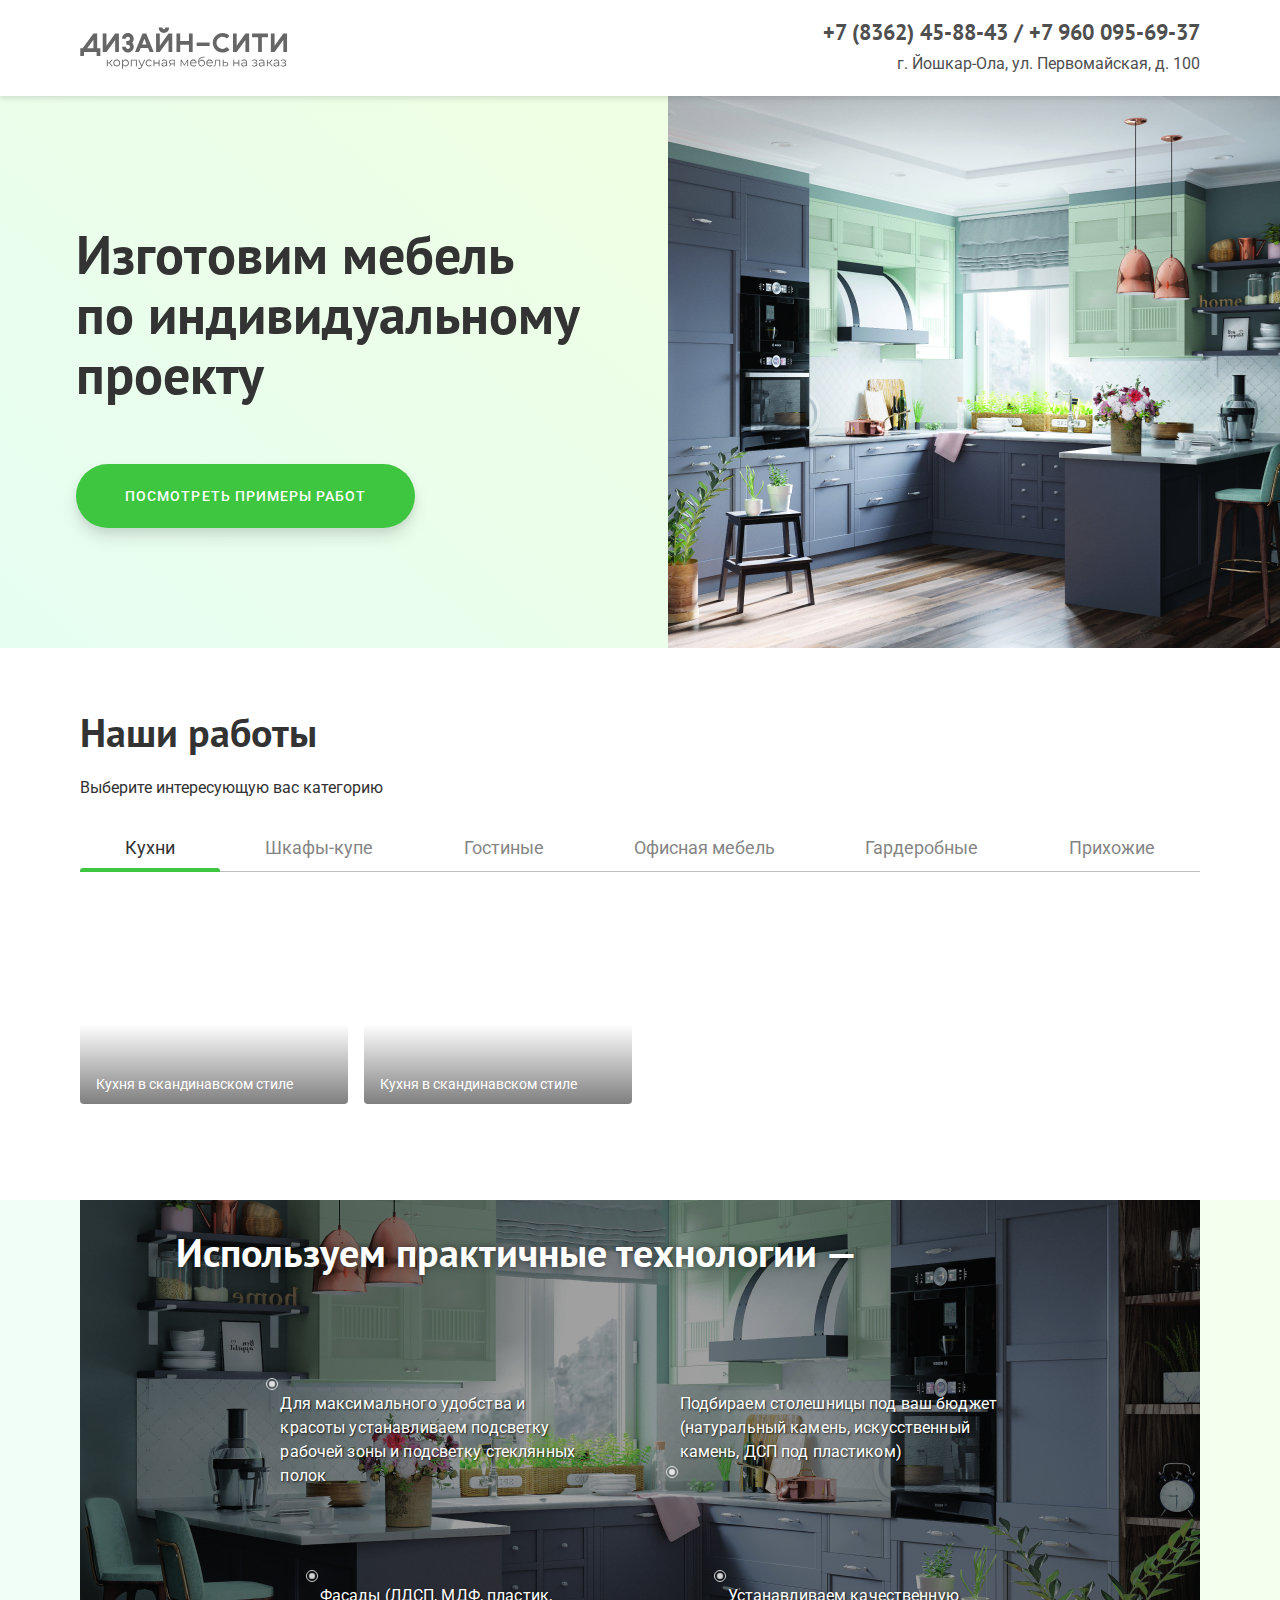
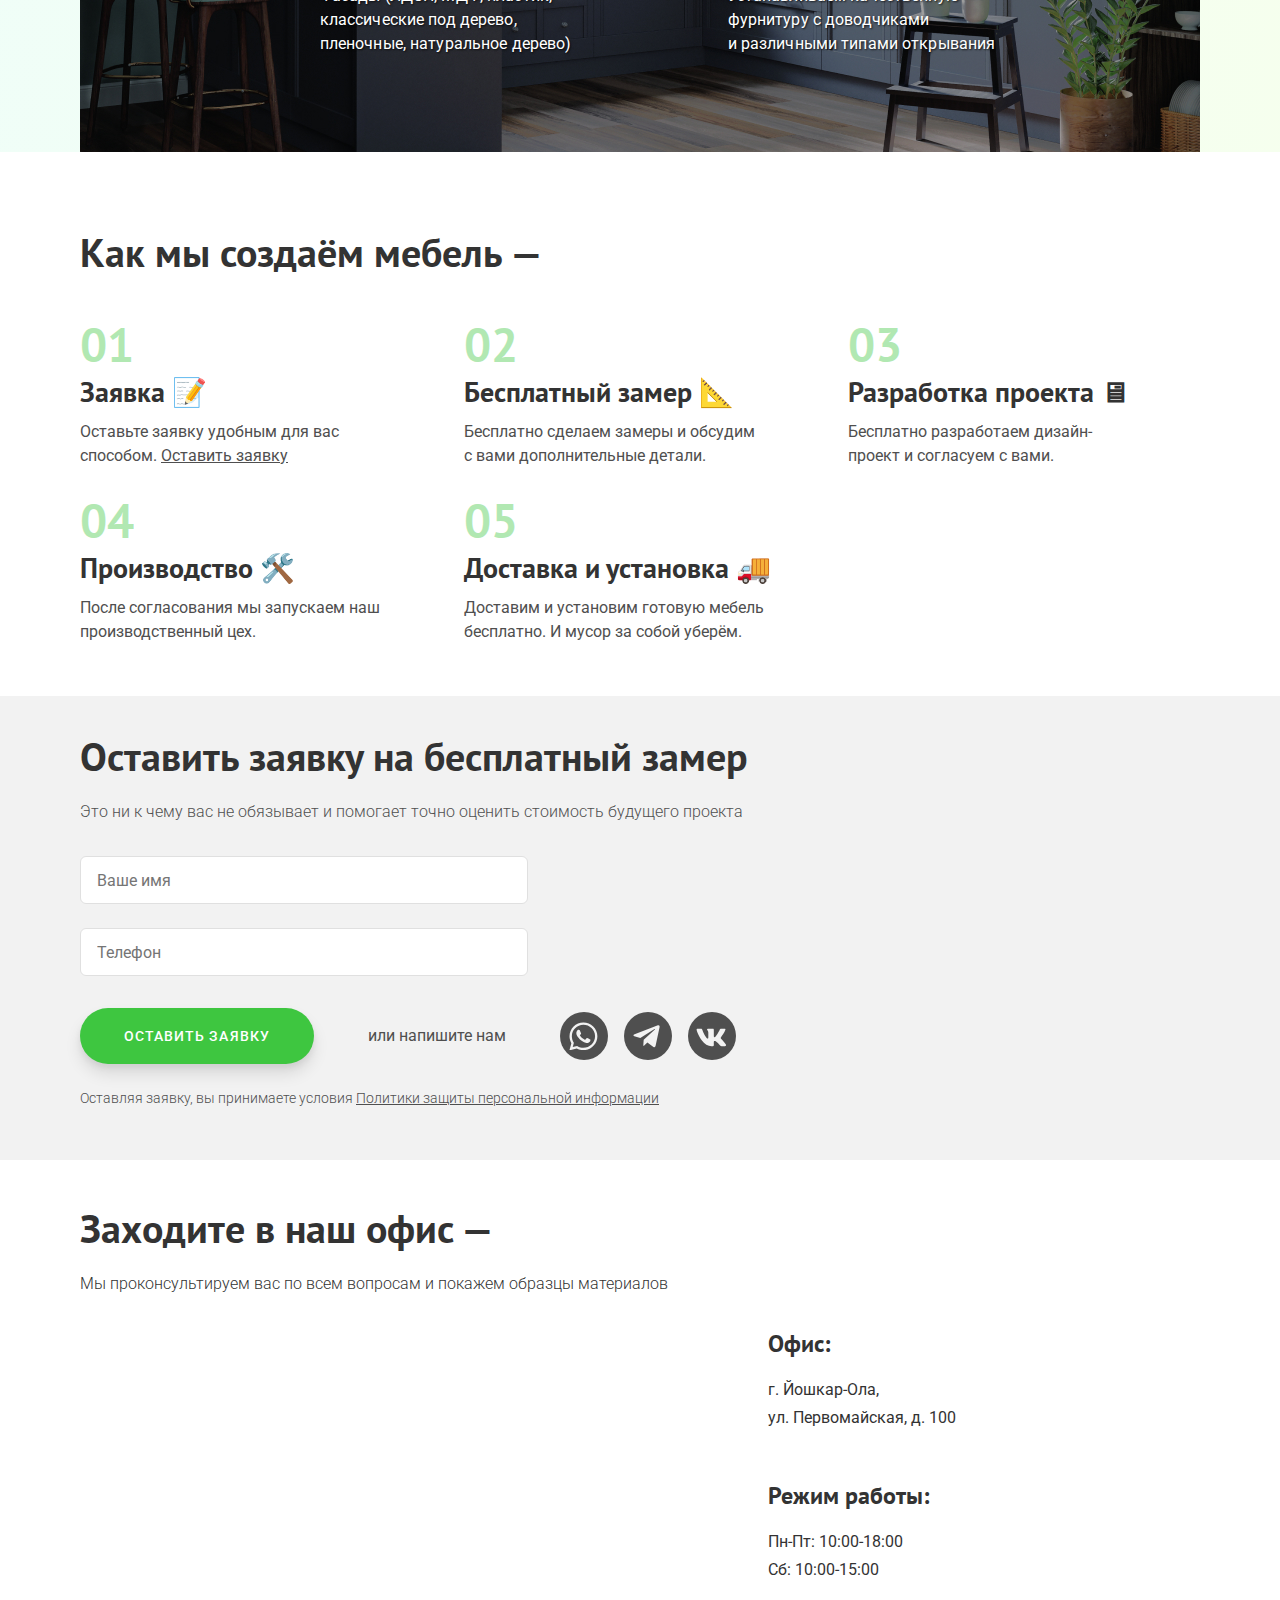
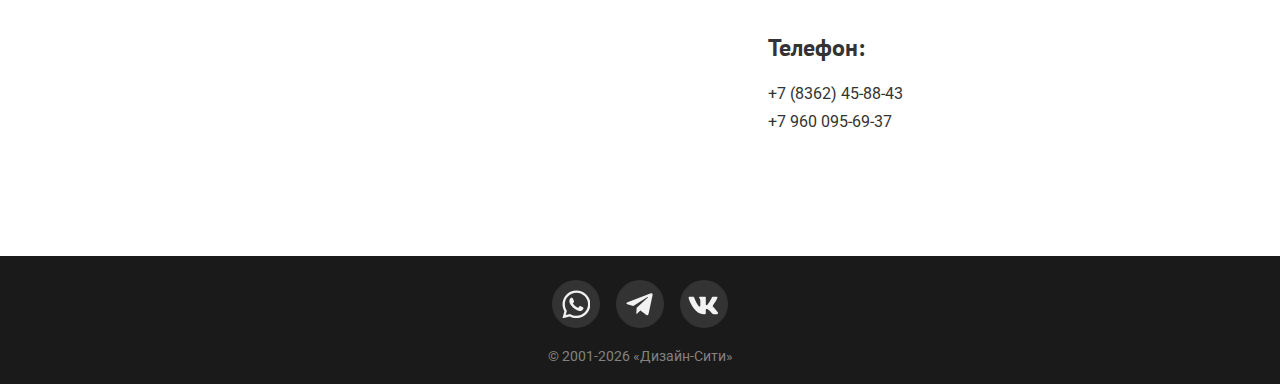
==== commit 826ee55b: "request" ====
--- a/index.html
+++ b/index.html
@@ -8,6 +8,7 @@
     <link href="https://fonts.googleapis.com/css?family=PT+Sans:700|Roboto:300,400,500&display=swap&subset=cyrillic" rel="stylesheet">
     <link rel="stylesheet" href="css/normalize.css">
     <link rel="stylesheet" href="css/style.css">
+    <link rel="stylesheet" href="libs/fancybox/jquery.fancybox.min.css">
   </head>
   <body>
     <header class="page-header">
@@ -111,89 +112,15 @@
             <div class="portfolio__gallery gallery" style="display: flex">
 
               <div class="gallery__item">
-                <a class="gallery__card  portfolio__kitchen-1" href="#">
+                <a data-fancybox="gallery-1" class="gallery__card" href="img/photos/kitchen-1.jpg" style="background-image: url(img/photos/kitchen-1-small-1x.jpg)">
                   <h3>Кухня в скандинавском стиле</h3>
-                  <!-- <p class="gallery__button-wrapper">
-                  <button class="gallery__button" href="#">Подробнее</button>
-                  </p> -->
-                  <span class="gallery__card-overlay"></span>
-                  <span class="gallery__card-about">Подробнее</span>
-                </a>
-              </div>
-
-              <div class="gallery__item">
-                <a class="gallery__card" href="#">
+                  <span class="gallery__card-about">Подробнее</span>
+                </a>
+              </div>
+
+              <div class="gallery__item">
+                <a data-fancybox="gallery-1" class="gallery__card" href="img/photos/kitchen-2.jpg" style="background-image: url(img/photos/kitchen-2-small-1x.jpg)">
                   <h3>Кухня в скандинавском стиле</h3>
-                  <!-- <p class="gallery__button-wrapper">
-                  <button class="gallery__button" href="#">Подробнее</button>
-                  </p> -->
-                  <span class="gallery__card-overlay"></span>
-                  <span class="gallery__card-about">Подробнее</span>
-                </a>
-              </div>
-
-              <div class="gallery__item">
-                <a class="gallery__card" href="#">
-                  <h3>Кухня в скандинавском стиле</h3>
-                  <!-- <p class="gallery__button-wrapper">
-                  <button class="gallery__button" href="#">Подробнее</button>
-                  </p> -->
-                  <span class="gallery__card-overlay"></span>
-                  <span class="gallery__card-about">Подробнее</span>
-                </a>
-              </div>
-
-              <div class="gallery__item">
-                <a class="gallery__card" href="#">
-                  <h3>Кухня в скандинавском стиле</h3>
-                  <!-- <p class="gallery__button-wrapper">
-                  <button class="gallery__button" href="#">Подробнее</button>
-                  </p> -->
-                  <span class="gallery__card-overlay"></span>
-                  <span class="gallery__card-about">Подробнее</span>
-                </a>
-              </div>
-
-              <div class="gallery__item">
-                <a class="gallery__card" href="#">
-                  <h3>Кухня в скандинавском стиле</h3>
-                  <!-- <p class="gallery__button-wrapper">
-                  <button class="gallery__button" href="#">Подробнее</button>
-                  </p> -->
-                  <span class="gallery__card-overlay"></span>
-                  <span class="gallery__card-about">Подробнее</span>
-                </a>
-              </div>
-
-              <div class="gallery__item">
-                <a class="gallery__card" href="#">
-                  <h3>Кухня в скандинавском стиле</h3>
-                  <!-- <p class="gallery__button-wrapper">
-                  <button class="gallery__button" href="#">Подробнее</button>
-                  </p> -->
-                  <span class="gallery__card-overlay"></span>
-                  <span class="gallery__card-about">Подробнее</span>
-                </a>
-              </div>
-
-              <div class="gallery__item">
-                <a class="gallery__card" href="#">
-                  <h3>Кухня в скандинавском стиле</h3>
-                  <!-- <p class="gallery__button-wrapper">
-                  <button class="gallery__button" href="#">Подробнее</button>
-                  </p> -->
-                  <span class="gallery__card-overlay"></span>
-                  <span class="gallery__card-about">Подробнее</span>
-                </a>
-              </div>
-
-              <div class="gallery__item">
-                <a class="gallery__card" href="#">
-                  <h3>Кухня в скандинавском стиле</h3>
-                  <!-- <p class="gallery__button-wrapper">
-                  <button class="gallery__button" href="#">Подробнее</button>
-                  </p> -->
-                  <span class="gallery__card-overlay"></span>
                   <span class="gallery__card-about">Подробнее</span>
                 </a>
               </div>
@@ -203,67 +130,8 @@
             <div class="portfolio__gallery">
 
               <div class="gallery__item">
-                <a class="gallery__card" href="#">
+                <a data-fancybox="gallery-2" class="gallery__card" href="img/photos/kitchen-1.jpg">
                   <h3>Шкаф-1</h3>
-                  <!-- <p class="gallery__button-wrapper">
-                  <button class="gallery__button" href="#">Подробнее</button>
-                  </p> -->
-                  <span class="gallery__card-overlay"></span>
-                  <span class="gallery__card-about">Подробнее</span>
-                </a>
-              </div>
-
-              <div class="gallery__item">
-                <a class="gallery__card" href="#">
-                  <h3>Шкаф-2</h3>
-                  <!-- <p class="gallery__button-wrapper">
-                  <button class="gallery__button" href="#">Подробнее</button>
-                  </p> -->
-                  <span class="gallery__card-overlay"></span>
-                  <span class="gallery__card-about">Подробнее</span>
-                </a>
-              </div>
-
-              <div class="gallery__item">
-                <a class="gallery__card" href="#">
-                  <h3>Шкаф-3</h3>
-                  <!-- <p class="gallery__button-wrapper">
-                  <button class="gallery__button" href="#">Подробнее</button>
-                  </p> -->
-                  <span class="gallery__card-overlay"></span>
-                  <span class="gallery__card-about">Подробнее</span>
-                </a>
-              </div>
-
-              <div class="gallery__item">
-                <a class="gallery__card" href="#">
-                  <h3>Шкаф-4</h3>
-                  <!-- <p class="gallery__button-wrapper">
-                  <button class="gallery__button" href="#">Подробнее</button>
-                  </p> -->
-                  <span class="gallery__card-overlay"></span>
-                  <span class="gallery__card-about">Подробнее</span>
-                </a>
-              </div>
-
-              <div class="gallery__item">
-                <a class="gallery__card" href="#">
-                  <h3>Шкаф-5</h3>
-                  <!-- <p class="gallery__button-wrapper">
-                  <button class="gallery__button" href="#">Подробнее</button>
-                  </p> -->
-                  <span class="gallery__card-overlay"></span>
-                  <span class="gallery__card-about">Подробнее</span>
-                </a>
-              </div>
-
-              <div class="gallery__item">
-                <a class="gallery__card" href="#">
-                  <h3>Шкаф-6</h3>
-                  <!-- <p class="gallery__button-wrapper">
-                  <button class="gallery__button" href="#">Подробнее</button>
-                  </p> -->
-                  <span class="gallery__card-overlay"></span>
                   <span class="gallery__card-about">Подробнее</span>
                 </a>
               </div>
@@ -443,14 +311,14 @@
         <div class="container">
           <h2 class="request__title index-h2">Оставить заявку на бесплатный замер</h2>
           <p class="request__text">Это ни к чему вас не обязывает и помогает точно оценить стоимость будущего проекта</p>
-          <form class="request__form" action="https://echo.htmlacademy.ru" method="post">
+          <form class="request__form" action="php/telegram.php" method="post">
             <p class="request__form-input">
               <label for="request__name" class="visually-hidden">Ваше имя</label>
-              <input id="request__name" type="text" name="name" value="" placeholder="Ваше имя">
+              <input id="request__name" type="text" name="user_name" value="" placeholder="Ваше имя">
             </p>
             <p class="request__form-input">
               <label for="request__phone" class="visually-hidden">Ваш телефон</label>
-              <input id="requst__phone" type="tel" name="phone" value="" placeholder="Телефон">
+              <input id="requst__phone" type="tel" name="user_phone" value="" placeholder="Телефон">
             </p>
             <div class="request__wrapper">
               <button class="request__button button" type="button" name="submit">Оставить заявку</button>
@@ -585,7 +453,8 @@
       </div>
     </div>
 
-    <script type="text/javascript" src="js/script.js">
-    </script>
+    <script type="text/javascript" src="libs/jquery/jquery-3.4.1.min.js"></script>
+    <script type="text/javascript" src="libs/fancybox/jquery.fancybox.js"></script>
+    <script type="text/javascript" src="js/script.js"></script>
   </body>
 </html>
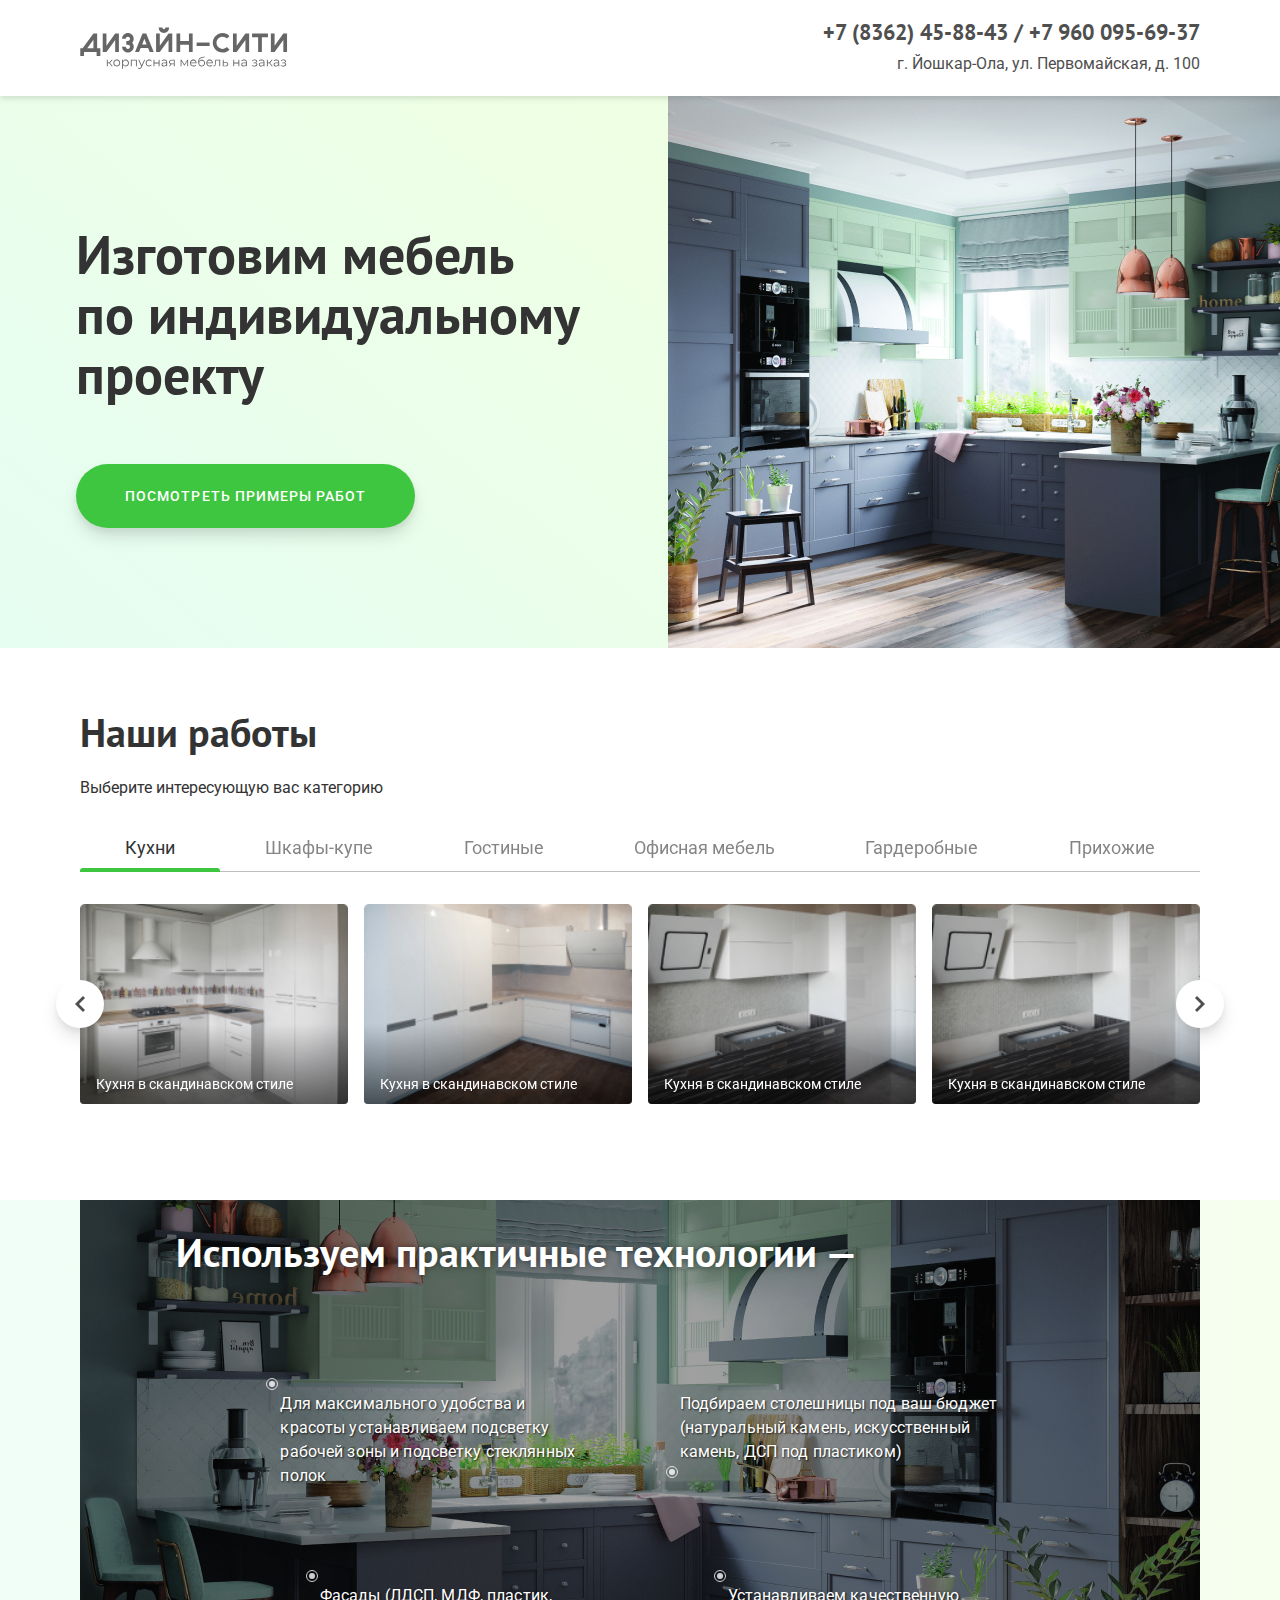
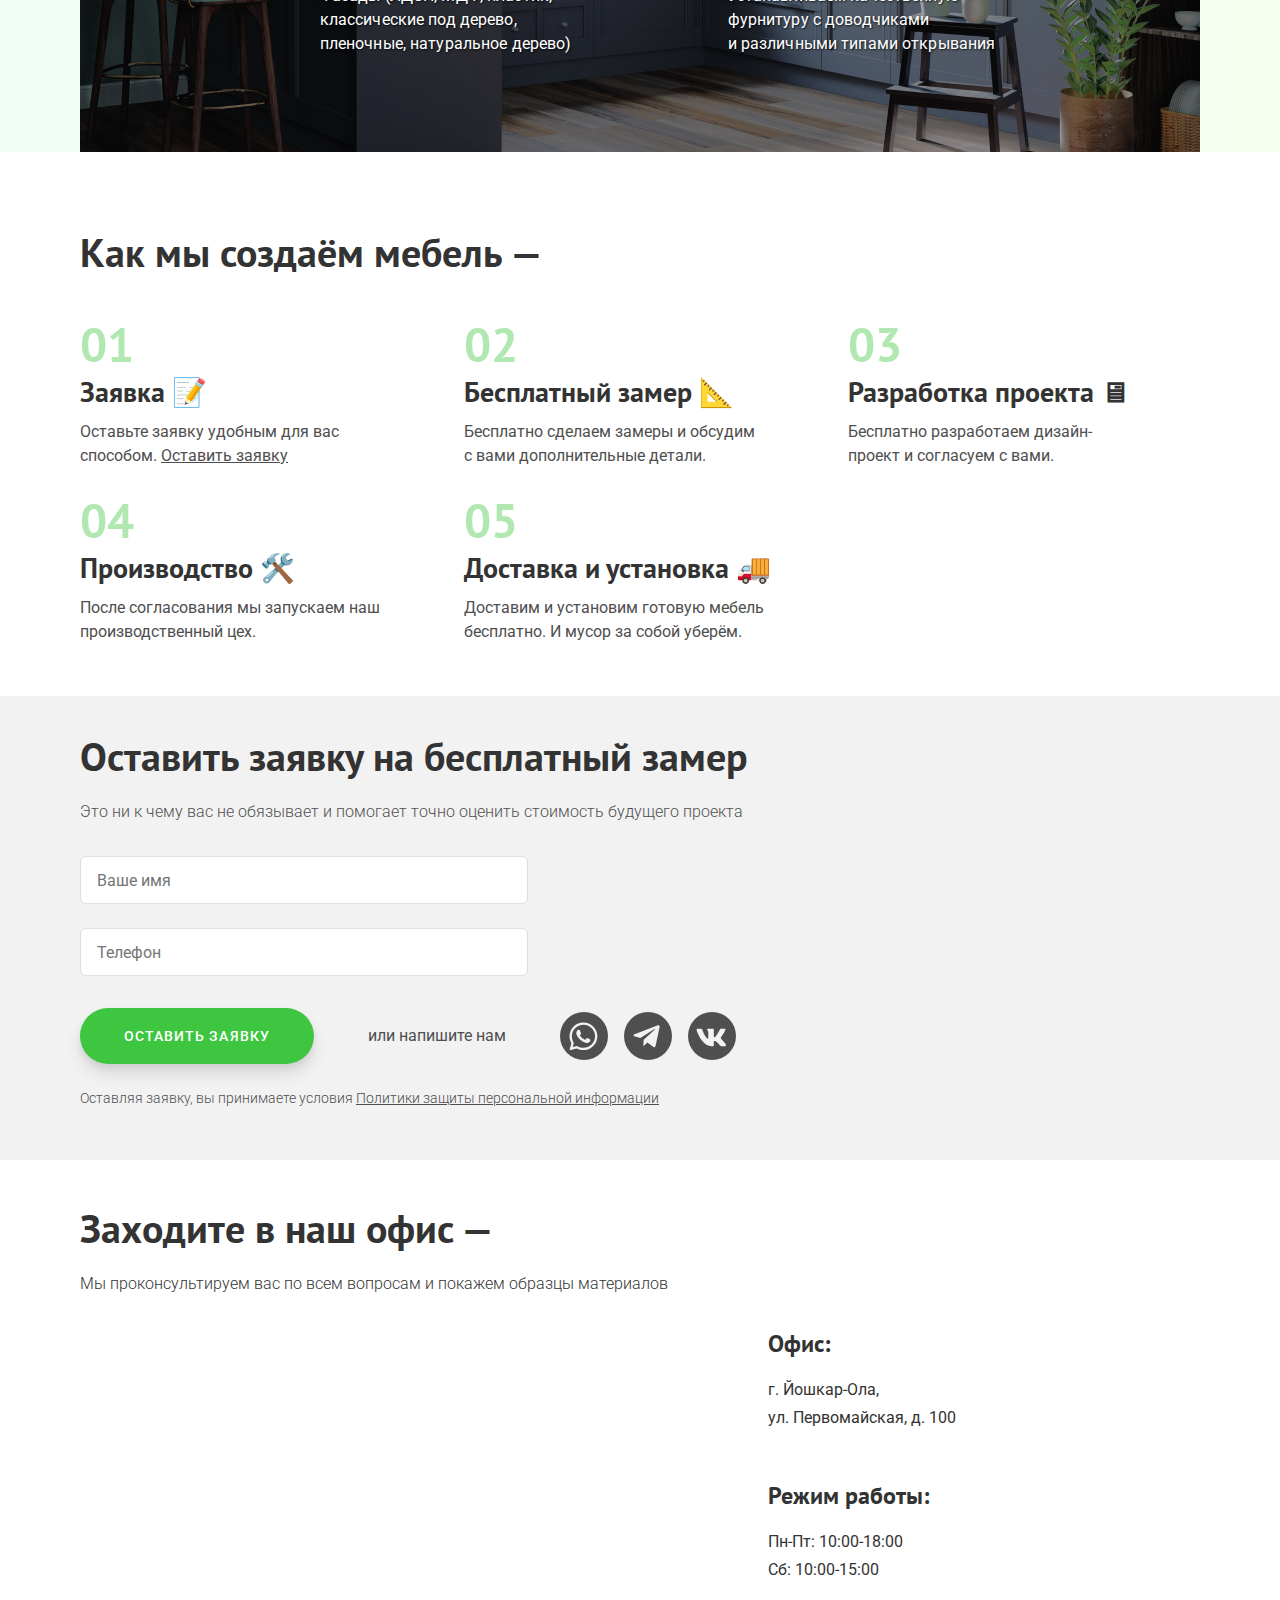
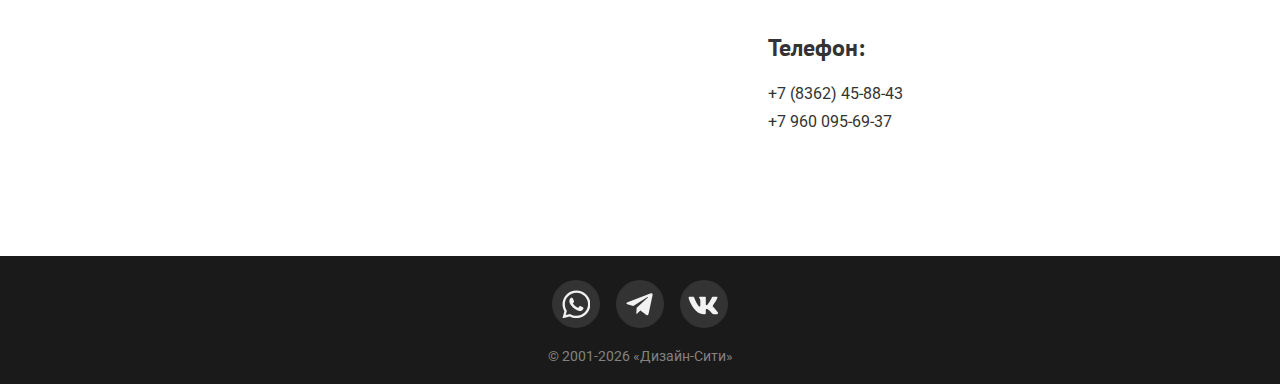
==== commit 35ff2d78: "upd" ====
--- a/index.html
+++ b/index.html
@@ -109,29 +109,73 @@
           </div>
           <div class="portfolio__gallery-wrapper container">
 
+            <!-- Кухни -->
             <div class="portfolio__gallery gallery" style="display: flex">
 
               <div class="gallery__item">
-                <a data-fancybox="gallery-1" class="gallery__card" href="img/photos/kitchen-1.jpg" style="background-image: url(img/photos/kitchen-1-small-1x.jpg)">
+                <a data-fancybox="gallery-1" class="gallery__card" href="img/photos/kitchen-1.jpg" style="background-image: url(img/photos/thumbnails/kitchen-1.jpg)">
                   <h3>Кухня в скандинавском стиле</h3>
                   <span class="gallery__card-about">Подробнее</span>
                 </a>
               </div>
 
               <div class="gallery__item">
-                <a data-fancybox="gallery-1" class="gallery__card" href="img/photos/kitchen-2.jpg" style="background-image: url(img/photos/kitchen-2-small-1x.jpg)">
+                <a data-fancybox="gallery-1" class="gallery__card" href="img/photos/kitchen-2.jpg" style="background-image: url(img/photos/thumbnails/kitchen-2.jpg)">
                   <h3>Кухня в скандинавском стиле</h3>
                   <span class="gallery__card-about">Подробнее</span>
                 </a>
               </div>
 
-            </div>
-
+              <div class="gallery__item">
+                <a data-fancybox="gallery-1" class="gallery__card" href="img/photos/kitchen-3.jpg" style="background-image: url(img/photos/thumbnails/kitchen-3.jpg)">
+                  <h3>Кухня в скандинавском стиле</h3>
+                  <span class="gallery__card-about">Подробнее</span>
+                </a>
+              </div>
+
+              <div class="gallery__item">
+                <a data-fancybox="gallery-1" class="gallery__card" href="img/photos/kitchen-3.jpg" style="background-image: url(img/photos/thumbnails/kitchen-3.jpg)">
+                  <h3>Кухня в скандинавском стиле</h3>
+                  <span class="gallery__card-about">Подробнее</span>
+                </a>
+              </div>
+
+              <div class="gallery__item">
+                <a data-fancybox="gallery-1" class="gallery__card" href="img/photos/kitchen-3.jpg" style="background-image: url(img/photos/thumbnails/kitchen-3.jpg)">
+                  <h3>Кухня в скандинавском стиле</h3>
+                  <span class="gallery__card-about">Подробнее</span>
+                </a>
+              </div>
+
+            </div>
+
+            <!-- Шкафы -->
             <div class="portfolio__gallery">
 
               <div class="gallery__item">
-                <a data-fancybox="gallery-2" class="gallery__card" href="img/photos/kitchen-1.jpg">
+                <a data-fancybox="cupboards" class="gallery__card" href="img/photos/cupboard-1.jpg" style="background-image: url(img/photos/thumbnails/cupboard-1.jpg)">
                   <h3>Шкаф-1</h3>
+                  <span class="gallery__card-about">Подробнее</span>
+                </a>
+              </div>
+
+              <div class="gallery__item">
+                <a data-fancybox="cupboards" class="gallery__card" href="img/photos/cupboard-2.jpg" style="background-image: url(img/photos/thumbnails/cupboard-2.jpg)">
+                  <h3>Шкаф-2</h3>
+                  <span class="gallery__card-about">Подробнее</span>
+                </a>
+              </div>
+
+              <div class="gallery__item">
+                <a data-fancybox="cupboards" class="gallery__card" href="img/photos/cupboard-3.jpg" style="background-image: url(img/photos/thumbnails/cupboard-3.jpg)">
+                  <h3>Шкаф-3</h3>
+                  <span class="gallery__card-about">Подробнее</span>
+                </a>
+              </div>
+
+              <div class="gallery__item">
+                <a data-fancybox="cupboards" class="gallery__card" href="img/photos/cupboard-4.jpg" style="background-image: url(img/photos/thumbnails/cupboard-4.jpg)">
+                  <h3>Шкаф-4</h3>
                   <span class="gallery__card-about">Подробнее</span>
                 </a>
               </div>
@@ -282,7 +326,7 @@
           <li class="process__item">
             <b class="process__item-number">01</b>
             <h3>Заявка 📝</h3>
-            <p>Оставьте заявку удобным для вас способом. <a href="#">Оставить заявку</a></p>
+            <p>Оставьте заявку удобным для вас способом. <a href="#request">Оставить заявку</a></p>
           </li>
           <li class="process__item">
             <b class="process__item-number">02</b>
@@ -307,11 +351,11 @@
         </ul>
       </section>
 
-      <section class="request">
+      <section id="request" class="request">
         <div class="container">
           <h2 class="request__title index-h2">Оставить заявку на бесплатный замер</h2>
           <p class="request__text">Это ни к чему вас не обязывает и помогает точно оценить стоимость будущего проекта</p>
-          <form class="request__form" action="php/telegram.php" method="post">
+          <form class="request__form" action="php/mail.php" method="POST">
             <p class="request__form-input">
               <label for="request__name" class="visually-hidden">Ваше имя</label>
               <input id="request__name" type="text" name="user_name" value="" placeholder="Ваше имя">
@@ -321,7 +365,7 @@
               <input id="requst__phone" type="tel" name="user_phone" value="" placeholder="Телефон">
             </p>
             <div class="request__wrapper">
-              <button class="request__button button" type="button" name="submit">Оставить заявку</button>
+              <button class="request__button button" type="submit">Оставить заявку</button>
               <p class="request__text-write">или напишите нам</p>
               <ul class="request__social-list">
                 <li class="social-list__item">
@@ -456,5 +500,21 @@
     <script type="text/javascript" src="libs/jquery/jquery-3.4.1.min.js"></script>
     <script type="text/javascript" src="libs/fancybox/jquery.fancybox.js"></script>
     <script type="text/javascript" src="js/script.js"></script>
+
+    <script>
+      $('form').submit(function(event) {
+        event.preventDefault();
+        $.ajax({
+          type: "POST",
+          url: "php/mail.php",
+          data: $(this).serialize()
+        }).done(function() {
+          $(this).find("input").val("");
+          alert("Спасибо за заявку!");
+          $("form").trigger("reset");
+        });
+        return false;
+      });
+    </script>
   </body>
 </html>
--- a/css/style.css
+++ b/css/style.css
@@ -652,9 +652,9 @@
   text-decoration: none;
   white-space: nowrap;
   border-radius: 4px;
-  background-image: url("../img/photos/kitchen-1-small-1x.jpg");
   background-repeat: no-repeat;
   background-size: cover;
+  filter: grayscale(0.6);
   white-space: normal;
   transition: all 0.3s;
 }
@@ -685,6 +685,7 @@
 .gallery__card:hover {
   transform: translateY(-6px);
   transition: transform 0.3s ease;
+  filter: grayscale(0);
 }
 .gallery__card:hover h3 {
   opacity: 0;
